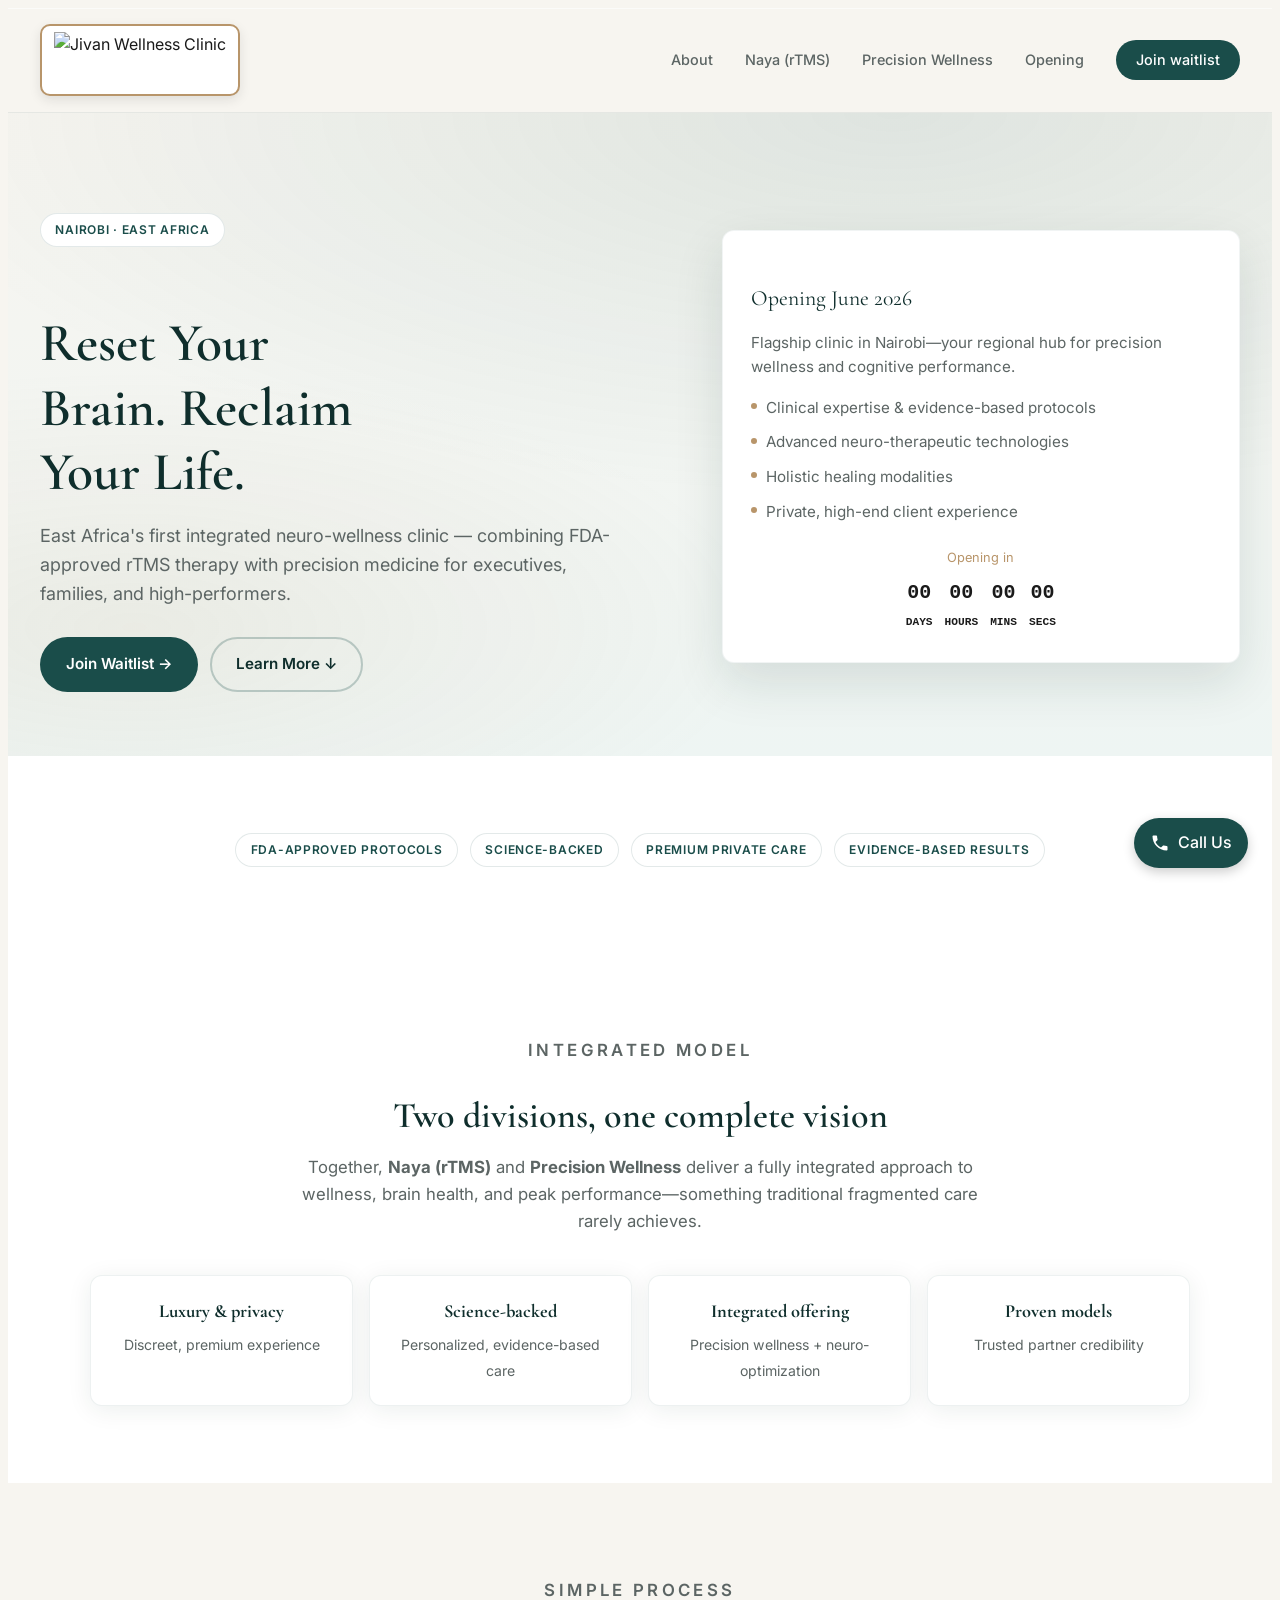
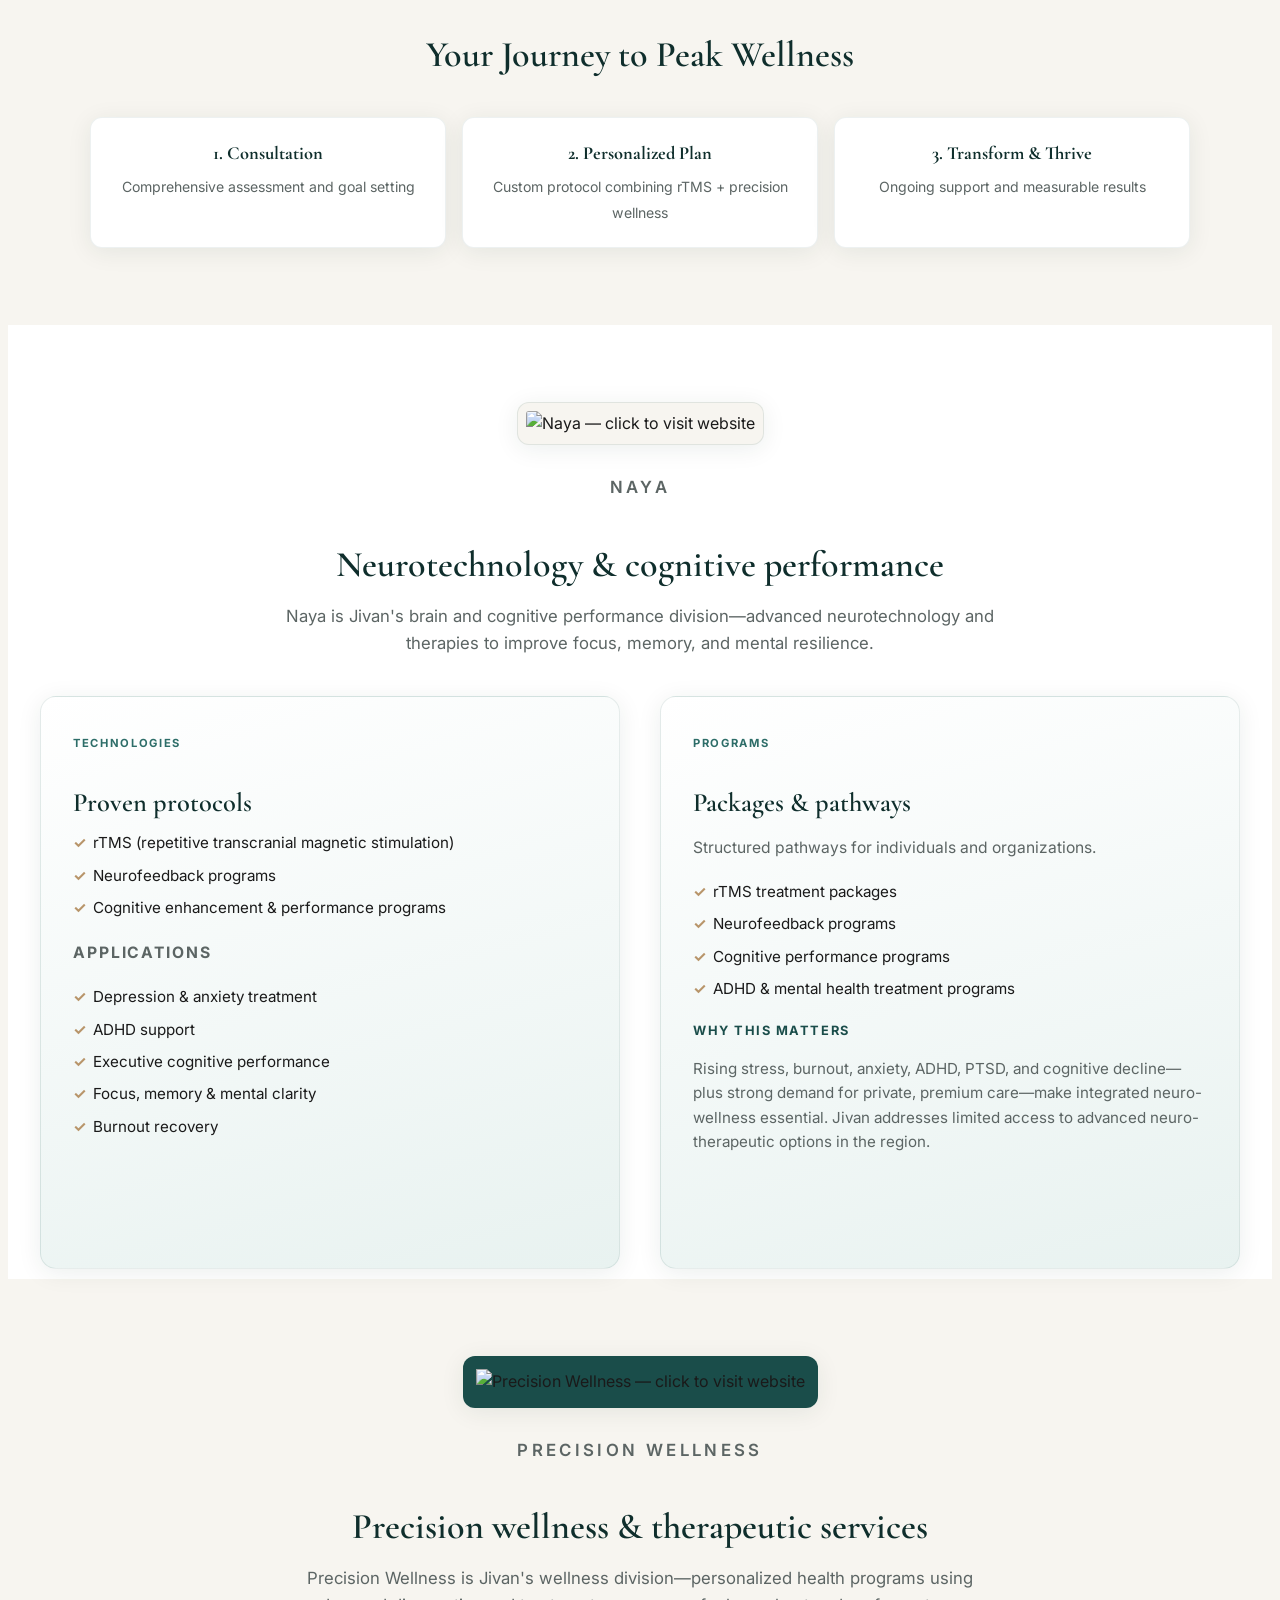
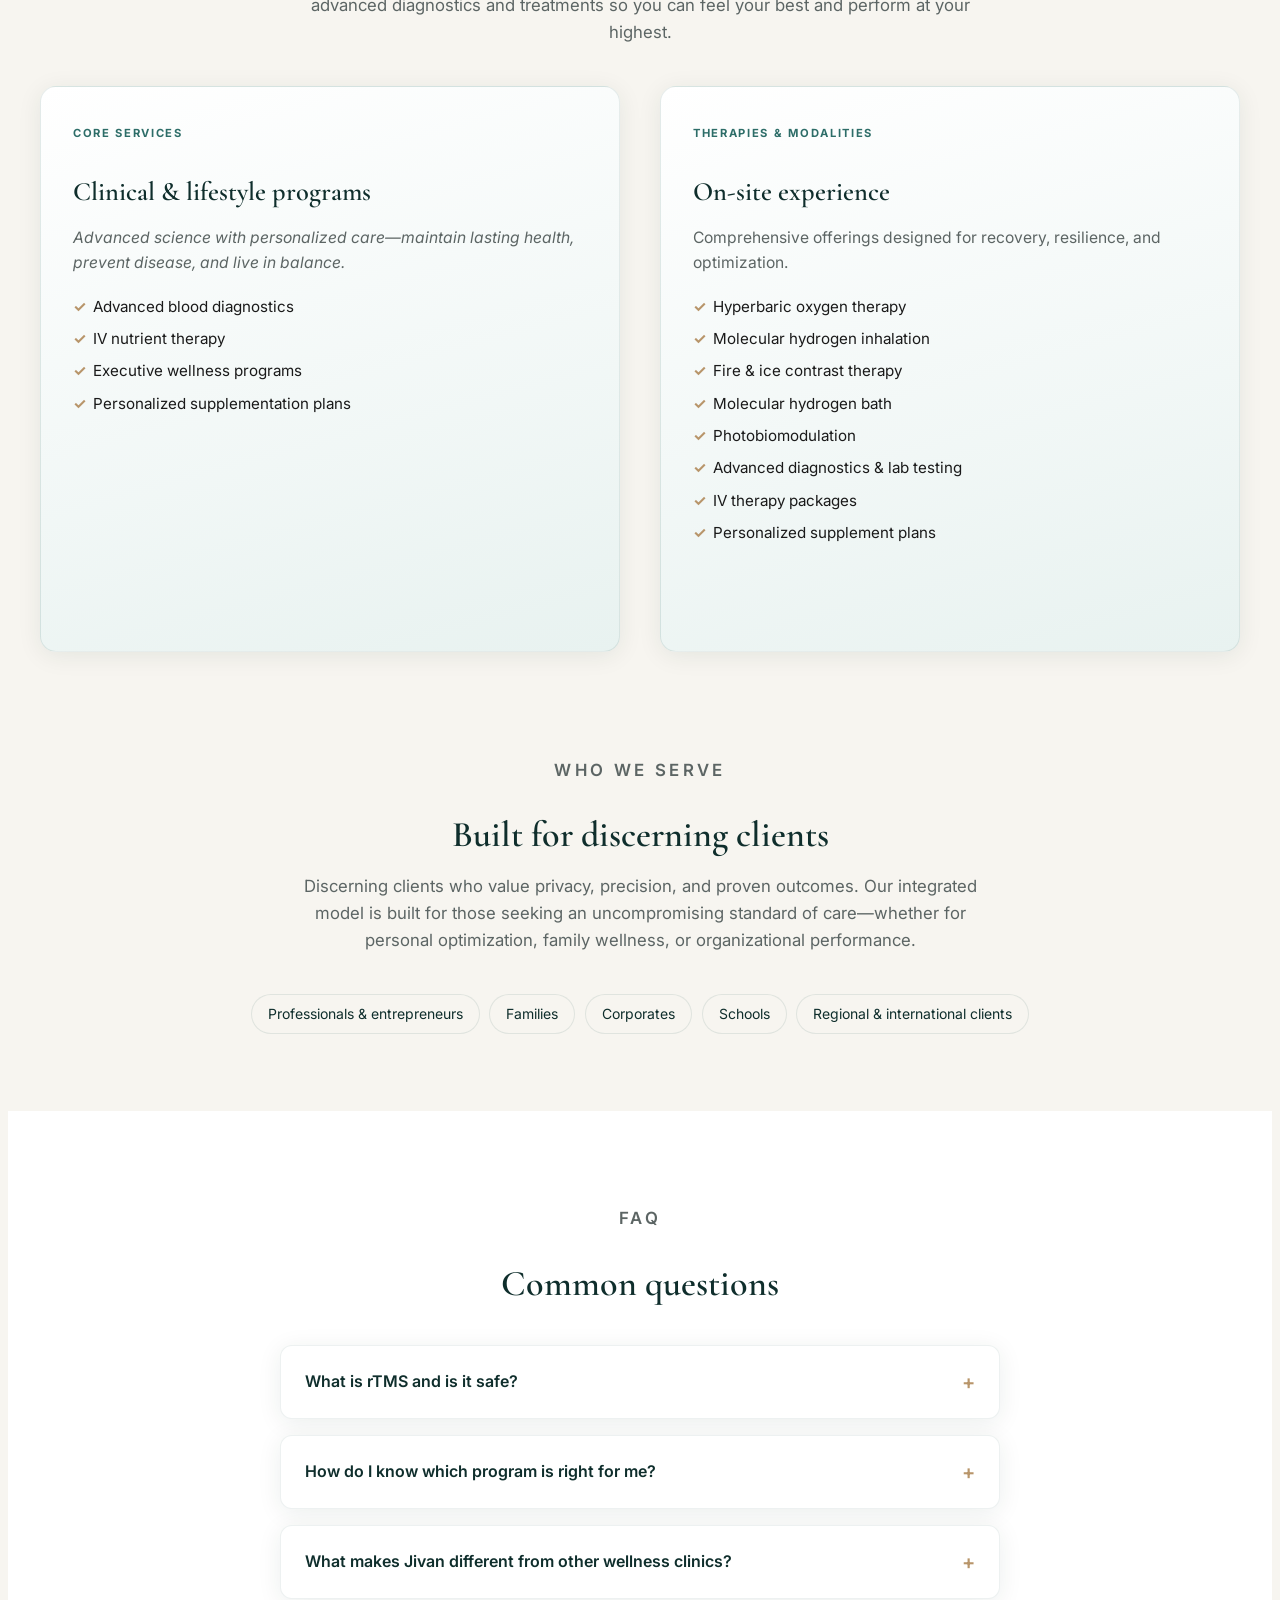
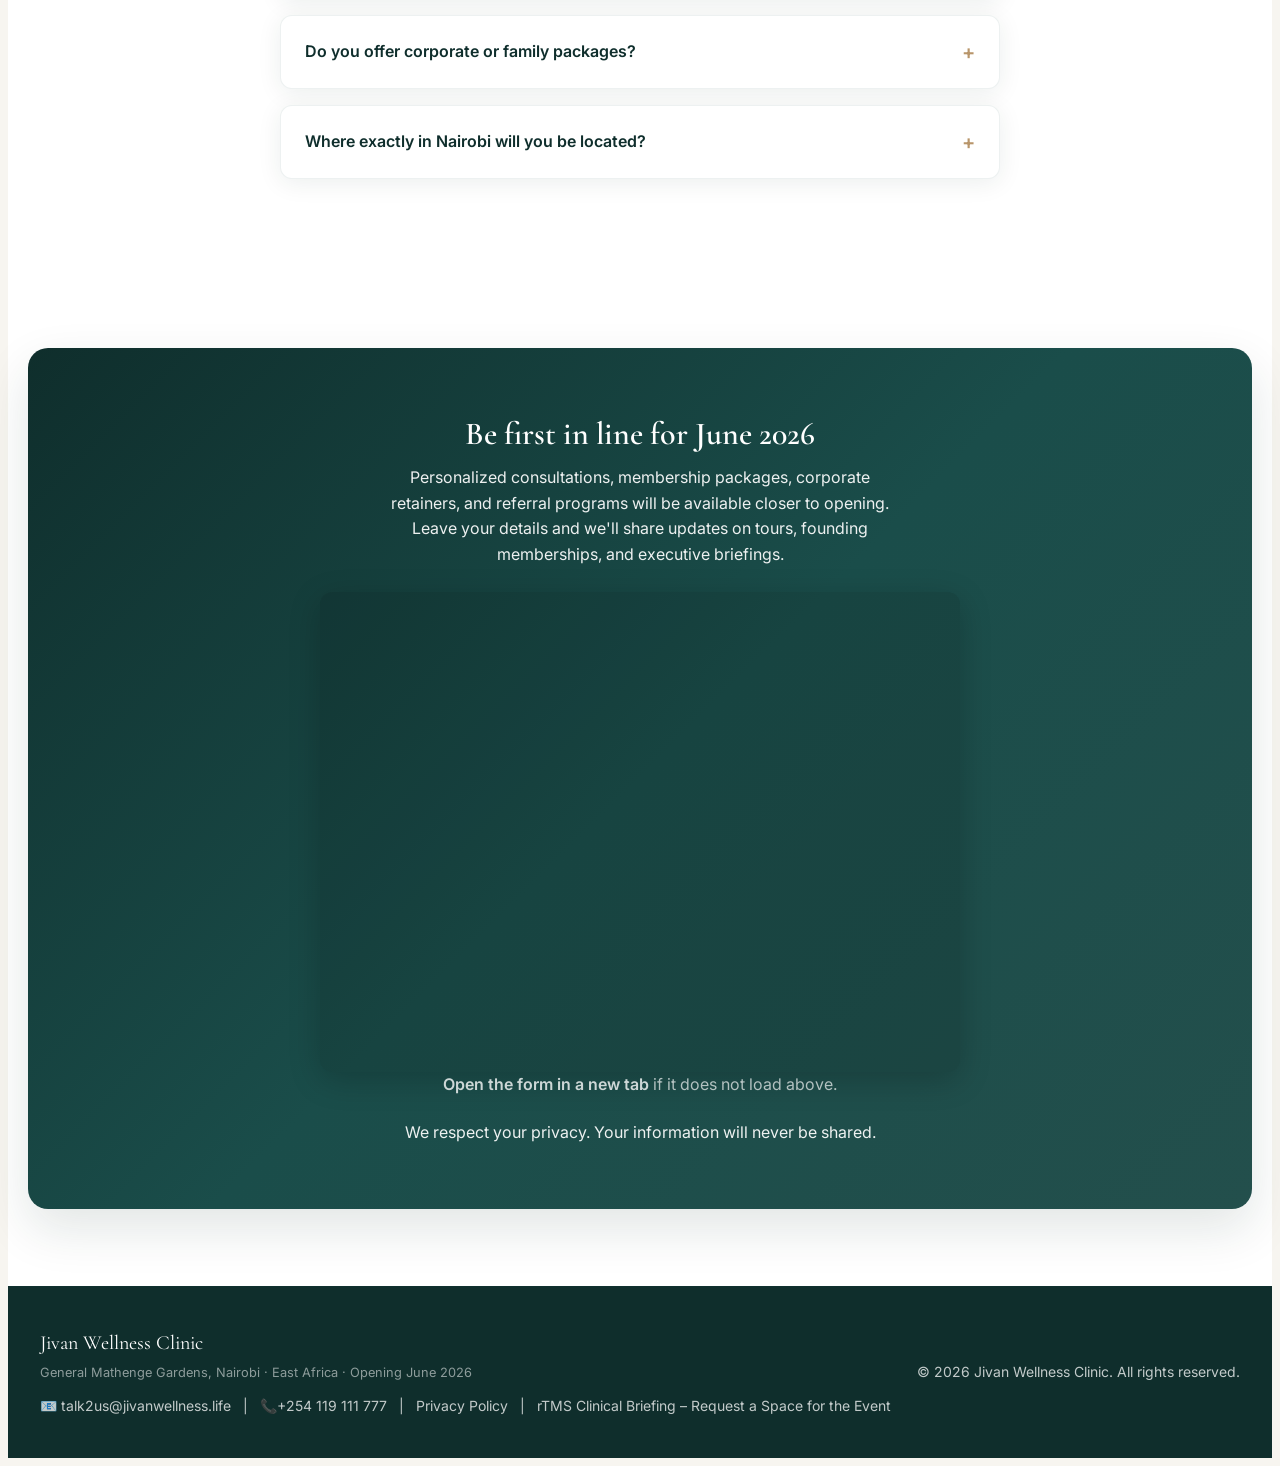
==== public/index.html @ 173c2b45 "Update index.html" ====
<!DOCTYPE html>
<html lang="en">
<head>
    <meta charset="UTF-8">
    <meta name="viewport" content="width=device-width, initial-scale=1.0">
    <meta name="description" content="Jivan Wellness Clinic — premium science-backed wellness and neuro-therapy in Nairobi. Opening June 2026.">
    <meta name="keywords" content="Jivan Wellness, Nairobi wellness clinic, Naya, Precision Wellness, rTMS, executive wellness, East Africa">

    <meta property="og:title" content="Jivan Wellness Clinic | Opening June 2026">
    <meta property="og:description" content="Science-backed wellness and neuro-therapy for high-performing individuals, families, and organizations. Nairobi — East Africa.">
    <meta property="og:type" content="website">
    <meta property="og:url" content="https://jivanwellness.life/">
    <meta property="og:site_name" content="Jivan Wellness Clinic">
    <meta property="og:locale" content="en_KE">
    <meta property="og:image" content="https://jivanwellness.life/assets/final%20logo%20jivan.jpg.jpeg">
    <meta property="og:image:alt" content="Jivan Wellness Clinic logo">

    <meta name="twitter:card" content="summary_large_image">
    <meta name="twitter:title" content="Jivan Wellness Clinic | Opening June 2026">
    <meta name="twitter:description" content="Science-backed wellness and neuro-therapy in Nairobi — East Africa.">
    <meta name="twitter:image" content="https://jivanwellness.life/assets/final%20logo%20jivan.jpg.jpeg">

    <title>Jivan Wellness Clinic | Opening June 2026 · Nairobi</title>
    <link rel="canonical" href="https://jivanwellness.life/">

    <link rel="icon" type="image/jpeg" href="assets/final%20logo%20jivan.jpg.jpeg">
    <link rel="shortcut icon" type="image/jpeg" href="assets/final%20logo%20jivan.jpg.jpeg">
    <link rel="apple-touch-icon" href="assets/final%20logo%20jivan.jpg.jpeg">
    <link rel="manifest" href="assets/site.webmanifest">

    <link rel="preconnect" href="https://fonts.googleapis.com">
    <link rel="preconnect" href="https://fonts.gstatic.com" crossorigin>
    <link rel="preload" href="https://fonts.googleapis.com/css2?family=Cormorant+Garamond:ital,wght@0,500;0,600;0,700;1,400&family=Inter:wght@400;500;600;700&display=swap" as="style">
    <link href="https://fonts.googleapis.com/css2?family=Cormorant+Garamond:ital,wght@0,500;0,600;0,700;1,400&family=Inter:wght@400;500;600;700&display=swap" rel="stylesheet">
    <link rel="stylesheet" href="assets/jivan-wellness.css">

    <script type="application/ld+json">
    {
        "@context": "https://schema.org",
        "@type": "MedicalClinic",
        "name": "Jivan Wellness Clinic",
        "url": "https://jivanwellness.life/",
        "image": "https://jivanwellness.life/assets/final%20logo%20jivan.jpg.jpeg",
        "description": "Premium wellness and neuro-therapy center in Nairobi,Kenya - East Africa.",
        "address": {
            "@type": "PostalAddress",
            "addressLocality": "Nairobi",
            "addressRegion": "Nairobi County",
            "addressCountry": "KE"
        },
        "areaServed": "East Africa"
    }
    </script>
</head>
<body class="jivan-page">
    <a class="jivan-skip" href="#main">Skip to main content</a>

    <!-- Floating Contact Button -->
    <a class="jivan-float-call" href="tel:01168333444">
        <svg width="20" height="20" viewBox="0 0 24 24" fill="white" stroke="none"><path d="M6.62 10.79c1.44 2.83 3.76 5.14 6.59 6.59l2.2-2.2c.28-.28.67-.36 1.02-.24 1.12.37 2.33.57 3.57.57.55 0 1 .45 1 1V20c0 .55-.45 1-1 1-9.39 0-17-7.61-17-17 0-.55.45-1 1-1h3.5c.55 0 1 .45 1 1 0 1.25.2 2.45.57 3.57.11.35.03.74-.25 1.02l-2.2 2.2z"/></svg>
        Call Us
    </a>

    <header class="jivan-header" role="banner">
        <div class="jivan-header__inner">
            <a href="#" class="jivan-logo" aria-label="Jivan Wellness Clinic — home">
                <img src="assets/final%20logo%20jivan.jpg.jpeg" alt="Jivan Wellness Clinic" class="jivan-logo__img">
            </a>
            <nav class="jivan-nav" aria-label="Primary">
                <a href="#about">About</a>
                <a href="#naya">Naya (rTMS)</a>
                <a href="#precision">Precision Wellness</a>
                <a href="#opening">Opening</a>
                <a class="jivan-nav__cta" href="#waitlist">Join waitlist</a>
            </nav>
            <button type="button" class="jivan-menu-btn" aria-label="Open menu" aria-expanded="false" id="jivanMenuBtn">
                <svg width="22" height="22" viewBox="0 0 24 24" fill="none" stroke="currentColor" stroke-width="2" aria-hidden="true" class="jivan-menu-icon">
                    <path d="M4 6h16M4 12h16M4 18h16"/>
                </svg>
                <svg width="22" height="22" viewBox="0 0 24 24" fill="none" stroke="currentColor" stroke-width="2" aria-hidden="true" class="jivan-close-icon" hidden>
                    <path d="M18 6L6 18M6 6l12 12"/>
                </svg>
            </button>
        </div>
        <div class="jivan-mobile-nav" id="jivanMobileNav" hidden>
            <a href="#about">About</a>
            <a href="#naya">Naya (rTMS)</a>
            <a href="#precision">Precision Wellness</a>
            <a href="#opening">Opening</a>
            <a href="#waitlist">Join waitlist</a>
        </div>
    </header>

    <main id="main">
        <section class="jivan-hero" aria-labelledby="hero-heading">
            <div class="jivan-hero__bg" aria-hidden="true"></div>
            <div class="jivan-hero__inner">
                <div>
                    <p class="jivan-badge">Nairobi · East Africa</p>
                    <h1 id="hero-heading">Reset Your Brain. Reclaim Your Life.</h1>
                    <p class="jivan-hero__lead">
                        East Africa's first integrated neuro-wellness clinic — combining FDA-approved rTMS therapy with precision medicine for executives, families, and high-performers.
                    </p>
                    <div class="jivan-hero__actions">
                        <a class="jivan-btn jivan-btn--primary" href="#waitlist">Join Waitlist →</a>
                        <a class="jivan-btn jivan-btn--ghost" href="#naya">Learn More ↓</a>
                    </div>
                </div>
                <aside class="jivan-hero-card" id="opening" aria-labelledby="opening-card-title">
                    <p id="opening-card-title" class="jivan-hero-card__title">Opening June 2026</p>
                    <p class="jivan-hero-card__desc">
                        Flagship clinic in Nairobi—your regional hub for precision wellness and cognitive performance.
                    </p>
                    <ul class="jivan-pill-list">
                        <li>Clinical expertise &amp; evidence-based protocols</li>
                        <li>Advanced neuro-therapeutic technologies</li>
                        <li>Holistic healing modalities</li>
                        <li>Private, high-end client experience</li>
                    </ul>
                    
                    <!-- Countdown Timer -->
                    <div class="jivan-countdown">
                        <p class="jivan-countdown__lead">Opening in</p>
                        <div class="jivan-countdown__row">
                            <div class="jivan-countdown__cell"><span class="jivan-countdown__value" id="days">00</span><br><small class="jivan-countdown__unit">DAYS</small></div>
                            <div class="jivan-countdown__cell"><span class="jivan-countdown__value" id="hours">00</span><br><small class="jivan-countdown__unit">HOURS</small></div>
                            <div class="jivan-countdown__cell"><span class="jivan-countdown__value" id="minutes">00</span><br><small class="jivan-countdown__unit">MINS</small></div>
                            <div class="jivan-countdown__cell"><span class="jivan-countdown__value" id="seconds">00</span><br><small class="jivan-countdown__unit">SECS</small></div>
                        </div>
                    </div>
                </aside>
            </div>
        </section>

        <!-- Trust Badges -->
        <section class="jivan-section jivan-section--alt">
            <div class="jivan-trust-badges">
                <span class="jivan-badge jivan-badge--fda">FDA-Approved Protocols</span>
                <span class="jivan-badge jivan-badge--science">Science-Backed</span>
                <span class="jivan-badge jivan-badge--premium">Premium Private Care</span>
                <span class="jivan-badge jivan-badge--evidence">Evidence-Based Results</span>
            </div>
        </section>

        <section id="about" class="jivan-section jivan-section--alt" aria-labelledby="about-heading">
            <div class="jivan-section__head">
                <p class="jivan-eyebrow">Integrated model</p>
                <h2 id="about-heading">Two divisions, one complete vision</h2>
                <p>
                    Together, <strong>Naya (rTMS)</strong> and <strong>Precision Wellness</strong> deliver a fully integrated approach to wellness, brain health, and peak performance—something traditional fragmented care rarely achieves.
                </p>
            </div>
            <div class="jivan-pillars">
                <div class="jivan-pillar">
                    <strong>Luxury &amp; privacy</strong>
                    <span>Discreet, premium experience</span>
                </div>
                <div class="jivan-pillar">
                    <strong>Science-backed</strong>
                    <span>Personalized, evidence-based care</span>
                </div>
                <div class="jivan-pillar">
                    <strong>Integrated offering</strong>
                    <span>Precision wellness + neuro-optimization</span>
                </div>
                <div class="jivan-pillar">
                    <strong>Proven models</strong>
                    <span>Trusted partner credibility</span>
                </div>
            </div>
        </section>

        <!-- How It Works Section -->
        <section class="jivan-section">
            <div class="jivan-section__head">
                <p class="jivan-eyebrow">Simple Process</p>
                <h2>Your Journey to Peak Wellness</h2>
            </div>
            <div class="jivan-pillars">
                <div class="jivan-pillar">
                    <strong>1. Consultation</strong>
                    <span>Comprehensive assessment and goal setting</span>
                </div>
                <div class="jivan-pillar">
                    <strong>2. Personalized Plan</strong>
                    <span>Custom protocol combining rTMS + precision wellness</span>
                </div>
                <div class="jivan-pillar">
                    <strong>3. Transform & Thrive</strong>
                    <span>Ongoing support and measurable results</span>
                </div>
            </div>
        </section>

        <!-- Naya Section - Now Neurotechnology & rTMS -->
        <section id="naya" class="jivan-section jivan-section--alt">
            <div class="jivan-section__head">
                <div class="jivan-division-header">
                    <a href="https://www.wearenaya.com" target="_blank" rel="noopener noreferrer" class="jivan-division-logo-link" aria-label="Visit Naya website (opens in new tab)">
                        <img src="assets/Naya_Logo.avif" alt="Naya — click to visit website" class="jivan-division-logo" loading="lazy">
                    </a>
                    <p class="jivan-eyebrow">Naya</p>
                </div>
                <h2>Neurotechnology &amp; cognitive performance</h2>
                <p>
                    Naya is Jivan's brain and cognitive performance division—advanced neurotechnology and therapies to improve focus, memory, and mental resilience.
                </p>
            </div>
            <div class="jivan-split">
                <div class="jivan-card">
                    <span class="jivan-card__label">Technologies</span>
                    <h3>Proven protocols</h3>
                    <ul class="jivan-list">
                        <li>rTMS (repetitive transcranial magnetic stimulation)</li>
                        <li>Neurofeedback programs</li>
                        <li>Cognitive enhancement &amp; performance programs</li>
                    </ul>
                    <p class="jivan-subhead">Applications</p>
                    <ul class="jivan-list">
                        <li>Depression &amp; anxiety treatment</li>
                        <li>ADHD support</li>
                        <li>Executive cognitive performance</li>
                        <li>Focus, memory &amp; mental clarity</li>
                        <li>Burnout recovery</li>
                    </ul>
                </div>
                <div class="jivan-card">
                    <span class="jivan-card__label">Programs</span>
                    <h3>Packages &amp; pathways</h3>
                    <p>Structured pathways for individuals and organizations.</p>
                    <ul class="jivan-list">
                        <li>rTMS treatment packages</li>
                        <li>Neurofeedback programs</li>
                        <li>Cognitive performance programs</li>
                        <li>ADHD &amp; mental health treatment programs</li>
                    </ul>
                    <p class="jivan-subhead">Why this matters</p>
                    <p class="jivan-card__desc">Rising stress, burnout, anxiety, ADHD, PTSD, and cognitive decline—plus strong demand for private, premium care—make integrated neuro-wellness essential. Jivan addresses limited access to advanced neuro-therapeutic options in the region.</p>
                </div>
            </div>
        </section>

        <!-- Precision Wellness Section - Now Wellness Services -->
        <section id="precision" class="jivan-section">
            <div class="jivan-section__head">
                <div class="jivan-division-header">
                    <a href="https://www.pwz.health" target="_blank" rel="noopener noreferrer" class="jivan-division-logo-link" aria-label="Visit Precision Wellness website (opens in new tab)">
                        <img src="assets/Precision-Wellness-Logo-B-2-768x541.png" alt="Precision Wellness — click to visit website" class="jivan-division-logo jivan-division-logo--precision" loading="lazy">
                    </a>
                    <p class="jivan-eyebrow">Precision Wellness</p>
                </div>
                <h2>Precision wellness &amp; therapeutic services</h2>
                <p>
                    Precision Wellness is Jivan's wellness division—personalized health programs using advanced diagnostics and treatments so you can feel your best and perform at your highest.
                </p>
            </div>
            <div class="jivan-split">
                <div class="jivan-card">
                    <span class="jivan-card__label">Core services</span>
                    <h3>Clinical &amp; lifestyle programs</h3>
                    <p class="jivan-note">Advanced science with personalized care—maintain lasting health, prevent disease, and live in balance.</p>
                    <ul class="jivan-list">
                        <li>Advanced blood diagnostics</li>
                        <li>IV nutrient therapy</li>
                        <li>Executive wellness programs</li>
                        <li>Personalized supplementation plans</li>
                    </ul>
                </div>
                <div class="jivan-card">
                    <span class="jivan-card__label">Therapies &amp; modalities</span>
                    <h3>On-site experience</h3>
                    <p>Comprehensive offerings designed for recovery, resilience, and optimization.</p>
                    <ul class="jivan-list">
                        <li>Hyperbaric oxygen therapy</li>
                        <li>Molecular hydrogen inhalation</li>
                        <li>Fire &amp; ice contrast therapy</li>
                        <li>Molecular hydrogen bath</li>
                        <li>Photobiomodulation</li>
                        <li>Advanced diagnostics &amp; lab testing</li>
                        <li>IV therapy packages</li>
                        <li>Personalized supplement plans</li>
                    </ul>
                </div>
            </div>
        </section>
        
<section class="jivan-section" aria-labelledby="audience-heading">
    <div class="jivan-section__head">
        <p class="jivan-eyebrow">Who we serve</p>
        <h2 id="audience-heading">Built for discerning clients</h2>
        <p>Discerning clients who value privacy, precision, and proven outcomes. Our integrated model is built for those seeking an uncompromising standard of care—whether for personal optimization, family wellness, or organizational performance.</p>
    </div>
    <div class="jivan-audience">
        <span class="jivan-chip">Professionals &amp; entrepreneurs</span>
        <span class="jivan-chip">Families</span>
        <span class="jivan-chip">Corporates</span>
        <span class="jivan-chip">Schools</span>
        <span class="jivan-chip">Regional &amp; international clients</span>
    </div>
</section>
        
        <section class="jivan-section jivan-section--alt" aria-labelledby="faq-heading">
            <div class="jivan-section__head">
                <p class="jivan-eyebrow">FAQ</p>
                <h2 id="faq-heading">Common questions</h2>
            </div>
            <div class="jivan-faq">
                <details class="jivan-faq__item">
                    <summary>What is rTMS and is it safe?</summary>
                    <p>rTMS (repetitive transcranial magnetic stimulation) is an FDA-approved, non-invasive treatment that uses magnetic pulses to stimulate specific areas of the brain. It has been extensively studied and proven safe with minimal side effects—most commonly mild scalp discomfort that resolves quickly.</p>
                </details>
                <details class="jivan-faq__item">
                    <summary>How do I know which program is right for me?</summary>
                    <p>Every client begins with a comprehensive assessment including health history, diagnostic testing, and personal goals. Our team then creates a personalized protocol combining the most appropriate therapies from both divisions.</p>
                </details>
                <details class="jivan-faq__item">
                    <summary>What makes Jivan different from other wellness clinics?</summary>
                    <p>Jivan is the only clinic in East Africa offering an integrated approach combining precision wellness with advanced neurotechnology. Our luxury environment, discreet service, and evidence-based protocols create outcomes that standalone treatments cannot achieve.</p>
                </details>
                <details class="jivan-faq__item">
                    <summary>Do you offer corporate or family packages?</summary>
                    <p>Yes. We design custom programs for executive teams, organizations, and families. Corporate retainers include priority booking, on-site assessments, and dedicated account management. Contact us for a confidential consultation.</p>
                </details>
                <details class="jivan-faq__item">
                    <summary>Where exactly in Nairobi will you be located?</summary>
                    <p>Our flagship clinic is located at General Mathenge Gardens, Nairobi, easily accessible from major business districts. Exact building details and virtual tour will be shared with waitlist members in early 2026.</p>
                </details>
            </div>
        </section>

        <section class="jivan-section jivan-section--alt">
            <div class="jivan-cta" id="waitlist">
                <h2>Be first in line for June 2026</h2>
                <p>Personalized consultations, membership packages, corporate retainers, and referral programs will be available closer to opening. Leave your details and we'll share updates on tours, founding memberships, and executive briefings.</p>
                <div class="jivan-embed">
                    <iframe
                        class="jivan-embed__frame"
                        id="waitlistFormEmbed"
                        title="Jivan waitlist — Microsoft form"
                        width="640"
                        height="480"
                        src="https://forms.cloud.microsoft/r/FdHanae69X?embed=true"
                        frameborder="0"
                        marginwidth="0"
                        marginheight="0"
                        allowfullscreen
                        webkitallowfullscreen
                        mozallowfullscreen
                        msallowfullscreen
                        loading="lazy"
                        referrerpolicy="strict-origin-when-cross-origin"></iframe>
                    <p class="jivan-embed__fallback">
                        <a class="jivan-embed__link" href="https://forms.cloud.microsoft/r/FdHanae69X" target="_blank" rel="noopener noreferrer">Open the form in a new tab</a>
                        <span class="jivan-embed__hint"> if it does not load above.</span>
                    </p>
                    <p class="jivan-form__note jivan-embed__privacy">We respect your privacy. Your information will never be shared.</p>
                </div>
            </div>
        </section>
    </main>

<footer class="jivan-footer" role="contentinfo">
    <div class="jivan-footer__inner">
        <div>
            <div class="jivan-footer__brand">Jivan Wellness Clinic</div>
            <small>General Mathenge Gardens, Nairobi · East Africa · Opening June 2026</small>
            <div class="jivan-footer__contact">
                <a href="mailto:talk2us@jivanwellness.life">📧 talk2us@jivanwellness.life</a>
                <span class="jivan-footer__contact-sep" aria-hidden="true">|</span>
                <a href="tel:01168333444">📞+254 119 111 777</a>
                <span class="jivan-footer__contact-sep" aria-hidden="true">|</span>
                <a href="/privacy">Privacy Policy</a>
                <span class="jivan-footer__contact-sep" aria-hidden="true">|</span>
                <a href="https://abrahotieno.github.io/jivan-doctors-breakfast/" target="_blank" rel="noopener">rTMS Clinical Briefing – Request a Space for the Event</a>
            </div>
        </div>
        <p>&copy; <span id="jivanYear"></span> Jivan Wellness Clinic. All rights reserved.</p>
    </div>
</footer>

    <script src="assets/jivan-wellness.js" defer></script>
    <script>
        document.getElementById('jivanYear').textContent = new Date().getFullYear();
        
        // Countdown Timer
        function updateCountdown() {
            const target = new Date("June 1, 2026 00:00:00").getTime();
            const now = new Date().getTime();
            const diff = target - now;
            if (diff > 0) {
                document.getElementById("days").innerText = Math.floor(diff / (1000 * 60 * 60 * 24));
                document.getElementById("hours").innerText = Math.floor((diff % (86400000)) / 3600000);
                document.getElementById("minutes").innerText = Math.floor((diff % 3600000) / 60000);
                document.getElementById("seconds").innerText = Math.floor((diff % 60000) / 1000);
            }
        }
        setInterval(updateCountdown, 1000);
        updateCountdown();
        
        // Mobile menu
        const btn = document.getElementById('jivanMenuBtn');
        const nav = document.getElementById('jivanMobileNav');
        if (btn && nav) {
            btn.addEventListener('click', () => {
                const open = btn.getAttribute('aria-expanded') === 'true';
                btn.setAttribute('aria-expanded', String(!open));
                nav.hidden = open;
                nav.classList.toggle('is-open', !open);
            });
            nav.querySelectorAll('a').forEach(link => {
                link.addEventListener('click', () => {
                    btn.setAttribute('aria-expanded', 'false');
                    nav.hidden = true;
                    nav.classList.remove('is-open');
                });
            });
        }
    </script>
</body>
</html>
---- public/assets/jivan-wellness.css ----
/* Jivan Wellness Clinic — landing page (pairs with jivan-wellness.html) */

.jivan-page {
  --jivan-deep: #0f2e2c;
  --jivan-primary: #1a4d4a;
  --jivan-mid: #2d6d68;
  --jivan-light: #e8f2f0;
  --jivan-cream: #f7f5f0;
  --jivan-gold: #b8956a;
  --jivan-gold-soft: #d4c4a8;
  --jivan-text: #1a1a1a;
  --jivan-muted: #5c6564;
  --jivan-white: #ffffff;
  --jivan-font-sans: "Inter", system-ui, sans-serif;
  --jivan-font-display: "Cormorant Garamond", Georgia, serif;
  --jivan-radius: 12px;
  --jivan-shadow: 0 4px 24px rgba(15, 46, 44, 0.08);
  --jivan-shadow-lg: 0 20px 50px rgba(15, 46, 44, 0.12);
}

/* Division logos */
.jivan-division-header {
  display: flex;
  flex-direction: column;
  align-items: center;
  gap: 0.75rem;
  margin-bottom: 0.5rem;
}

.jivan-division-logo {
  width: 80px;
  height: 80px;
  object-fit: contain;
  border-radius: 12px;
  background: var(--jivan-white);
  padding: 0.5rem;
  box-shadow: var(--jivan-shadow);
  border: 1px solid rgba(26, 77, 74, 0.1);
}

.jivan-section--alt .jivan-division-logo {
  background: var(--jivan-cream);
}

.jivan-division-logo--precision {
  background: var(--jivan-primary);
  padding: 0.75rem;
  border-radius: 12px;
}

/* Hero card description */
.jivan-hero-card__desc {
  color: var(--jivan-muted);
  font-size: 0.95rem;
  margin-bottom: 1rem;
}

/* Card description */
.jivan-card__desc {
  color: var(--jivan-muted);
  font-size: 0.95rem;
}

/* Note styling */
.jivan-note {
  font-size: 0.85rem;
  color: var(--jivan-gold);
  font-style: italic;
  margin-bottom: 1rem;
}

/* Menu button icons */
.jivan-menu-icon,
.jivan-close-icon {
  transition: opacity 0.2s;
}

.jivan-menu-btn[aria-expanded="true"] .jivan-menu-icon {
  display: none;
}

.jivan-menu-btn[aria-expanded="true"] .jivan-close-icon {
  display: block;
}

/* Team section */
.jivan-team {
  max-width: 900px;
  margin: 0 auto;
  display: grid;
  grid-template-columns: repeat(auto-fit, minmax(250px, 1fr));
  gap: 2rem;
}

.jivan-team-member {
  text-align: center;
  padding: 1.5rem;
  background: var(--jivan-white);
  border-radius: var(--jivan-radius);
  border: 1px solid rgba(26, 77, 74, 0.08);
  box-shadow: var(--jivan-shadow);
  transition: transform 0.2s, box-shadow 0.2s;
}

.jivan-team-member:hover {
  transform: translateY(-2px);
  box-shadow: var(--jivan-shadow-lg);
}

.jivan-team-member__avatar {
  width: 80px;
  height: 80px;
  margin: 0 auto 1rem;
  border-radius: 50%;
  background: linear-gradient(135deg, var(--jivan-light) 0%, var(--jivan-cream) 100%);
  display: flex;
  align-items: center;
  justify-content: center;
  color: var(--jivan-primary);
}

.jivan-team-member__avatar svg {
  width: 50px;
  height: 50px;
}

.jivan-team-member h3 {
  font-size: 1.25rem;
  margin-bottom: 0.5rem;
}

.jivan-team-member p {
  color: var(--jivan-muted);
  font-size: 0.9rem;
  line-height: 1.5;
}

/* FAQ section */
.jivan-faq {
  max-width: 720px;
  margin: 0 auto;
}

.jivan-faq__item {
  background: var(--jivan-white);
  border-radius: var(--jivan-radius);
  border: 1px solid rgba(26, 77, 74, 0.08);
  margin-bottom: 1rem;
  overflow: hidden;
  box-shadow: var(--jivan-shadow);
}

.jivan-faq__item summary {
  padding: 1.25rem 1.5rem;
  font-weight: 600;
  color: var(--jivan-deep);
  cursor: pointer;
  display: flex;
  align-items: center;
  justify-content: space-between;
  gap: 1rem;
  list-style: none;
}

.jivan-faq__item summary::-webkit-details-marker {
  display: none;
}

.jivan-faq__item summary::after {
  content: "+";
  font-size: 1.25rem;
  color: var(--jivan-gold);
  flex-shrink: 0;
  transition: transform 0.2s;
}

.jivan-faq__item[open] summary::after {
  transform: rotate(45deg);
}

.jivan-faq__item p {
  padding: 0 1.5rem 1.25rem;
  color: var(--jivan-muted);
  font-size: 0.95rem;
  line-height: 1.6;
}

.jivan-btn--large {
  width: 100%;
  padding: 1rem 1.5rem;
  font-size: 1rem;
}

.jivan-form__note {
  text-align: center;
  font-size: 0.8rem;
  opacity: 0.7;
  margin-top: 1rem;
  color: var(--jivan-white);
}

/* Microsoft Forms embed (waitlist) */
.jivan-embed {
  max-width: 640px;
  margin: 1.5rem auto 0;
  text-align: center;
}

.jivan-embed__frame {
  display: block;
  margin-left: auto;
  margin-right: auto;
  max-width: 100%;
  max-height: 100vh;
  border: none;
  border-radius: 12px;
  background: rgba(0, 0, 0, 0.12);
  box-shadow: 0 8px 32px rgba(0, 0, 0, 0.2);
}

.jivan-embed__fallback {
  margin: 0.85rem 0 0;
  font-size: 0.9rem;
  color: rgba(255, 255, 255, 0.85);
  line-height: 1.5;
}

.jivan-embed__link {
  color: var(--jivan-gold-soft);
  font-weight: 600;
  text-decoration: underline;
  text-underline-offset: 2px;
}

.jivan-embed__link:hover {
  color: var(--jivan-white);
}

.jivan-embed__hint {
  opacity: 0.85;
}

.jivan-embed__privacy {
  margin-top: 1.25rem;
}

/* Social links */
.jivan-social {
  display: flex;
  gap: 0.75rem;
  margin-top: 1rem;
}

.jivan-social a {
  display: flex;
  align-items: center;
  justify-content: center;
  width: 36px;
  height: 36px;
  border-radius: 8px;
  background: rgba(255, 255, 255, 0.1);
  color: var(--jivan-white);
  transition: background 0.2s, transform 0.2s;
}

.jivan-social a:hover {
  background: rgba(255, 255, 255, 0.2);
  transform: translateY(-2px);
}

.jivan-page {
  font-family: var(--jivan-font-sans);
  color: var(--jivan-text);
  background: var(--jivan-cream);
  line-height: 1.6;
}

.jivan-page h1,
.jivan-page h2,
.jivan-page h3,
.jivan-page .jivan-display {
  font-family: var(--jivan-font-display);
  font-weight: 600;
  color: var(--jivan-deep);
  line-height: 1.2;
}

.jivan-page a {
  color: inherit;
  text-decoration: none;
}

/* Anchor + .jivan-page a (0,1,1) beats .jivan-btn--primary alone — keep pill text readable */
.jivan-page a.jivan-btn--primary,
.jivan-page a.jivan-btn--primary:hover {
  color: var(--jivan-white);
}

.jivan-page a.jivan-btn--ghost {
  color: var(--jivan-deep);
}

.jivan-skip {
  position: absolute;
  left: -9999px;
  z-index: 100;
  padding: 0.75rem 1rem;
  background: var(--jivan-deep);
  color: var(--jivan-white);
  border-radius: 8px;
}
.jivan-skip:focus {
  left: 1rem;
  top: 1rem;
}

.jivan-page .jivan-float-call {
  position: fixed;
  bottom: 2rem;
  right: 2rem;
  z-index: 100;
  display: flex;
  align-items: center;
  gap: 0.5rem;
  padding: 0.75rem 1rem;
  background: var(--jivan-primary);
  color: var(--jivan-white);
  text-decoration: none;
  font-weight: 500;
  border-radius: 50px;
  box-shadow: 0 4px 12px rgba(0, 0, 0, 0.2);
}

.jivan-page .jivan-float-call:hover {
  color: var(--jivan-white);
}

.jivan-page .jivan-float-call:focus-visible {
  outline: 2px solid var(--jivan-gold);
  outline-offset: 3px;
}

/* Header */
.jivan-header {
  position: sticky;
  top: 0;
  z-index: 50;
  background: rgba(247, 245, 240, 0.92);
  -webkit-backdrop-filter: blur(12px);
  backdrop-filter: blur(12px);
  border-bottom: 1px solid rgba(26, 77, 74, 0.08);
  box-shadow: 0 1px 0 rgba(255, 255, 255, 0.6) inset;
}

.jivan-header__inner {
  max-width: 1200px;
  margin: 0 auto;
  padding: 1rem 1.25rem;
  display: flex;
  align-items: center;
  justify-content: space-between;
  gap: 1rem;
}

.jivan-logo {
  display: flex;
  align-items: center;
}

.jivan-logo__img {
  height: 56px;
  width: auto;
  object-fit: contain;
  background: #ffffff;
  padding: 6px 12px;
  border-radius: 10px;
  border: 2px solid var(--jivan-gold);
  box-shadow: 0 4px 12px rgba(0, 0, 0, 0.1);
}

.jivan-logo__name {
  font-family: var(--jivan-font-display);
  font-size: 1.5rem;
  font-weight: 600;
  letter-spacing: 0.04em;
  color: var(--jivan-deep);
}

.jivan-logo__tag {
  font-size: 0.65rem;
  text-transform: uppercase;
  letter-spacing: 0.18em;
  color: var(--jivan-muted);
}

.jivan-nav {
  display: none;
  align-items: center;
  gap: 2rem;
}

.jivan-nav a {
  font-size: 0.9rem;
  font-weight: 500;
  color: var(--jivan-muted);
  transition: color 0.2s;
}
.jivan-nav a:hover {
  color: var(--jivan-primary);
}

.jivan-nav__cta {
  display: inline-flex;
  align-items: center;
  padding: 0.55rem 1.25rem;
  background: var(--jivan-primary);
  color: var(--jivan-white) !important;
  border-radius: 999px;
  font-size: 0.875rem;
  font-weight: 500;
  transition: background 0.2s, transform 0.2s;
}
.jivan-nav__cta:hover {
  background: var(--jivan-mid);
  transform: translateY(-1px);
}

.jivan-menu-btn {
  display: flex;
  align-items: center;
  justify-content: center;
  width: 44px;
  height: 44px;
  border: none;
  background: var(--jivan-white);
  border-radius: 10px;
  cursor: pointer;
  color: var(--jivan-deep);
  box-shadow: var(--jivan-shadow);
}

@media (min-width: 900px) {
  .jivan-nav {
    display: flex;
  }
  .jivan-menu-btn {
    display: none;
  }
}

.jivan-mobile-nav {
  display: none;
  padding: 1rem 1.25rem 1.25rem;
  border-top: 1px solid rgba(26, 77, 74, 0.08);
  background: var(--jivan-cream);
}
.jivan-mobile-nav.is-open {
  display: block;
}
.jivan-mobile-nav a {
  display: block;
  padding: 0.65rem 0;
  font-weight: 500;
  color: var(--jivan-muted);
  border-bottom: 1px solid rgba(26, 77, 74, 0.06);
}
.jivan-mobile-nav a:last-child {
  border-bottom: none;
  margin-top: 0.5rem;
  padding: 0.75rem 1rem;
  text-align: center;
  background: var(--jivan-primary);
  color: var(--jivan-white);
  border-radius: 999px;
}

/* Hero */
.jivan-hero {
  position: relative;
  overflow: hidden;
  padding: clamp(3rem, 8vw, 5.5rem) 1.25rem 4rem;
}

.jivan-hero__bg {
  position: absolute;
  inset: 0;
  background:
    radial-gradient(ellipse 80% 60% at 70% 0%, rgba(45, 109, 104, 0.12), transparent),
    radial-gradient(ellipse 50% 40% at 10% 80%, rgba(184, 149, 106, 0.1), transparent),
    linear-gradient(180deg, var(--jivan-cream) 0%, #eef5f3 100%);
  z-index: 0;
}

.jivan-hero__inner {
  position: relative;
  z-index: 1;
  max-width: 1200px;
  margin: 0 auto;
  display: grid;
  gap: 2.5rem;
  align-items: center;
}

@media (min-width: 960px) {
  .jivan-hero__inner {
    grid-template-columns: 1.1fr 0.9fr;
    gap: 3rem;
  }
}

.jivan-badge {
  display: inline-flex;
  align-items: center;
  gap: 0.5rem;
  padding: 0.4rem 0.9rem;
  background: var(--jivan-white);
  border: 1px solid rgba(26, 77, 74, 0.12);
  border-radius: 999px;
  font-size: 0.75rem;
  font-weight: 600;
  letter-spacing: 0.06em;
  text-transform: uppercase;
  color: var(--jivan-primary);
  margin-bottom: 1.25rem;
}

.jivan-trust-badges {
  display: flex;
  flex-wrap: wrap;
  justify-content: center;
  align-items: center;
  gap: 0.75rem;
}

.jivan-trust-badges .jivan-badge {
  margin-bottom: 0;
}

.jivan-hero h1 {
  font-size: clamp(2.25rem, 5vw, 3.35rem);
  margin-bottom: 1rem;
  max-width: 14ch;
}

.jivan-hero__lead {
  font-size: 1.125rem;
  color: var(--jivan-muted);
  max-width: 36rem;
  margin-bottom: 1.75rem;
}

.jivan-hero__actions {
  display: flex;
  flex-wrap: wrap;
  gap: 0.75rem;
}

.jivan-btn {
  display: inline-flex;
  align-items: center;
  justify-content: center;
  padding: 0.85rem 1.5rem;
  border-radius: 999px;
  font-weight: 600;
  font-size: 0.95rem;
  transition: background 0.2s, color 0.2s, transform 0.2s;
  cursor: pointer;
  border: 2px solid transparent;
}

.jivan-btn--primary {
  background: var(--jivan-primary);
  color: var(--jivan-white);
}
.jivan-btn--primary:hover {
  background: var(--jivan-mid);
  transform: translateY(-1px);
}

.jivan-btn--ghost {
  background: transparent;
  color: var(--jivan-deep);
  border-color: rgba(26, 77, 74, 0.25);
}
.jivan-btn--ghost:hover {
  border-color: var(--jivan-primary);
  background: rgba(255, 255, 255, 0.7);
}

.jivan-hero-card {
  background: var(--jivan-white);
  border-radius: var(--jivan-radius);
  padding: 1.75rem;
  box-shadow: var(--jivan-shadow-lg);
  border: 1px solid rgba(26, 77, 74, 0.06);
}

.jivan-hero-card__title {
  font-family: var(--jivan-font-display);
  font-size: 1.35rem;
  margin-bottom: 1rem;
  color: var(--jivan-deep);
}

.jivan-pill-list {
  list-style: none;
  margin: 0;
  padding: 0;
  display: flex;
  flex-direction: column;
  gap: 0.65rem;
}

.jivan-pill-list li {
  display: flex;
  align-items: flex-start;
  gap: 0.6rem;
  font-size: 0.95rem;
  color: var(--jivan-muted);
}

.jivan-pill-list li::before {
  content: "";
  flex-shrink: 0;
  width: 6px;
  height: 6px;
  margin-top: 0.45rem;
  border-radius: 50%;
  background: var(--jivan-gold);
}

.jivan-countdown {
  margin-top: 1.5rem;
  text-align: center;
}

.jivan-countdown__lead {
  margin: 0 0 0.5rem;
  font-size: 0.8rem;
  color: var(--jivan-gold);
}

.jivan-countdown__row {
  display: flex;
  justify-content: center;
  gap: 0.75rem;
  font-family: ui-monospace, "Cascadia Code", "Source Code Pro", Menlo, Consolas, monospace;
  font-weight: bold;
}

.jivan-countdown__value {
  font-size: 1.25rem;
}

.jivan-countdown__unit {
  font-size: 0.7rem;
}

/* Sections */
.jivan-section {
  padding: clamp(3rem, 6vw, 5rem) 1.25rem;
}

.jivan-section--alt {
  background: var(--jivan-white);
}

.jivan-section__head {
  max-width: 720px;
  margin: 0 auto 2.5rem;
  text-align: center;
}

.jivan-eyebrow {
  font-size: 0.75rem;
  font-weight: 600;
  letter-spacing: 0.2em;
  text-transform: uppercase;
  color: var(--jivan-gold);
  margin-bottom: 0.75rem;
}

.jivan-section__head h2 {
  font-size: clamp(1.75rem, 3.5vw, 2.25rem);
  margin-bottom: 0.75rem;
}

.jivan-section__head p {
  color: var(--jivan-muted);
  font-size: 1.05rem;
}

/* Pillars */
.jivan-pillars {
  max-width: 1100px;
  margin: 0 auto;
  display: grid;
  grid-template-columns: repeat(auto-fit, minmax(220px, 1fr));
  gap: 1rem;
}

.jivan-pillar {
  background: var(--jivan-white);
  padding: 1.35rem 1.25rem;
  border-radius: var(--jivan-radius);
  border: 1px solid rgba(26, 77, 74, 0.08);
  box-shadow: var(--jivan-shadow);
  text-align: center;
}

.jivan-pillar strong {
  display: block;
  font-family: var(--jivan-font-display);
  font-size: 1.15rem;
  color: var(--jivan-deep);
  margin-bottom: 0.35rem;
}

.jivan-pillar span {
  font-size: 0.88rem;
  color: var(--jivan-muted);
}

/* Two columns */
.jivan-split {
  max-width: 1200px;
  margin: 0 auto;
  display: grid;
  gap: 2rem;
}

@media (min-width: 900px) {
  .jivan-split {
    grid-template-columns: 1fr 1fr;
    gap: 2.5rem;
  }
}

.jivan-card {
  background: linear-gradient(165deg, var(--jivan-white) 0%, var(--jivan-light) 100%);
  border-radius: 16px;
  padding: 2rem;
  border: 1px solid rgba(26, 77, 74, 0.1);
  box-shadow: var(--jivan-shadow);
  height: 100%;
}

.jivan-legal-card {
  max-width: 900px;
  margin: 0 auto;
}

.jivan-card__label {
  display: inline-block;
  font-size: 0.7rem;
  font-weight: 700;
  letter-spacing: 0.15em;
  text-transform: uppercase;
  color: var(--jivan-mid);
  margin-bottom: 0.5rem;
}

.jivan-card h3 {
  font-size: 1.65rem;
  margin-bottom: 0.75rem;
}

.jivan-card > p:first-of-type {
  color: var(--jivan-muted);
  margin-bottom: 1.25rem;
  font-size: 0.98rem;
}

.jivan-card .jivan-note {
  font-size: 0.85rem;
  color: var(--jivan-gold);
  font-style: italic;
  margin-bottom: 1rem;
}

.jivan-list {
  list-style: none;
  margin: 0;
  padding: 0;
}

.jivan-list li {
  position: relative;
  padding-left: 1.25rem;
  margin-bottom: 0.5rem;
  font-size: 0.95rem;
  color: var(--jivan-text);
}

.jivan-list li::before {
  content: "✓";
  position: absolute;
  left: 0;
  color: var(--jivan-gold);
  font-weight: 700;
}

.jivan-subhead {
  font-size: 0.8rem;
  font-weight: 700;
  text-transform: uppercase;
  letter-spacing: 0.12em;
  color: var(--jivan-primary);
  margin: 1.25rem 0 0.5rem;
}

/* Audience */
.jivan-audience {
  max-width: 900px;
  margin: 0 auto;
  display: flex;
  flex-wrap: wrap;
  justify-content: center;
  gap: 0.6rem;
}

.jivan-chip {
  padding: 0.5rem 1rem;
  background: var(--jivan-cream);
  border: 1px solid rgba(26, 77, 74, 0.1);
  border-radius: 999px;
  font-size: 0.875rem;
  color: var(--jivan-deep);
}

/* CTA band */
.jivan-cta {
  max-width: 1200px;
  margin: 0 auto;
  padding: 2.5rem 1.75rem;
  background: linear-gradient(135deg, var(--jivan-deep) 0%, var(--jivan-primary) 50%, #234f4c 100%);
  border-radius: 20px;
  text-align: center;
  color: var(--jivan-white);
  box-shadow: var(--jivan-shadow-lg);
}

.jivan-cta h2 {
  color: var(--jivan-white);
  font-size: clamp(1.5rem, 3vw, 2rem);
  margin-bottom: 0.75rem;
}

.jivan-cta p {
  opacity: 0.92;
  max-width: 520px;
  margin: 0 auto 1.5rem;
  font-size: 1rem;
}

.jivan-cta .jivan-btn--primary {
  background: var(--jivan-white);
  color: var(--jivan-deep);
}
.jivan-cta .jivan-btn--primary:hover {
  background: var(--jivan-cream);
}

/* Contact */
.jivan-contact {
  max-width: 720px;
  margin: 0 auto;
  text-align: center;
}

.jivan-contact__email {
  display: inline-flex;
  align-items: center;
  gap: 0.5rem;
  margin-top: 1rem;
  font-size: 1.05rem;
  font-weight: 600;
  color: var(--jivan-primary);
  text-decoration: underline;
  text-underline-offset: 3px;
}

/* Partners - Professional display (same style as division logos) */
.jivan-partners-clean {
  display: flex;
  justify-content: center;
  align-items: center;
  gap: 3rem;
  flex-wrap: wrap;
  padding: 1.5rem 0;
}

.jivan-partners-clean a {
  display: flex;
  align-items: center;
  justify-content: center;
  background: transparent;
  border: none;
  padding: 0;
  transition: transform 0.2s;
}

.jivan-partners-clean a:hover {
  transform: scale(1.05);
}

.jivan-partners-clean img {
  width: 100px;
  height: 100px;
  object-fit: contain;
  border-radius: 8px;
  background: #1a4d4a;
  padding: 0.75rem;
  border: 1px solid rgba(184, 149, 106, 0.3);
}

.jivan-partners-clean .jivan-logo-naya {
  width: 100px;
  height: 100px;
}

.jivan-partners-clean .jivan-logo-precision {
  width: 100px;
  height: 100px;
}

@media (max-width: 768px) {
  .jivan-partners-clean {
    gap: 2rem;
    padding: 1rem 0;
  }
  
  .jivan-partners-clean img {
    width: 80px;
    height: 80px;
    padding: 0.5rem;
  }
  
  .jivan-partners-clean .jivan-logo-naya {
    width: 80px;
    height: 80px;
  }
  
  .jivan-partners-clean .jivan-logo-precision {
    width: 80px;
    height: 80px;
  }
}
.jivan-partners {
  max-width: 1000px;
  margin: 0 auto;
  display: grid;
  grid-template-columns: repeat(auto-fit, minmax(280px, 1fr));
  gap: 2rem;
}

.jivan-partner {
  display: flex;
  align-items: center;
  gap: 1.5rem;
  padding: 2rem;
  background: var(--jivan-white);
  border-radius: var(--jivan-radius);
  border: 1px solid rgba(26, 77, 74, 0.08);
  box-shadow: var(--jivan-shadow);
  transition: transform 0.2s, box-shadow 0.2s, border-color 0.2s;
  text-decoration: none;
  color: inherit;
}

.jivan-partner:hover {
  transform: translateY(-2px);
  box-shadow: var(--jivan-shadow-lg);
  border-color: rgba(26, 77, 74, 0.15);
}

.jivan-partner__logo {
  width: 80px;
  height: 80px;
  object-fit: contain;
  border-radius: 8px;
  background: var(--jivan-cream);
  padding: 0.5rem;
  flex-shrink: 0;
  border: 1px solid rgba(26, 77, 74, 0.1);
}

.jivan-partner__info {
  flex: 1;
}

.jivan-partner__info h3 {
  font-family: var(--jivan-font-display);
  font-size: 1.35rem;
  font-weight: 600;
  color: var(--jivan-deep);
  margin-bottom: 0.25rem;
}

.jivan-partner__info p {
  color: var(--jivan-muted);
  font-size: 0.95rem;
  margin-bottom: 0.5rem;
}

.jivan-partner__link {
  font-size: 0.875rem;
  color: var(--jivan-primary);
  font-weight: 500;
  transition: color 0.2s;
}

.jivan-partner:hover .jivan-partner__link {
  color: var(--jivan-mid);
}

@media (max-width: 768px) {
  .jivan-partners {
    grid-template-columns: 1fr;
    gap: 1.5rem;
  }
  
  .jivan-partner {
    padding: 1.5rem;
    gap: 1rem;
  }
  
  .jivan-partner__logo {
    width: 60px;
    height: 60px;
  }
}

/* Footer */
.jivan-footer {
  padding: 2.5rem 1.25rem;
  border-top: 1px solid rgba(26, 77, 74, 0.1);
  background: var(--jivan-deep);
  color: rgba(255, 255, 255, 0.75);
  font-size: 0.875rem;
}

.jivan-footer__inner {
  max-width: 1200px;
  margin: 0 auto;
  display: flex;
  flex-direction: column;
  gap: 1rem;
  align-items: center;
  text-align: center;
}

@media (min-width: 640px) {
  .jivan-footer__inner {
    flex-direction: row;
    justify-content: space-between;
    text-align: left;
  }
}

.jivan-footer__brand {
  font-family: var(--jivan-font-display);
  font-size: 1.25rem;
  color: var(--jivan-white);
}

.jivan-footer small {
  display: block;
  margin-top: 0.25rem;
  opacity: 0.7;
  font-size: 0.8rem;
}

.jivan-footer__contact {
  margin-top: 0.75rem;
}

.jivan-footer__contact a {
  color: rgba(255, 255, 255, 0.75);
  text-decoration: none;
}

.jivan-footer__contact a:hover {
  color: var(--jivan-white);
  text-decoration: underline;
}

.jivan-footer__contact-sep {
  margin: 0 0.5rem;
  -webkit-user-select: none;
  user-select: none;
}
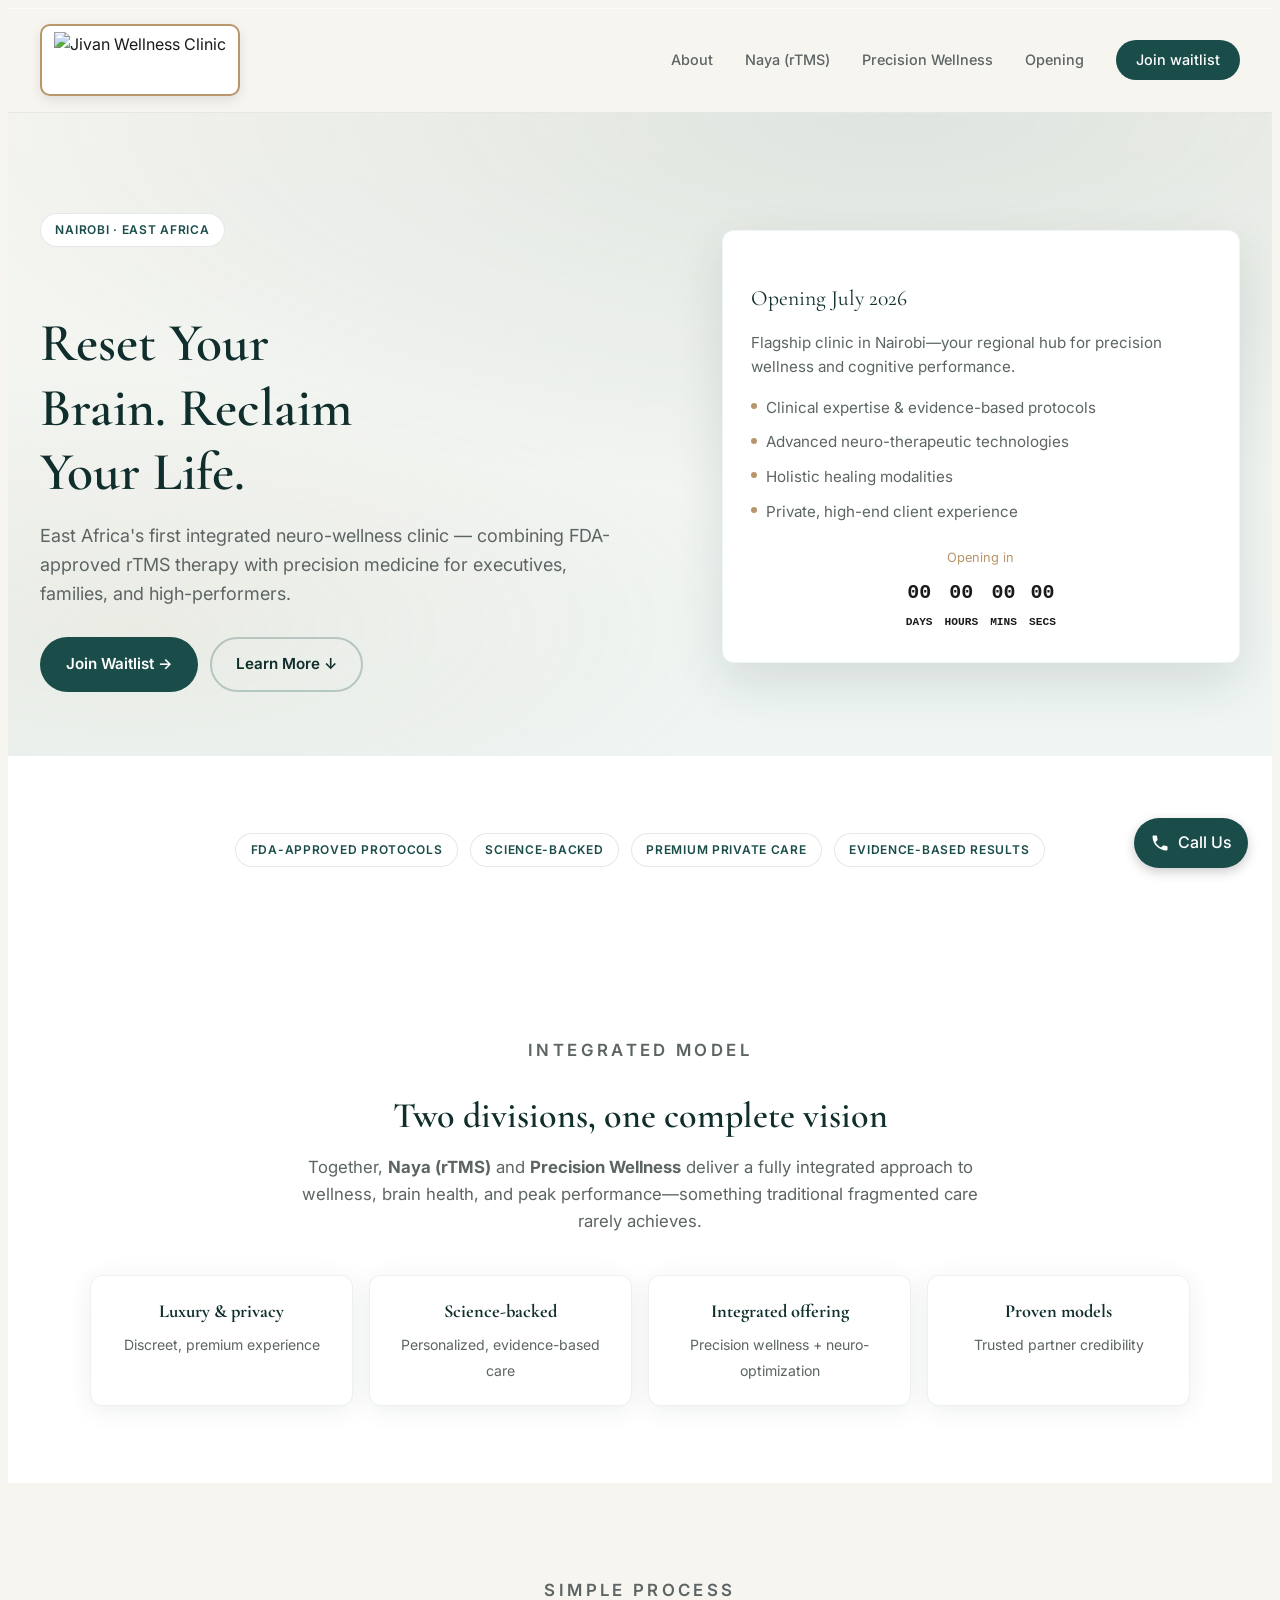
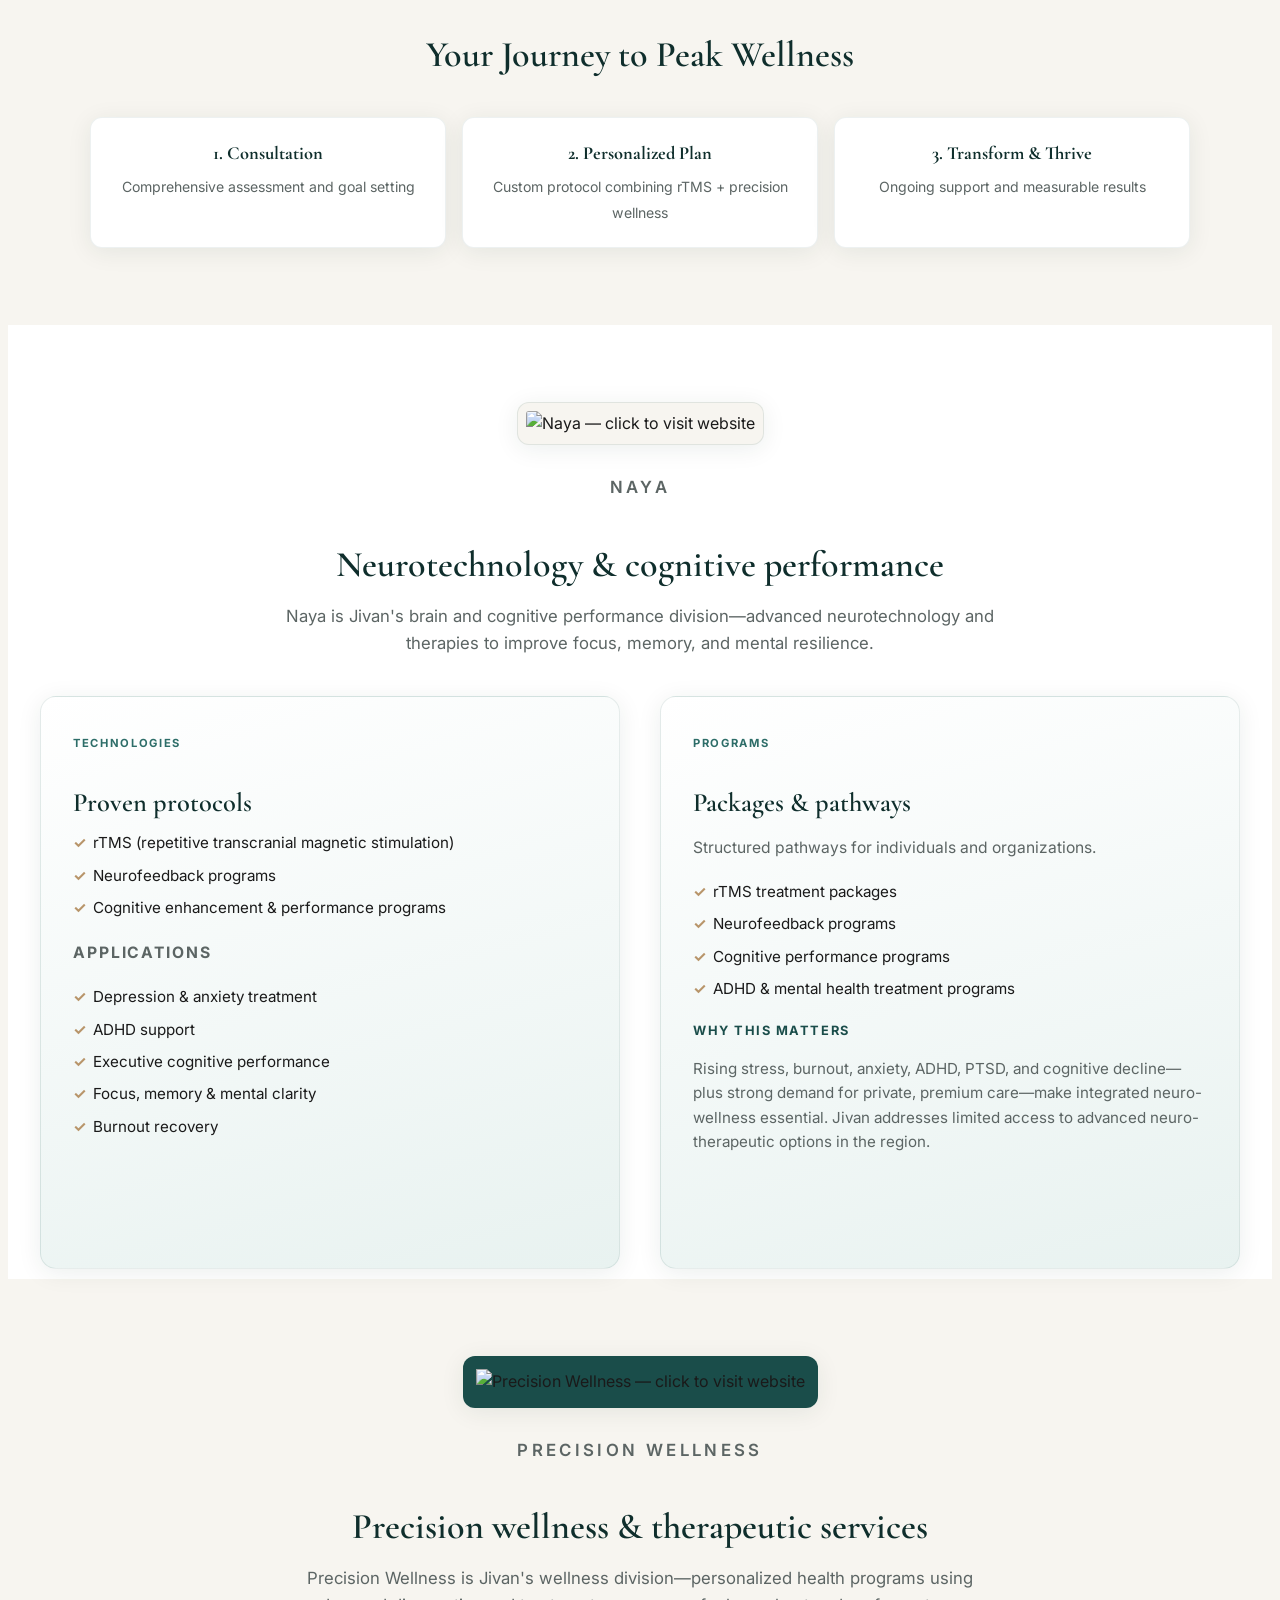
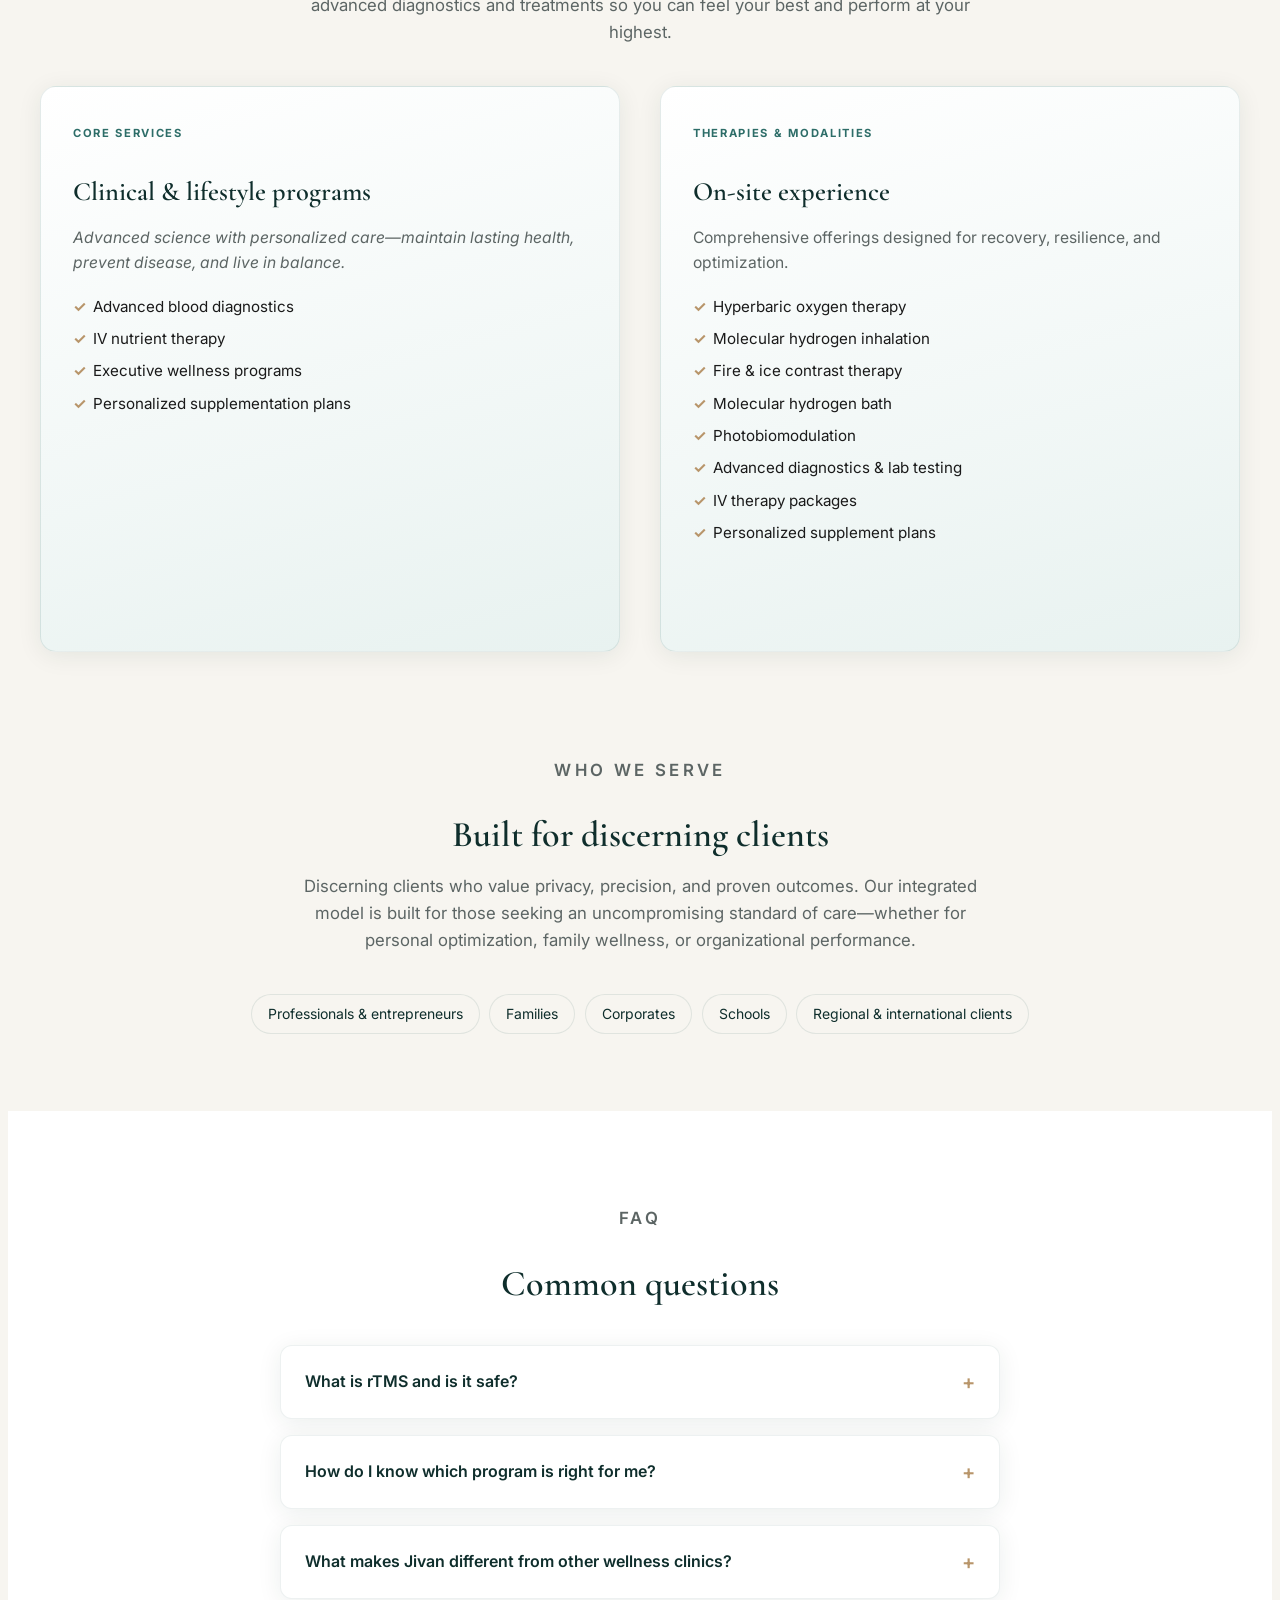
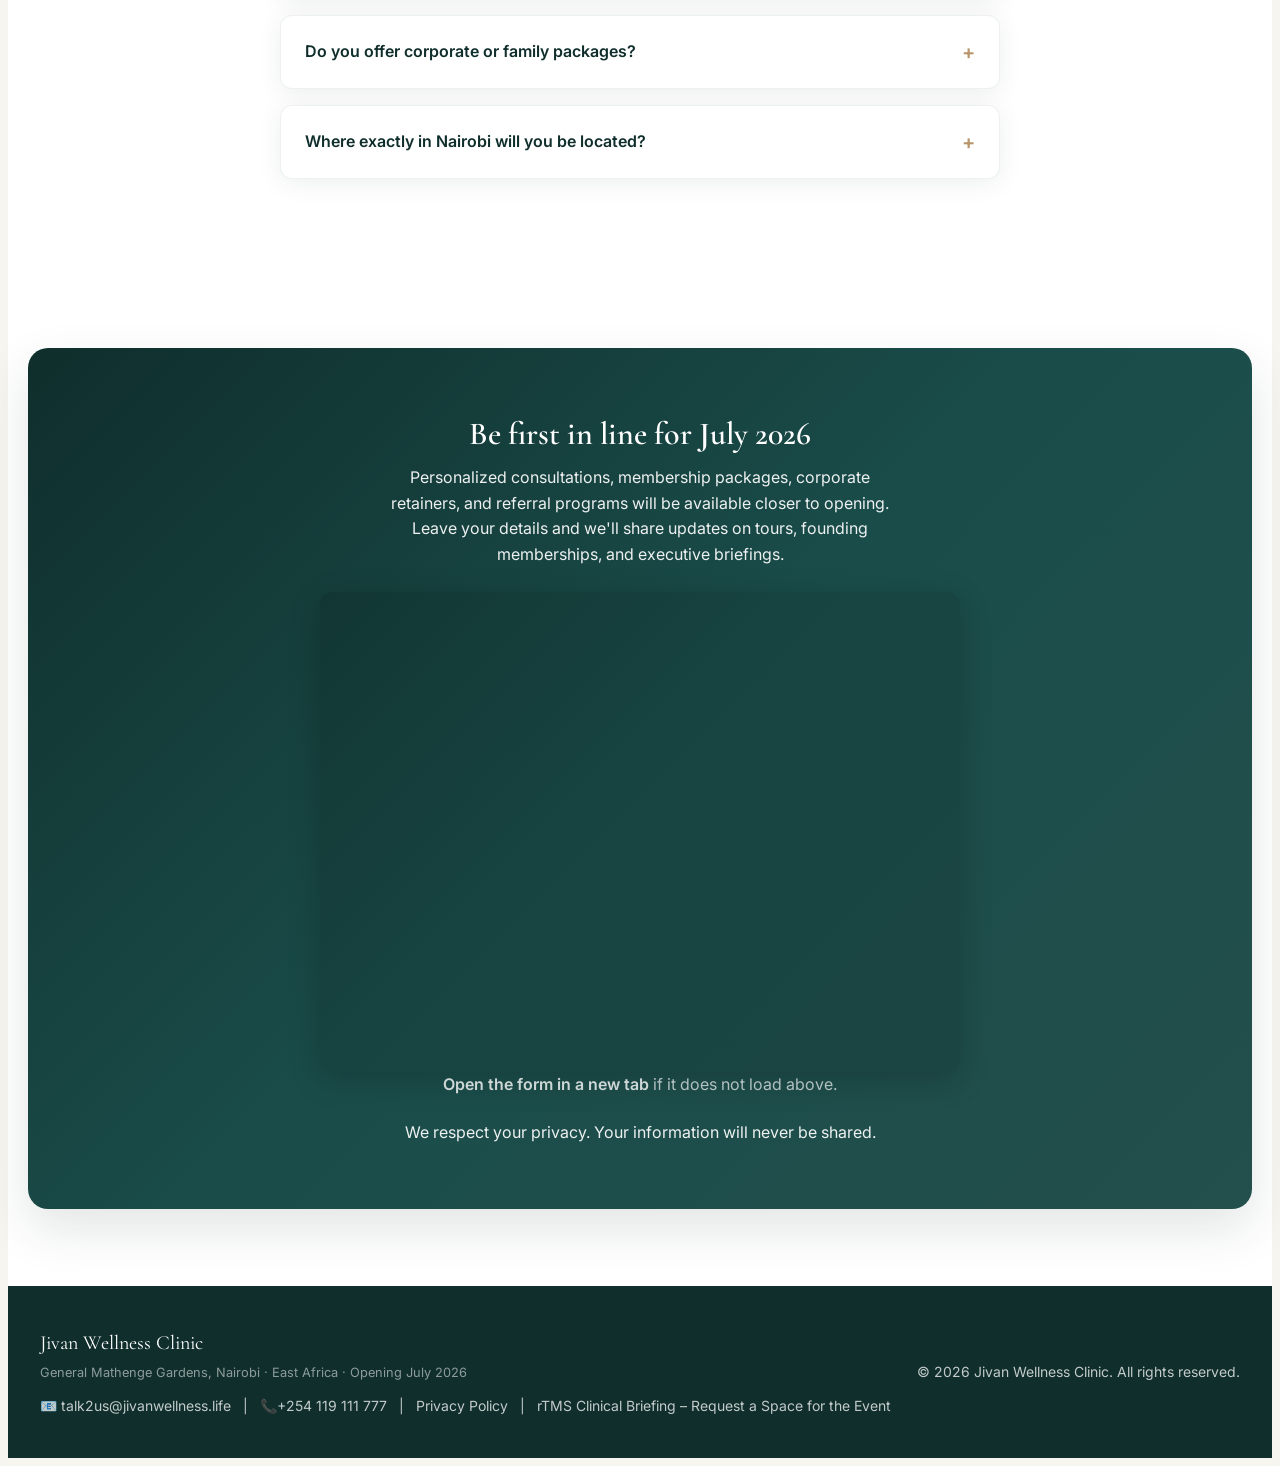
==== commit fdd108cc: "Update index.html" ====
--- a/public/index.html
+++ b/public/index.html
@@ -3,10 +3,10 @@
 <head>
     <meta charset="UTF-8">
     <meta name="viewport" content="width=device-width, initial-scale=1.0">
-    <meta name="description" content="Jivan Wellness Clinic — premium science-backed wellness and neuro-therapy in Nairobi. Opening June 2026.">
+    <meta name="description" content="Jivan Wellness Clinic — premium science-backed wellness and neuro-therapy in Nairobi. Opening July 2026.">
     <meta name="keywords" content="Jivan Wellness, Nairobi wellness clinic, Naya, Precision Wellness, rTMS, executive wellness, East Africa">
 
-    <meta property="og:title" content="Jivan Wellness Clinic | Opening June 2026">
+    <meta property="og:title" content="Jivan Wellness Clinic | Opening July 2026">
     <meta property="og:description" content="Science-backed wellness and neuro-therapy for high-performing individuals, families, and organizations. Nairobi — East Africa.">
     <meta property="og:type" content="website">
     <meta property="og:url" content="https://jivanwellness.life/">
@@ -16,11 +16,11 @@
     <meta property="og:image:alt" content="Jivan Wellness Clinic logo">
 
     <meta name="twitter:card" content="summary_large_image">
-    <meta name="twitter:title" content="Jivan Wellness Clinic | Opening June 2026">
+    <meta name="twitter:title" content="Jivan Wellness Clinic | Opening July 2026">
     <meta name="twitter:description" content="Science-backed wellness and neuro-therapy in Nairobi — East Africa.">
     <meta name="twitter:image" content="https://jivanwellness.life/assets/final%20logo%20jivan.jpg.jpeg">
 
-    <title>Jivan Wellness Clinic | Opening June 2026 · Nairobi</title>
+    <title>Jivan Wellness Clinic | Opening July 2026 · Nairobi</title>
     <link rel="canonical" href="https://jivanwellness.life/">
 
     <link rel="icon" type="image/jpeg" href="assets/final%20logo%20jivan.jpg.jpeg">
@@ -107,7 +107,7 @@
                     </div>
                 </div>
                 <aside class="jivan-hero-card" id="opening" aria-labelledby="opening-card-title">
-                    <p id="opening-card-title" class="jivan-hero-card__title">Opening June 2026</p>
+                    <p id="opening-card-title" class="jivan-hero-card__title">Opening July 2026</p>
                     <p class="jivan-hero-card__desc">
                         Flagship clinic in Nairobi—your regional hub for precision wellness and cognitive performance.
                     </p>
@@ -330,7 +330,7 @@
 
         <section class="jivan-section jivan-section--alt">
             <div class="jivan-cta" id="waitlist">
-                <h2>Be first in line for June 2026</h2>
+                <h2>Be first in line for July 2026</h2>
                 <p>Personalized consultations, membership packages, corporate retainers, and referral programs will be available closer to opening. Leave your details and we'll share updates on tours, founding memberships, and executive briefings.</p>
                 <div class="jivan-embed">
                     <iframe
@@ -363,7 +363,7 @@
     <div class="jivan-footer__inner">
         <div>
             <div class="jivan-footer__brand">Jivan Wellness Clinic</div>
-            <small>General Mathenge Gardens, Nairobi · East Africa · Opening June 2026</small>
+            <small>General Mathenge Gardens, Nairobi · East Africa · Opening July 2026</small>
             <div class="jivan-footer__contact">
                 <a href="mailto:talk2us@jivanwellness.life">📧 talk2us@jivanwellness.life</a>
                 <span class="jivan-footer__contact-sep" aria-hidden="true">|</span>
@@ -384,7 +384,7 @@
         
         // Countdown Timer
         function updateCountdown() {
-            const target = new Date("June 1, 2026 00:00:00").getTime();
+            const target = new Date("July 31, 2026 00:00:00").getTime();
             const now = new Date().getTime();
             const diff = target - now;
             if (diff > 0) {
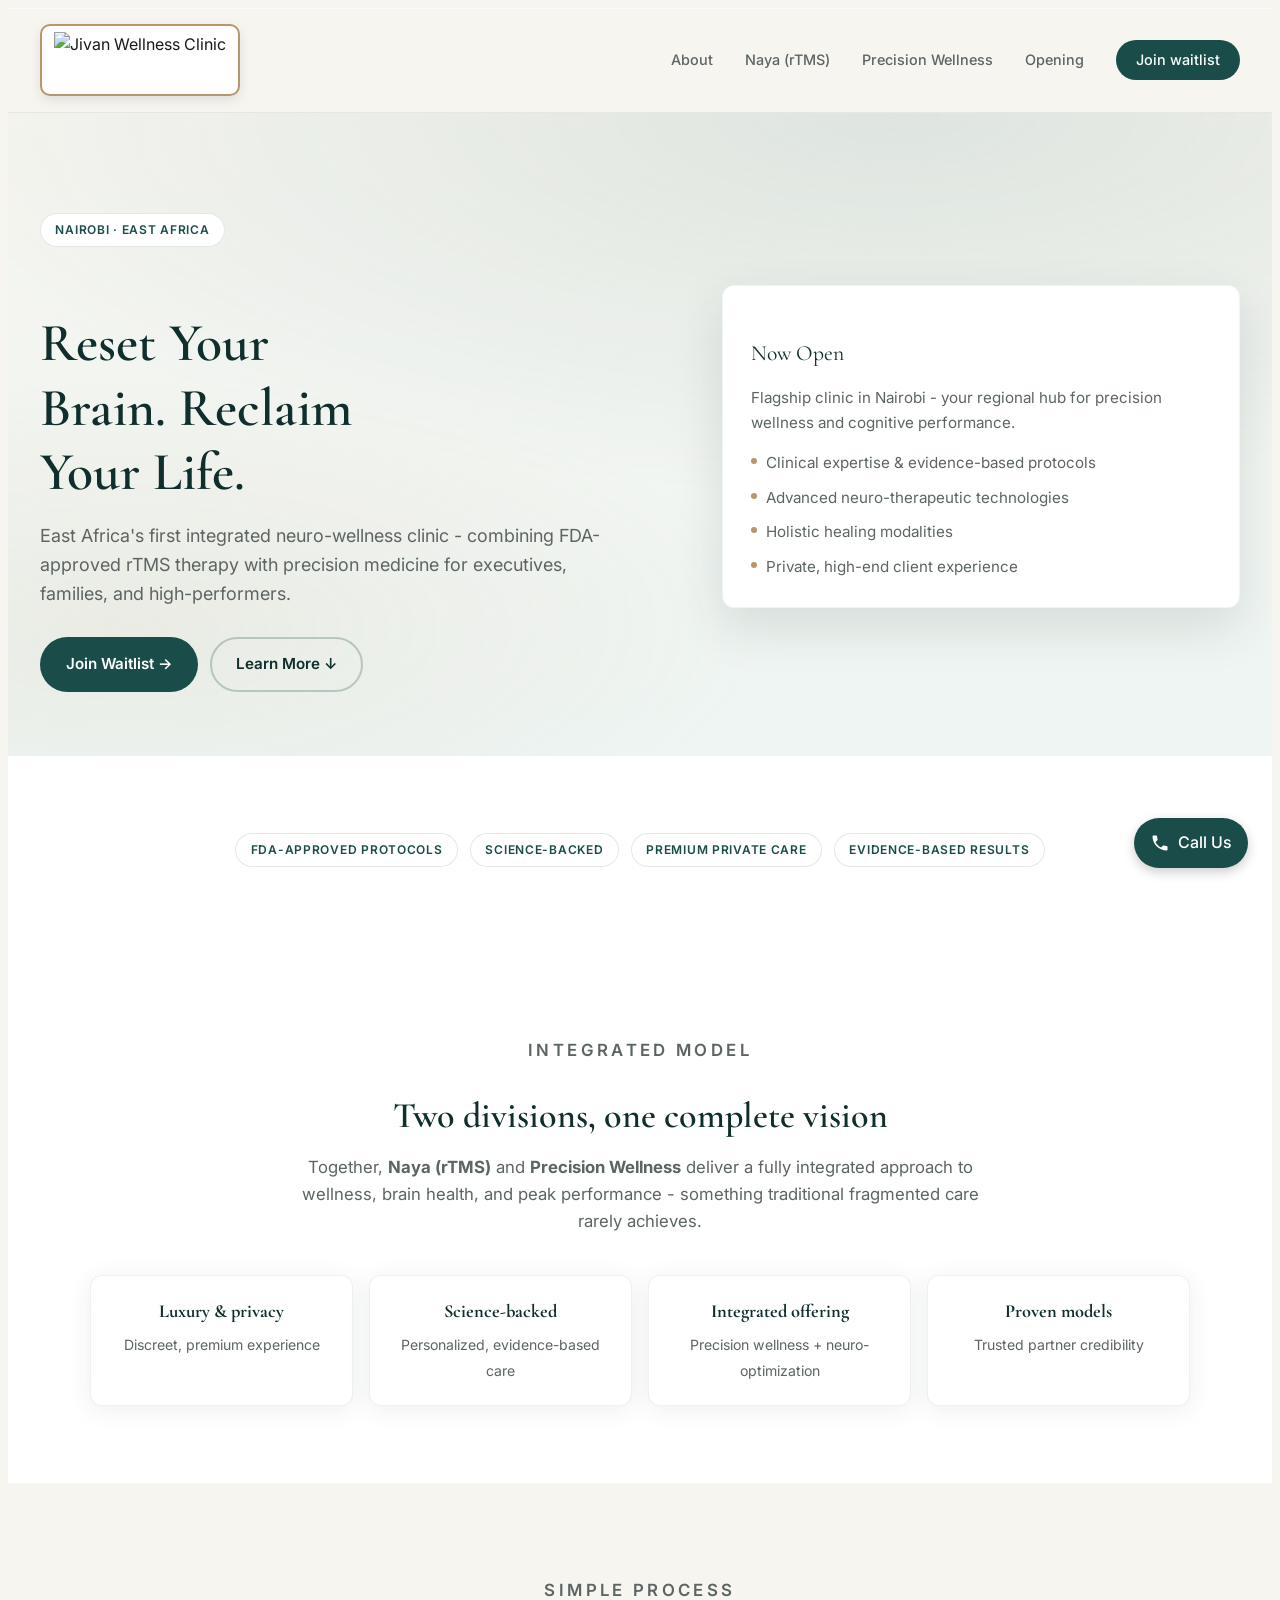
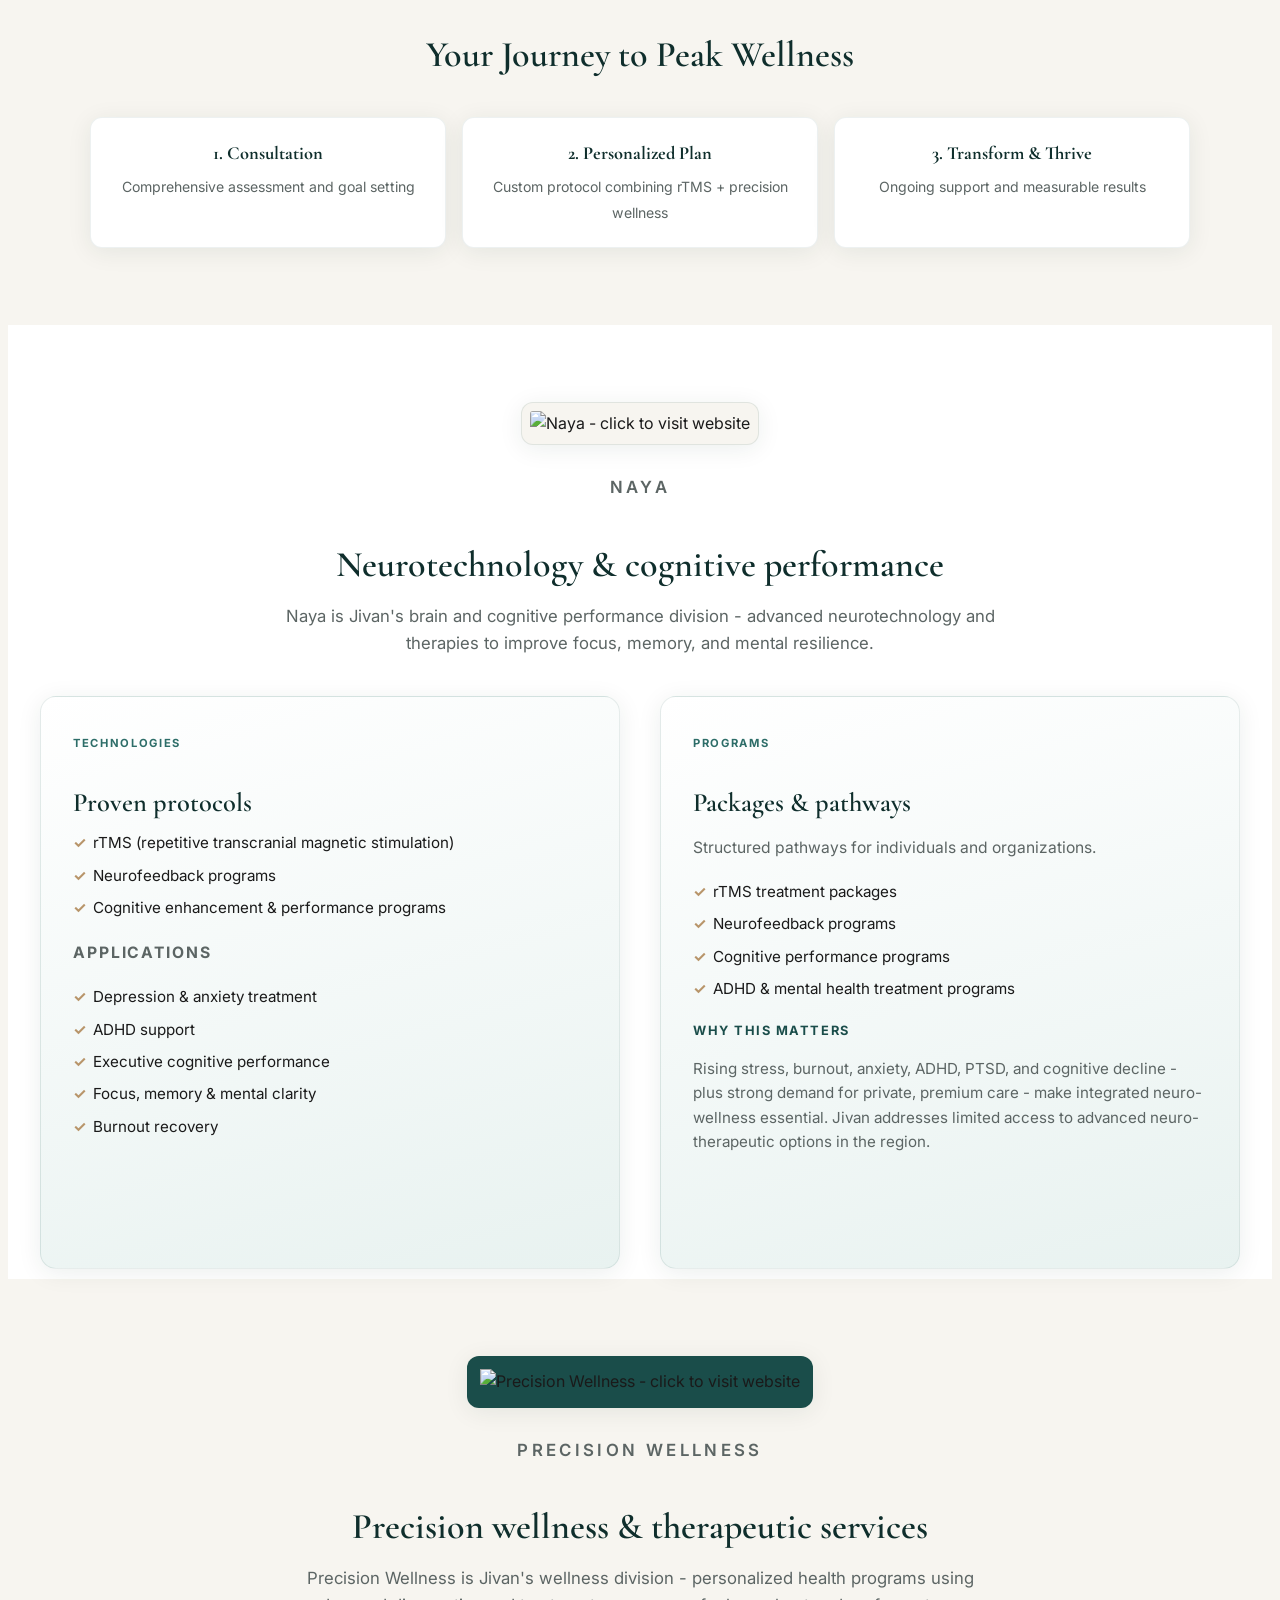
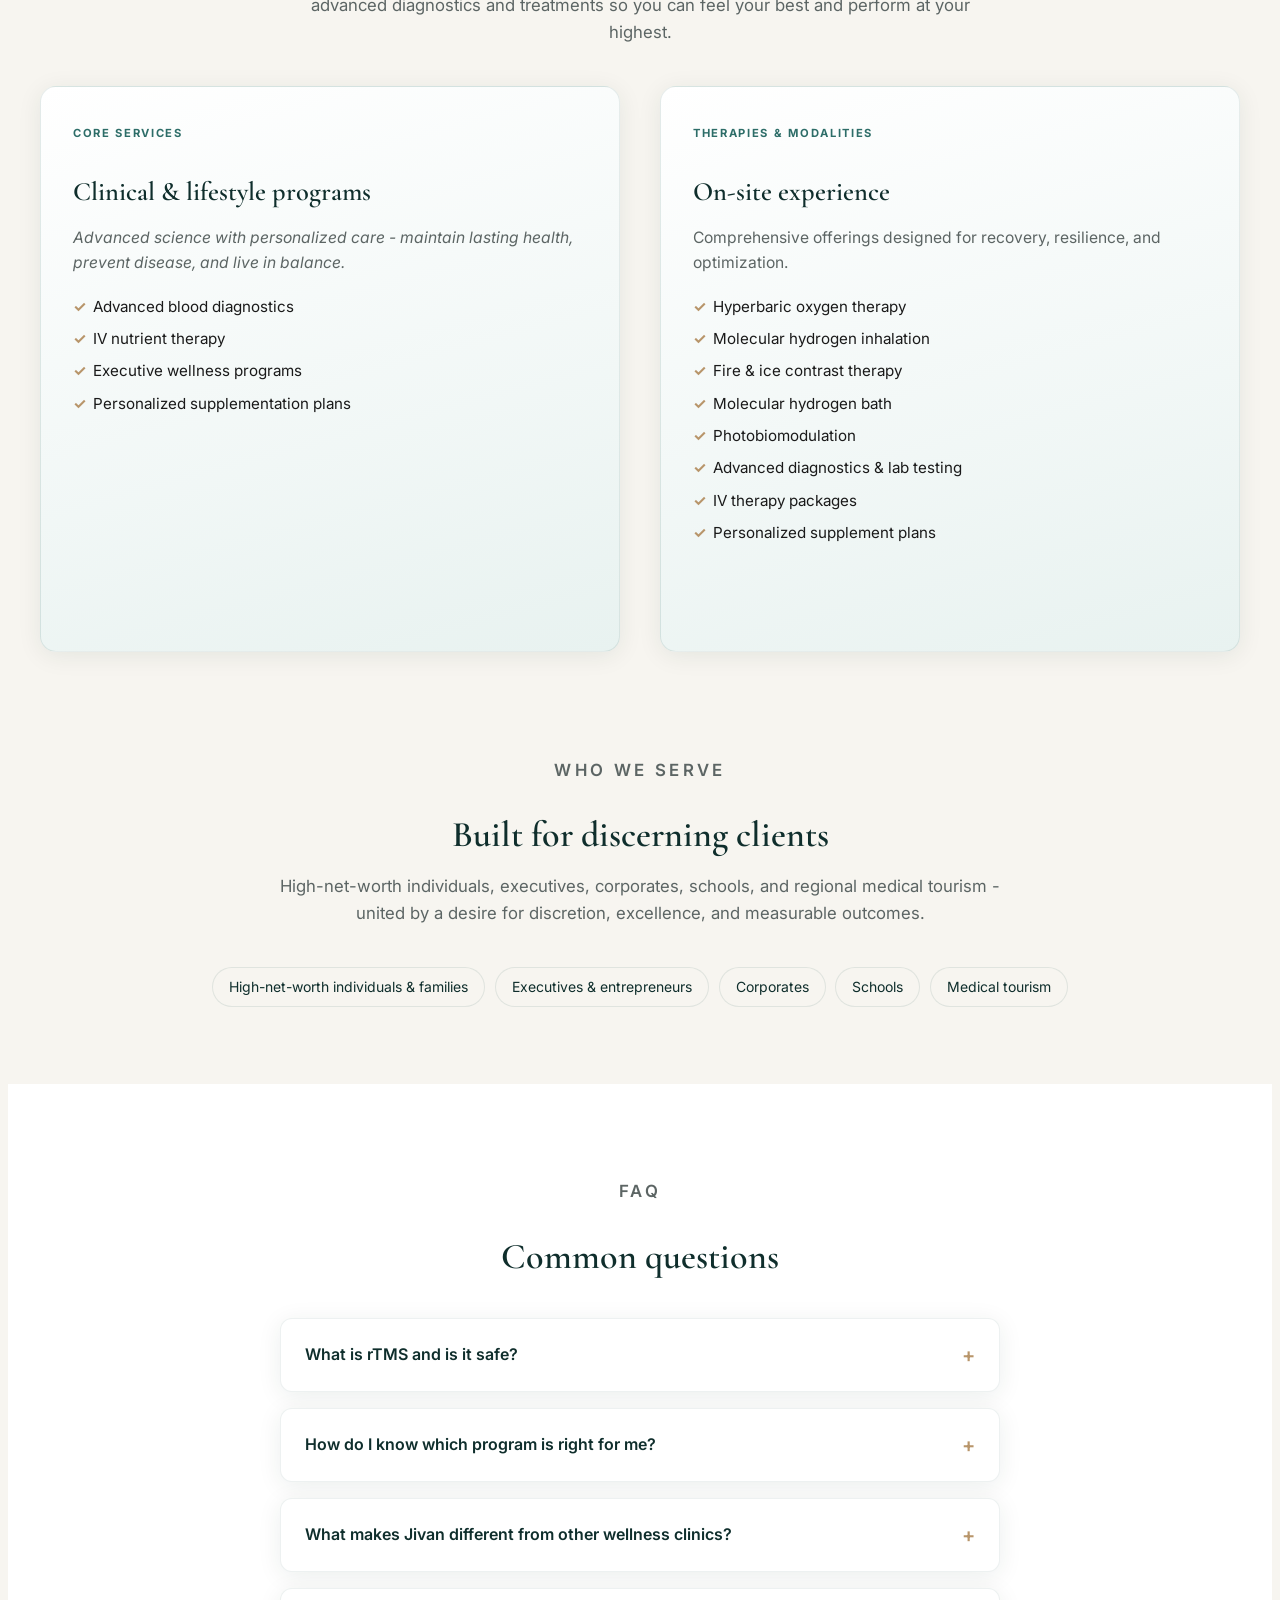
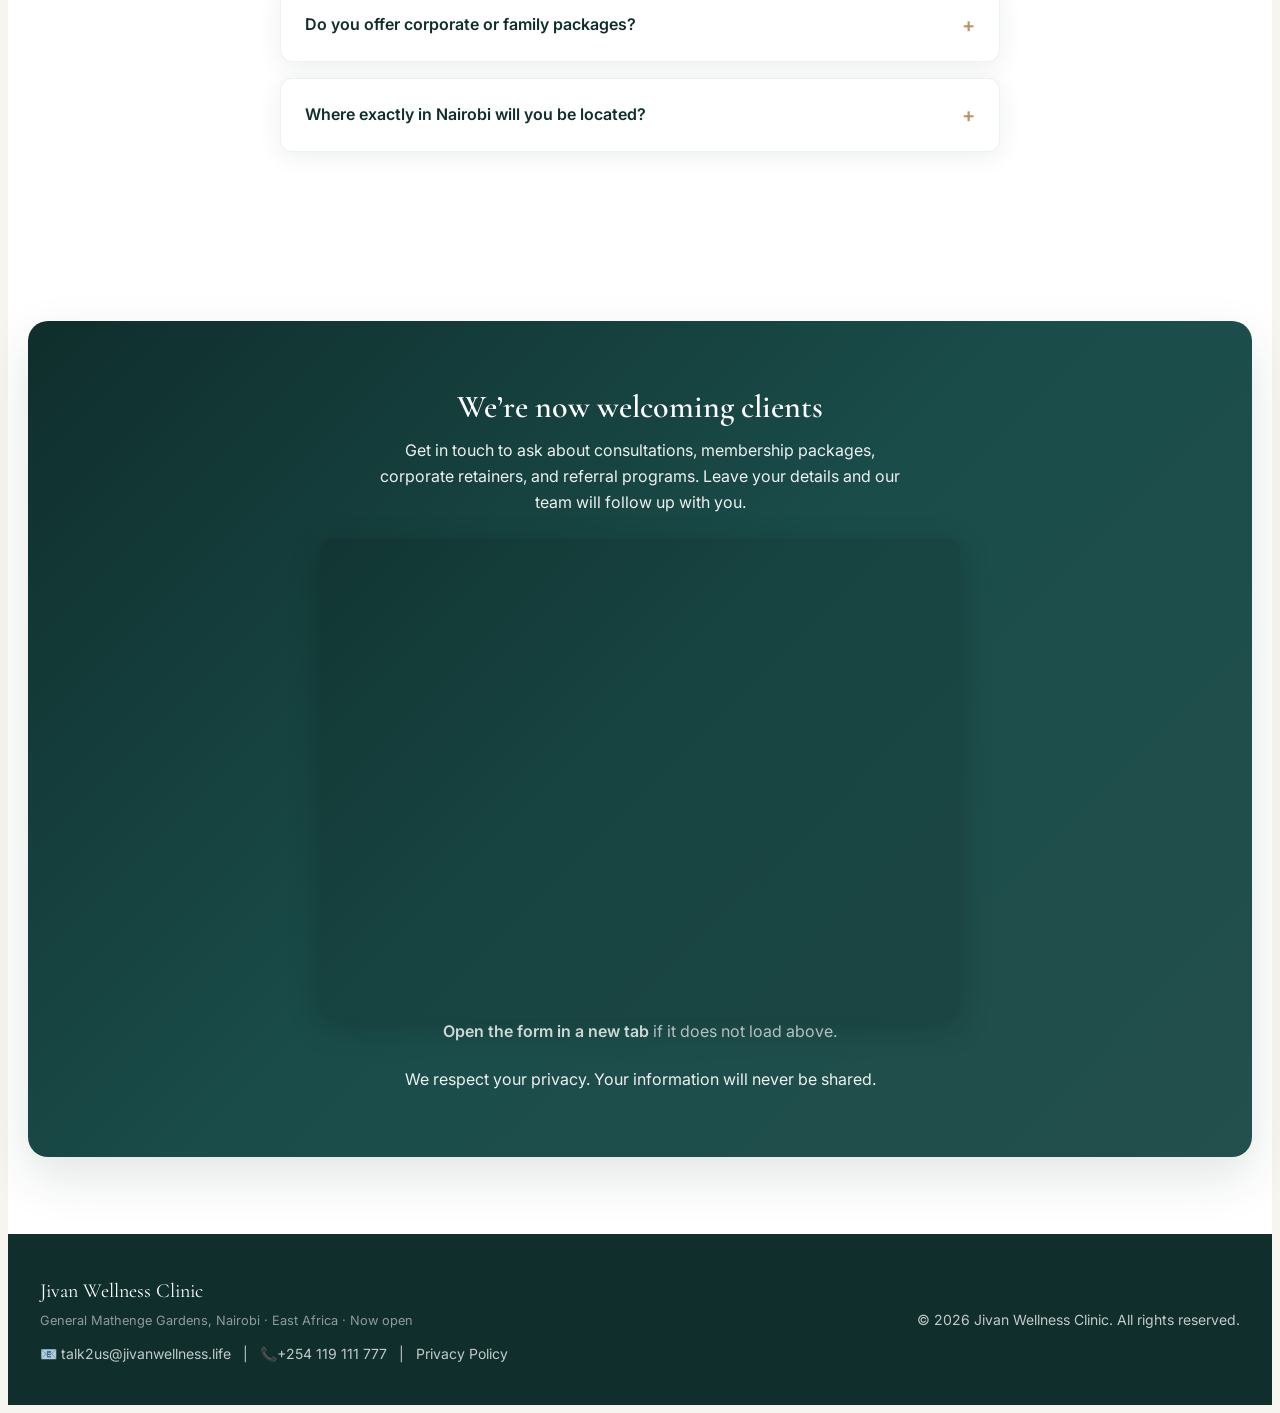
==== commit 725331b9: "Update content and styling for clarity and accuracy across multiple files" ====
--- a/public/index.html
+++ b/public/index.html
@@ -3,11 +3,11 @@
 <head>
     <meta charset="UTF-8">
     <meta name="viewport" content="width=device-width, initial-scale=1.0">
-    <meta name="description" content="Jivan Wellness Clinic — premium science-backed wellness and neuro-therapy in Nairobi. Opening July 2026.">
+    <meta name="description" content="Jivan Wellness Clinic is now open in Nairobi, offering premium science-backed wellness and neuro-therapy.">
     <meta name="keywords" content="Jivan Wellness, Nairobi wellness clinic, Naya, Precision Wellness, rTMS, executive wellness, East Africa">
 
-    <meta property="og:title" content="Jivan Wellness Clinic | Opening July 2026">
-    <meta property="og:description" content="Science-backed wellness and neuro-therapy for high-performing individuals, families, and organizations. Nairobi — East Africa.">
+    <meta property="og:title" content="Jivan Wellness Clinic | Now Open in Nairobi">
+    <meta property="og:description" content="Science-backed wellness and neuro-therapy for high-performing individuals, families, and organizations. Nairobi - East Africa.">
     <meta property="og:type" content="website">
     <meta property="og:url" content="https://jivanwellness.life/">
     <meta property="og:site_name" content="Jivan Wellness Clinic">
@@ -16,11 +16,11 @@
     <meta property="og:image:alt" content="Jivan Wellness Clinic logo">
 
     <meta name="twitter:card" content="summary_large_image">
-    <meta name="twitter:title" content="Jivan Wellness Clinic | Opening July 2026">
-    <meta name="twitter:description" content="Science-backed wellness and neuro-therapy in Nairobi — East Africa.">
+    <meta name="twitter:title" content="Jivan Wellness Clinic | Now Open in Nairobi">
+    <meta name="twitter:description" content="Science-backed wellness and neuro-therapy in Nairobi - East Africa.">
     <meta name="twitter:image" content="https://jivanwellness.life/assets/final%20logo%20jivan.jpg.jpeg">
 
-    <title>Jivan Wellness Clinic | Opening July 2026 · Nairobi</title>
+    <title>Jivan Wellness Clinic | Now Open · Nairobi</title>
     <link rel="canonical" href="https://jivanwellness.life/">
 
     <link rel="icon" type="image/jpeg" href="assets/final%20logo%20jivan.jpg.jpeg">
@@ -63,7 +63,7 @@
 
     <header class="jivan-header" role="banner">
         <div class="jivan-header__inner">
-            <a href="#" class="jivan-logo" aria-label="Jivan Wellness Clinic — home">
+            <a href="#" class="jivan-logo" aria-label="Jivan Wellness Clinic - home">
                 <img src="assets/final%20logo%20jivan.jpg.jpeg" alt="Jivan Wellness Clinic" class="jivan-logo__img">
             </a>
             <nav class="jivan-nav" aria-label="Primary">
@@ -99,7 +99,7 @@
                     <p class="jivan-badge">Nairobi · East Africa</p>
                     <h1 id="hero-heading">Reset Your Brain. Reclaim Your Life.</h1>
                     <p class="jivan-hero__lead">
-                        East Africa's first integrated neuro-wellness clinic — combining FDA-approved rTMS therapy with precision medicine for executives, families, and high-performers.
+                        East Africa's first integrated neuro-wellness clinic - combining FDA-approved rTMS therapy with precision medicine for executives, families, and high-performers.
                     </p>
                     <div class="jivan-hero__actions">
                         <a class="jivan-btn jivan-btn--primary" href="#waitlist">Join Waitlist →</a>
@@ -107,9 +107,9 @@
                     </div>
                 </div>
                 <aside class="jivan-hero-card" id="opening" aria-labelledby="opening-card-title">
-                    <p id="opening-card-title" class="jivan-hero-card__title">Opening July 2026</p>
+                    <p id="opening-card-title" class="jivan-hero-card__title">Now Open</p>
                     <p class="jivan-hero-card__desc">
-                        Flagship clinic in Nairobi—your regional hub for precision wellness and cognitive performance.
+                        Flagship clinic in Nairobi - your regional hub for precision wellness and cognitive performance.
                     </p>
                     <ul class="jivan-pill-list">
                         <li>Clinical expertise &amp; evidence-based protocols</li>
@@ -118,16 +118,6 @@
                         <li>Private, high-end client experience</li>
                     </ul>
                     
-                    <!-- Countdown Timer -->
-                    <div class="jivan-countdown">
-                        <p class="jivan-countdown__lead">Opening in</p>
-                        <div class="jivan-countdown__row">
-                            <div class="jivan-countdown__cell"><span class="jivan-countdown__value" id="days">00</span><br><small class="jivan-countdown__unit">DAYS</small></div>
-                            <div class="jivan-countdown__cell"><span class="jivan-countdown__value" id="hours">00</span><br><small class="jivan-countdown__unit">HOURS</small></div>
-                            <div class="jivan-countdown__cell"><span class="jivan-countdown__value" id="minutes">00</span><br><small class="jivan-countdown__unit">MINS</small></div>
-                            <div class="jivan-countdown__cell"><span class="jivan-countdown__value" id="seconds">00</span><br><small class="jivan-countdown__unit">SECS</small></div>
-                        </div>
-                    </div>
                 </aside>
             </div>
         </section>
@@ -147,7 +137,7 @@
                 <p class="jivan-eyebrow">Integrated model</p>
                 <h2 id="about-heading">Two divisions, one complete vision</h2>
                 <p>
-                    Together, <strong>Naya (rTMS)</strong> and <strong>Precision Wellness</strong> deliver a fully integrated approach to wellness, brain health, and peak performance—something traditional fragmented care rarely achieves.
+                    Together, <strong>Naya (rTMS)</strong> and <strong>Precision Wellness</strong> deliver a fully integrated approach to wellness, brain health, and peak performance - something traditional fragmented care rarely achieves.
                 </p>
             </div>
             <div class="jivan-pillars">
@@ -197,13 +187,13 @@
             <div class="jivan-section__head">
                 <div class="jivan-division-header">
                     <a href="https://www.wearenaya.com" target="_blank" rel="noopener noreferrer" class="jivan-division-logo-link" aria-label="Visit Naya website (opens in new tab)">
-                        <img src="assets/Naya_Logo.avif" alt="Naya — click to visit website" class="jivan-division-logo" loading="lazy">
+                        <img src="assets/Naya_Logo.avif" alt="Naya - click to visit website" class="jivan-division-logo" loading="lazy">
                     </a>
                     <p class="jivan-eyebrow">Naya</p>
                 </div>
                 <h2>Neurotechnology &amp; cognitive performance</h2>
                 <p>
-                    Naya is Jivan's brain and cognitive performance division—advanced neurotechnology and therapies to improve focus, memory, and mental resilience.
+                    Naya is Jivan's brain and cognitive performance division - advanced neurotechnology and therapies to improve focus, memory, and mental resilience.
                 </p>
             </div>
             <div class="jivan-split">
@@ -235,7 +225,7 @@
                         <li>ADHD &amp; mental health treatment programs</li>
                     </ul>
                     <p class="jivan-subhead">Why this matters</p>
-                    <p class="jivan-card__desc">Rising stress, burnout, anxiety, ADHD, PTSD, and cognitive decline—plus strong demand for private, premium care—make integrated neuro-wellness essential. Jivan addresses limited access to advanced neuro-therapeutic options in the region.</p>
+                    <p class="jivan-card__desc">Rising stress, burnout, anxiety, ADHD, PTSD, and cognitive decline - plus strong demand for private, premium care - make integrated neuro-wellness essential. Jivan addresses limited access to advanced neuro-therapeutic options in the region.</p>
                 </div>
             </div>
         </section>
@@ -245,20 +235,20 @@
             <div class="jivan-section__head">
                 <div class="jivan-division-header">
                     <a href="https://www.pwz.health" target="_blank" rel="noopener noreferrer" class="jivan-division-logo-link" aria-label="Visit Precision Wellness website (opens in new tab)">
-                        <img src="assets/Precision-Wellness-Logo-B-2-768x541.png" alt="Precision Wellness — click to visit website" class="jivan-division-logo jivan-division-logo--precision" loading="lazy">
+                        <img src="assets/Precision-Wellness-Logo-B-2-768x541.png" alt="Precision Wellness - click to visit website" class="jivan-division-logo jivan-division-logo--precision" loading="lazy">
                     </a>
                     <p class="jivan-eyebrow">Precision Wellness</p>
                 </div>
                 <h2>Precision wellness &amp; therapeutic services</h2>
                 <p>
-                    Precision Wellness is Jivan's wellness division—personalized health programs using advanced diagnostics and treatments so you can feel your best and perform at your highest.
+                    Precision Wellness is Jivan's wellness division - personalized health programs using advanced diagnostics and treatments so you can feel your best and perform at your highest.
                 </p>
             </div>
             <div class="jivan-split">
                 <div class="jivan-card">
                     <span class="jivan-card__label">Core services</span>
                     <h3>Clinical &amp; lifestyle programs</h3>
-                    <p class="jivan-note">Advanced science with personalized care—maintain lasting health, prevent disease, and live in balance.</p>
+                    <p class="jivan-note">Advanced science with personalized care - maintain lasting health, prevent disease, and live in balance.</p>
                     <ul class="jivan-list">
                         <li>Advanced blood diagnostics</li>
                         <li>IV nutrient therapy</li>
@@ -283,22 +273,22 @@
                 </div>
             </div>
         </section>
-        
-<section class="jivan-section" aria-labelledby="audience-heading">
-    <div class="jivan-section__head">
-        <p class="jivan-eyebrow">Who we serve</p>
-        <h2 id="audience-heading">Built for discerning clients</h2>
-        <p>Discerning clients who value privacy, precision, and proven outcomes. Our integrated model is built for those seeking an uncompromising standard of care—whether for personal optimization, family wellness, or organizational performance.</p>
-    </div>
-    <div class="jivan-audience">
-        <span class="jivan-chip">Professionals &amp; entrepreneurs</span>
-        <span class="jivan-chip">Families</span>
-        <span class="jivan-chip">Corporates</span>
-        <span class="jivan-chip">Schools</span>
-        <span class="jivan-chip">Regional &amp; international clients</span>
-    </div>
-</section>
-        
+
+        <section class="jivan-section" aria-labelledby="audience-heading">
+            <div class="jivan-section__head">
+                <p class="jivan-eyebrow">Who we serve</p>
+                <h2 id="audience-heading">Built for discerning clients</h2>
+                <p>High-net-worth individuals, executives, corporates, schools, and regional medical tourism - united by a desire for discretion, excellence, and measurable outcomes.</p>
+            </div>
+            <div class="jivan-audience">
+                <span class="jivan-chip">High-net-worth individuals &amp; families</span>
+                <span class="jivan-chip">Executives &amp; entrepreneurs</span>
+                <span class="jivan-chip">Corporates</span>
+                <span class="jivan-chip">Schools</span>
+                <span class="jivan-chip">Medical tourism</span>
+            </div>
+        </section>
+
         <section class="jivan-section jivan-section--alt" aria-labelledby="faq-heading">
             <div class="jivan-section__head">
                 <p class="jivan-eyebrow">FAQ</p>
@@ -307,7 +297,7 @@
             <div class="jivan-faq">
                 <details class="jivan-faq__item">
                     <summary>What is rTMS and is it safe?</summary>
-                    <p>rTMS (repetitive transcranial magnetic stimulation) is an FDA-approved, non-invasive treatment that uses magnetic pulses to stimulate specific areas of the brain. It has been extensively studied and proven safe with minimal side effects—most commonly mild scalp discomfort that resolves quickly.</p>
+                    <p>rTMS (repetitive transcranial magnetic stimulation) is an FDA-approved, non-invasive treatment that uses magnetic pulses to stimulate specific areas of the brain. It has been extensively studied and proven safe with minimal side effects - most commonly mild scalp discomfort that resolves quickly.</p>
                 </details>
                 <details class="jivan-faq__item">
                     <summary>How do I know which program is right for me?</summary>
@@ -323,20 +313,20 @@
                 </details>
                 <details class="jivan-faq__item">
                     <summary>Where exactly in Nairobi will you be located?</summary>
-                    <p>Our flagship clinic is located at General Mathenge Gardens, Nairobi, easily accessible from major business districts. Exact building details and virtual tour will be shared with waitlist members in early 2026.</p>
+                    <p>Our flagship clinic is located at General Mathenge Gardens, Nairobi, easily accessible from major business districts. Contact us for location details and to arrange your visit.</p>
                 </details>
             </div>
         </section>
 
         <section class="jivan-section jivan-section--alt">
             <div class="jivan-cta" id="waitlist">
-                <h2>Be first in line for July 2026</h2>
-                <p>Personalized consultations, membership packages, corporate retainers, and referral programs will be available closer to opening. Leave your details and we'll share updates on tours, founding memberships, and executive briefings.</p>
+                <h2>We’re now welcoming clients</h2>
+                <p>Get in touch to ask about consultations, membership packages, corporate retainers, and referral programs. Leave your details and our team will follow up with you.</p>
                 <div class="jivan-embed">
                     <iframe
                         class="jivan-embed__frame"
                         id="waitlistFormEmbed"
-                        title="Jivan waitlist — Microsoft form"
+                        title="Jivan waitlist - Microsoft form"
                         width="640"
                         height="480"
                         src="https://forms.cloud.microsoft/r/FdHanae69X?embed=true"
@@ -359,43 +349,26 @@
         </section>
     </main>
 
-<footer class="jivan-footer" role="contentinfo">
-    <div class="jivan-footer__inner">
-        <div>
-            <div class="jivan-footer__brand">Jivan Wellness Clinic</div>
-            <small>General Mathenge Gardens, Nairobi · East Africa · Opening July 2026</small>
-            <div class="jivan-footer__contact">
-                <a href="mailto:talk2us@jivanwellness.life">📧 talk2us@jivanwellness.life</a>
-                <span class="jivan-footer__contact-sep" aria-hidden="true">|</span>
-                <a href="tel:01168333444">📞+254 119 111 777</a>
-                <span class="jivan-footer__contact-sep" aria-hidden="true">|</span>
-                <a href="/privacy">Privacy Policy</a>
-                <span class="jivan-footer__contact-sep" aria-hidden="true">|</span>
-                <a href="https://abrahotieno.github.io/jivan-doctors-breakfast/" target="_blank" rel="noopener">rTMS Clinical Briefing – Request a Space for the Event</a>
-            </div>
+    <footer class="jivan-footer" role="contentinfo">
+        <div class="jivan-footer__inner">
+            <div>
+                <div class="jivan-footer__brand">Jivan Wellness Clinic</div>
+                <small>General Mathenge Gardens, Nairobi · East Africa · Now open</small>
+                <div class="jivan-footer__contact">
+                    <a href="mailto:talk2us@jivanwellness.life">📧 talk2us@jivanwellness.life</a>
+                    <span class="jivan-footer__contact-sep" aria-hidden="true">|</span>
+                    <a href="tel:01168333444">📞+254 119 111 777 </a>
+                    <span class="jivan-footer__contact-sep" aria-hidden="true">|</span>
+                    <a href="/privacy">Privacy Policy</a>
+                </div>
+            </div>
+            <p>&copy; <span id="jivanYear"></span> Jivan Wellness Clinic. All rights reserved.</p>
         </div>
-        <p>&copy; <span id="jivanYear"></span> Jivan Wellness Clinic. All rights reserved.</p>
-    </div>
-</footer>
+    </footer>
 
     <script src="assets/jivan-wellness.js" defer></script>
     <script>
         document.getElementById('jivanYear').textContent = new Date().getFullYear();
-        
-        // Countdown Timer
-        function updateCountdown() {
-            const target = new Date("July 31, 2026 00:00:00").getTime();
-            const now = new Date().getTime();
-            const diff = target - now;
-            if (diff > 0) {
-                document.getElementById("days").innerText = Math.floor(diff / (1000 * 60 * 60 * 24));
-                document.getElementById("hours").innerText = Math.floor((diff % (86400000)) / 3600000);
-                document.getElementById("minutes").innerText = Math.floor((diff % 3600000) / 60000);
-                document.getElementById("seconds").innerText = Math.floor((diff % 60000) / 1000);
-            }
-        }
-        setInterval(updateCountdown, 1000);
-        updateCountdown();
         
         // Mobile menu
         const btn = document.getElementById('jivanMenuBtn');
--- a/public/assets/jivan-wellness.css
+++ b/public/assets/jivan-wellness.css
@@ -1,4 +1,4 @@
-/* Jivan Wellness Clinic — landing page (pairs with jivan-wellness.html) */
+/* Jivan Wellness Clinic - landing page (pairs with jivan-wellness.html) */
 
 .jivan-page {
   --jivan-deep: #0f2e2c;
@@ -290,7 +290,7 @@
   text-decoration: none;
 }
 
-/* Anchor + .jivan-page a (0,1,1) beats .jivan-btn--primary alone — keep pill text readable */
+/* Anchor + .jivan-page a (0,1,1) beats .jivan-btn--primary alone - keep pill text readable */
 .jivan-page a.jivan-btn--primary,
 .jivan-page a.jivan-btn--primary:hover {
   color: var(--jivan-white);
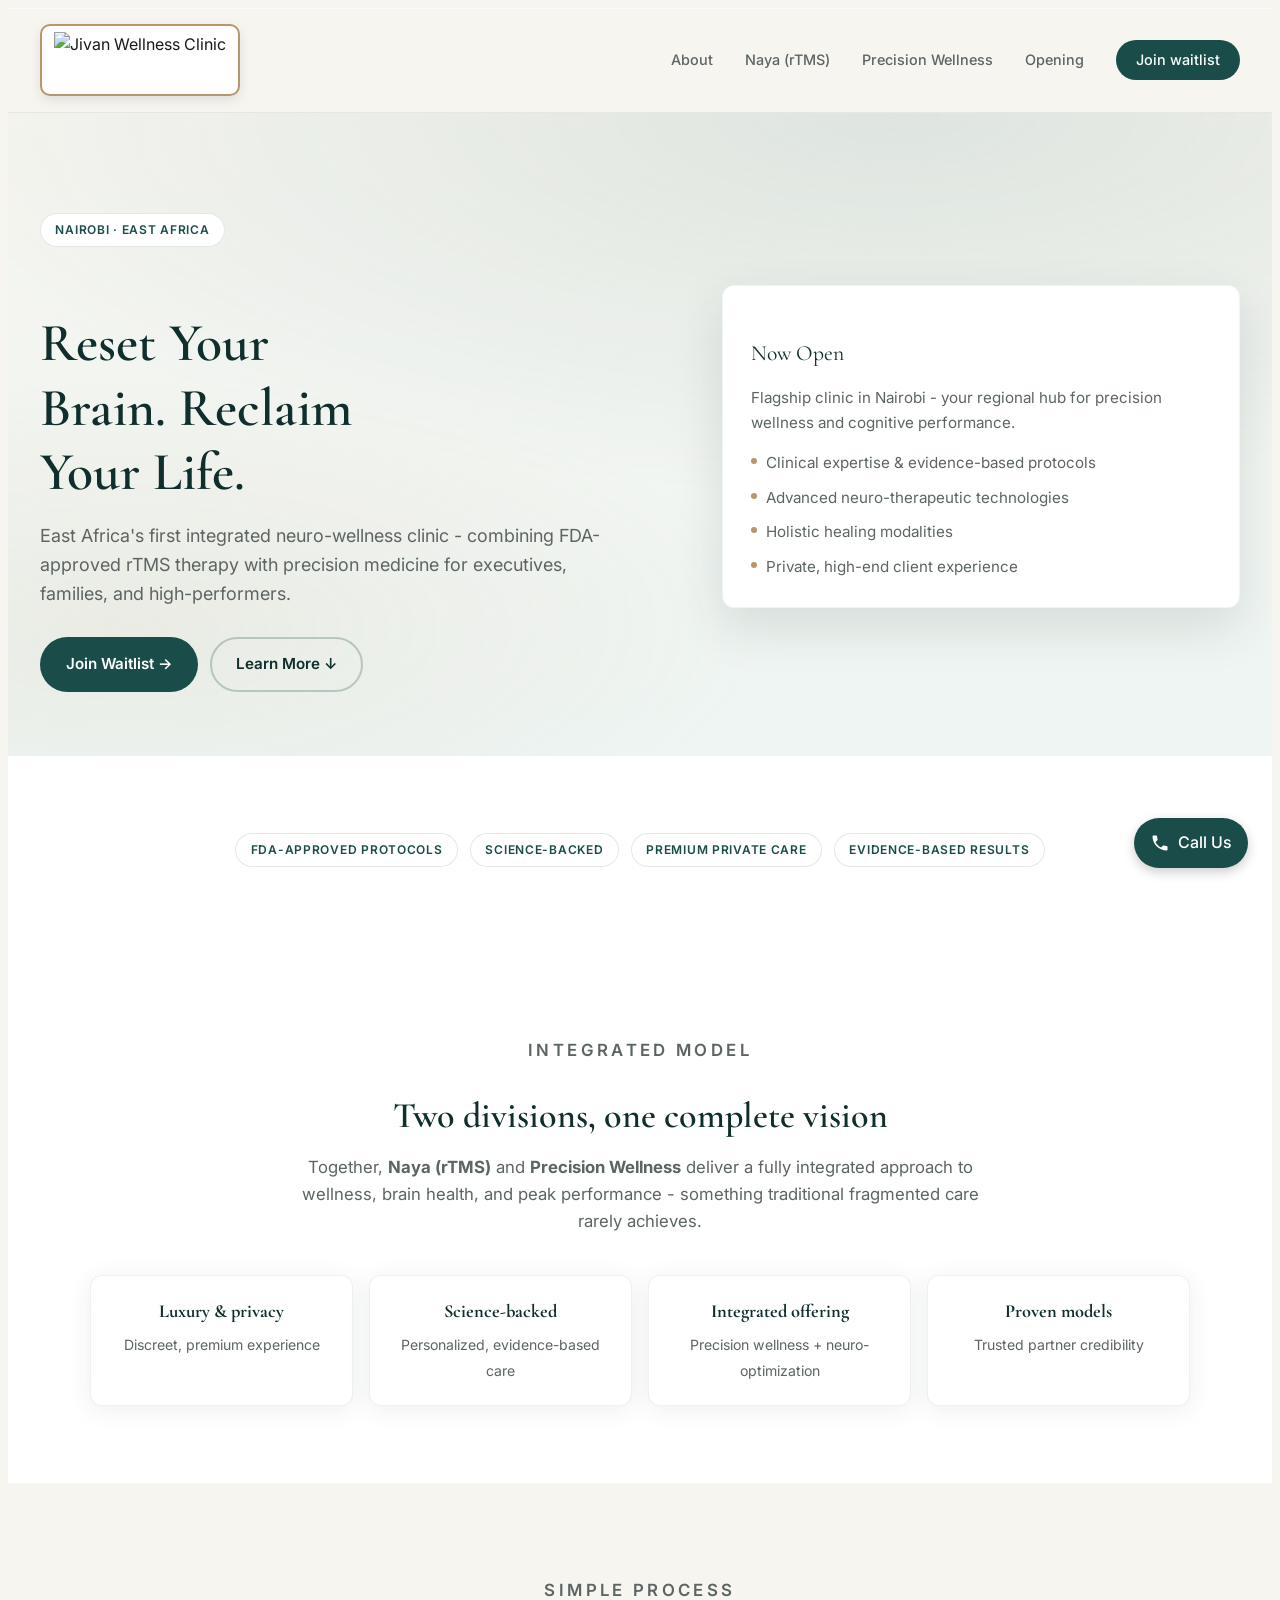
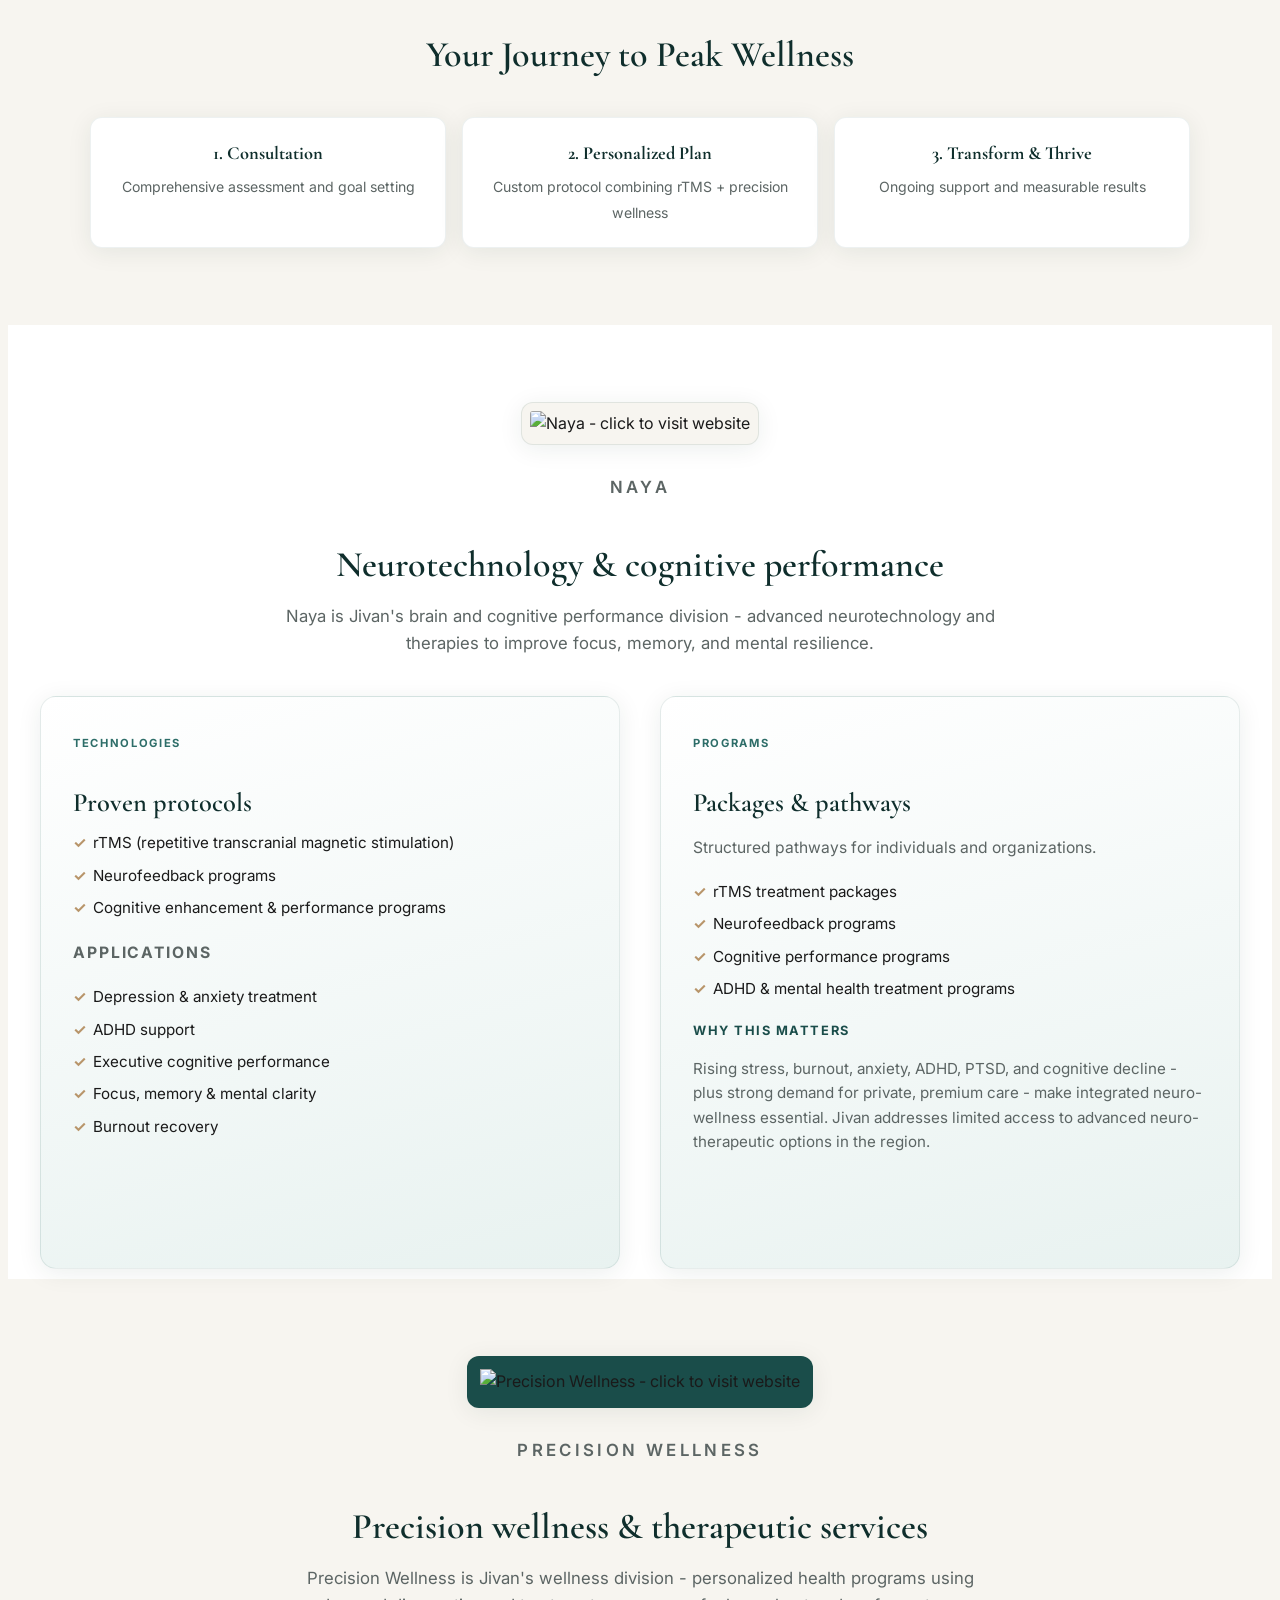
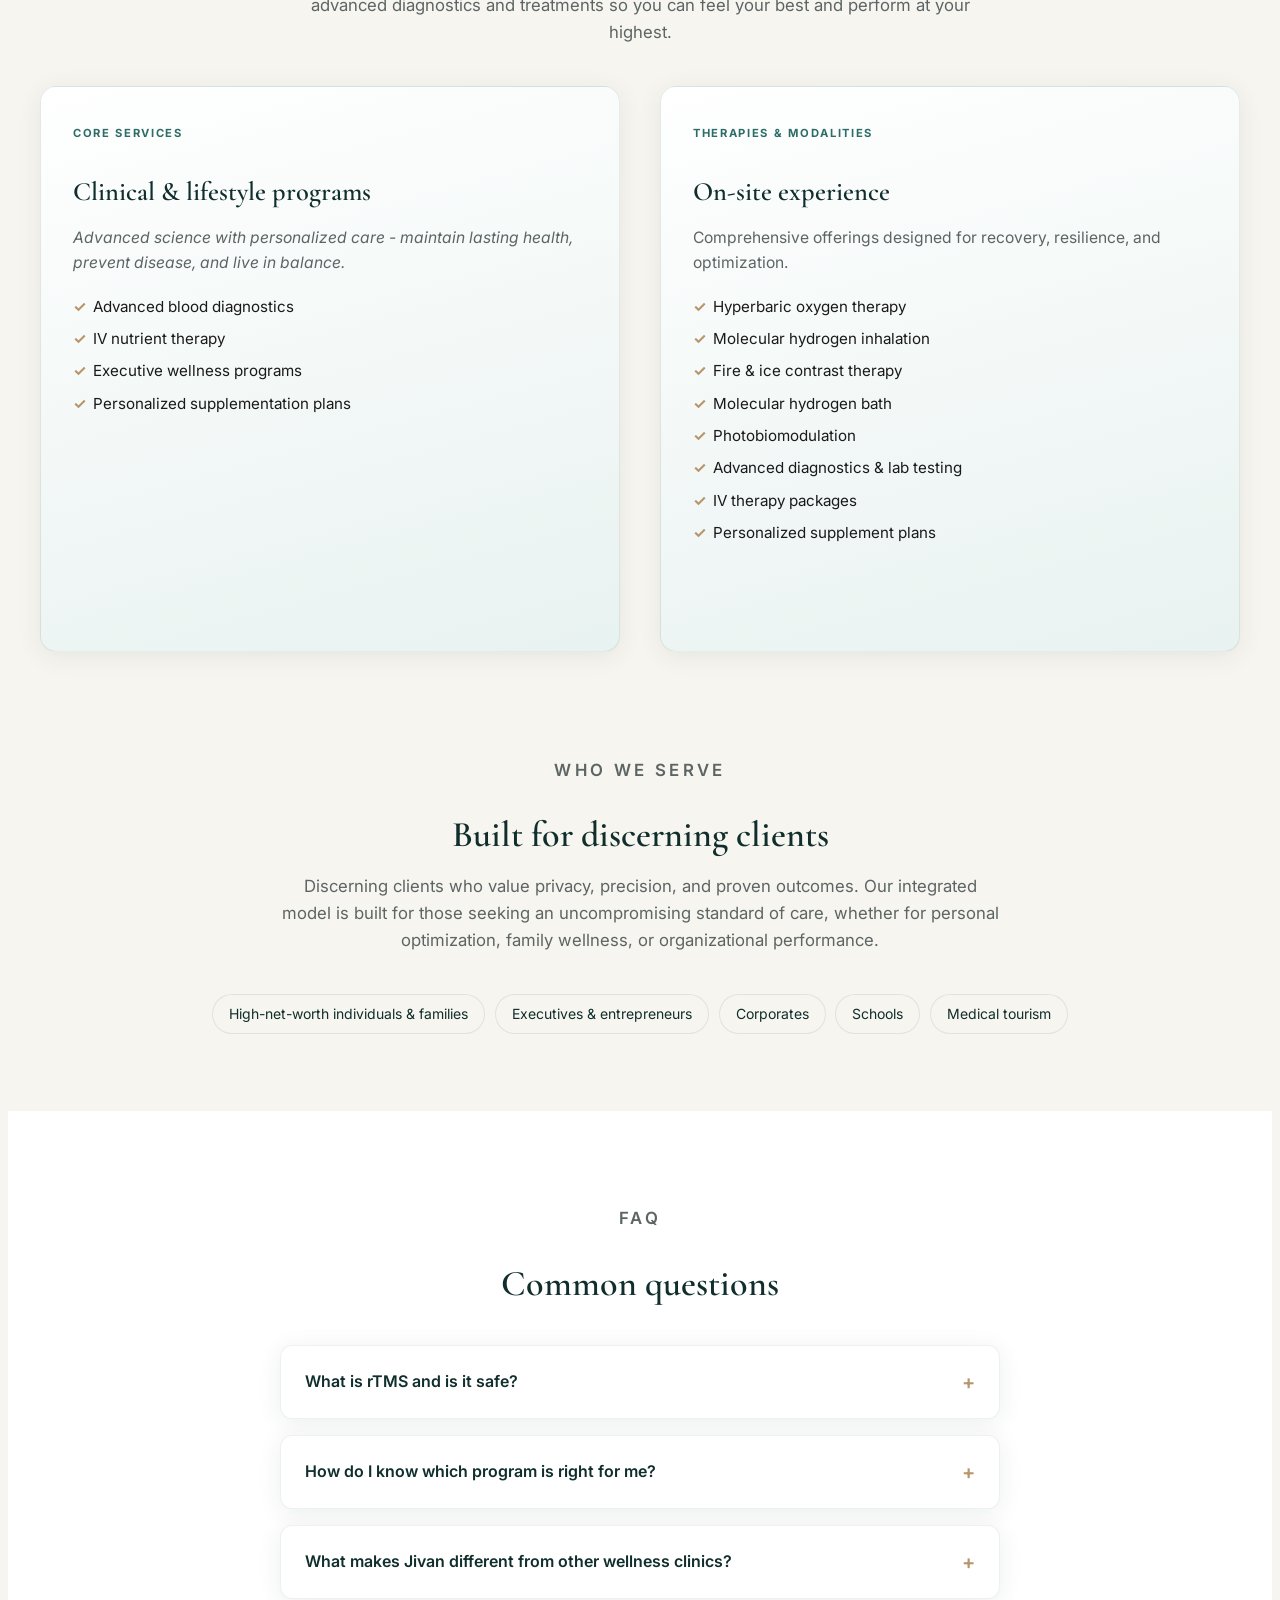
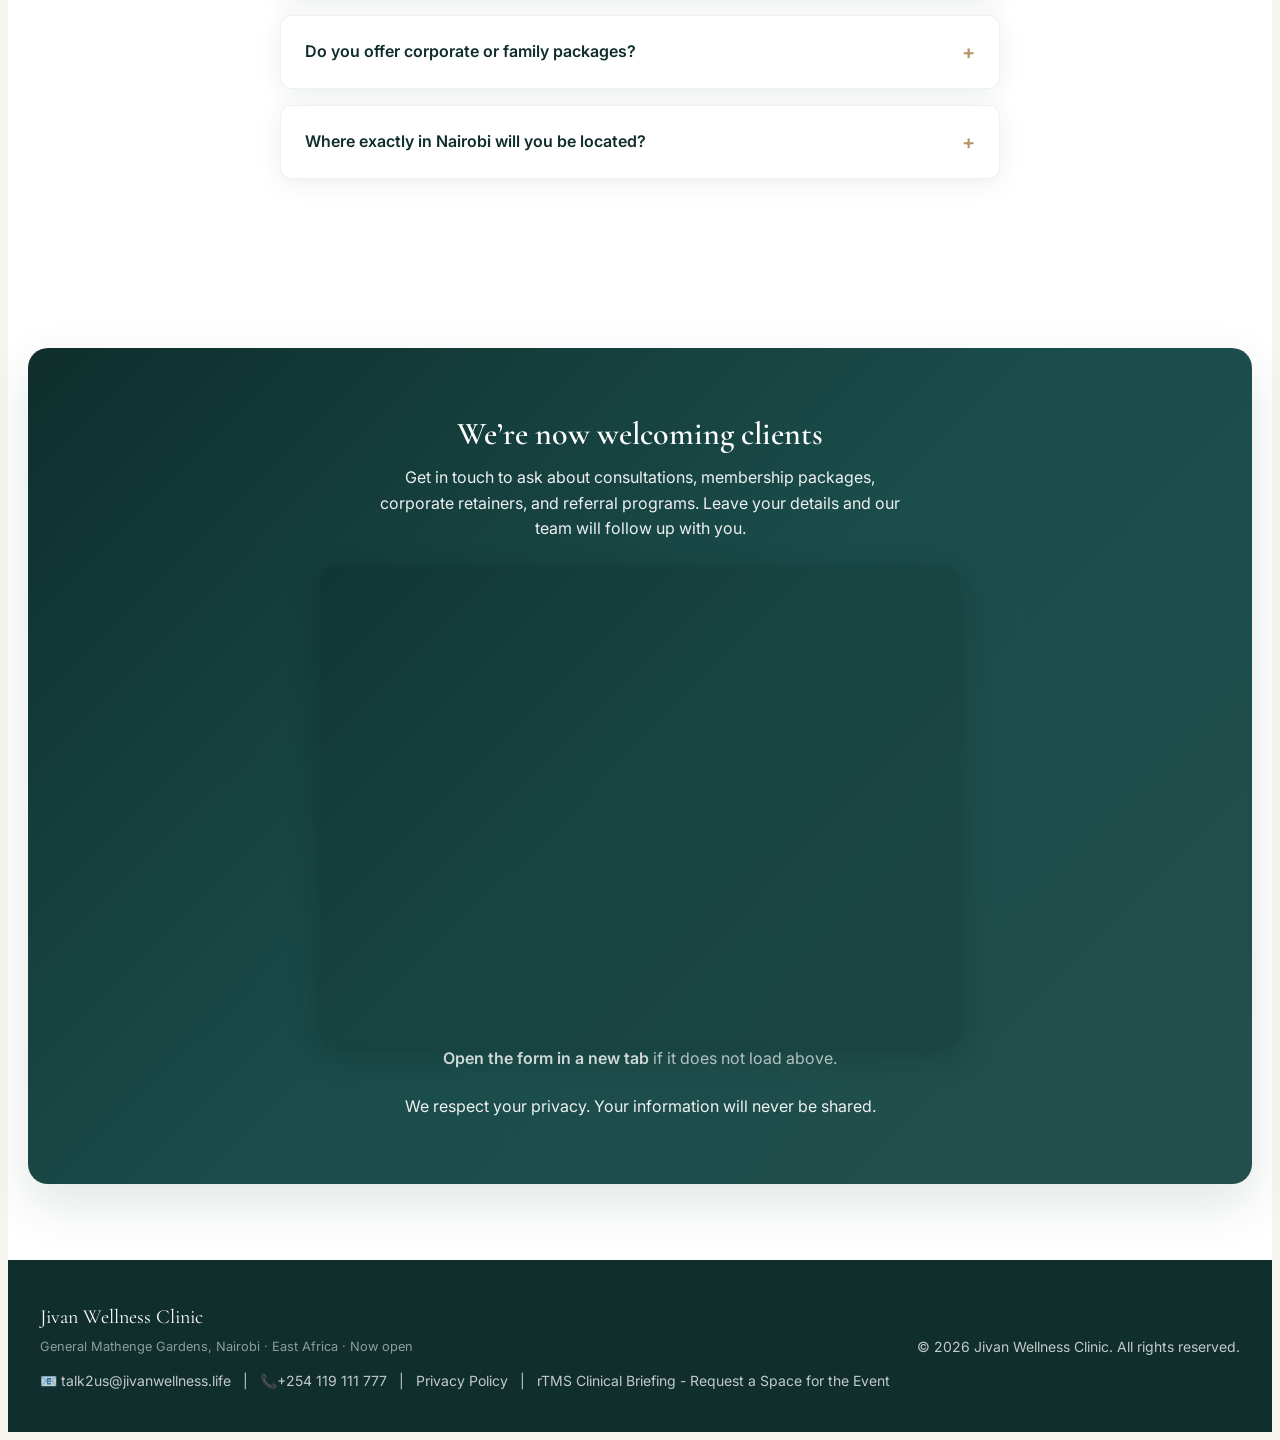
==== commit a693a9c9: "Update audience description for clarity and add rTMS Clinical Briefing link in footer" ====
--- a/public/index.html
+++ b/public/index.html
@@ -278,7 +278,7 @@
             <div class="jivan-section__head">
                 <p class="jivan-eyebrow">Who we serve</p>
                 <h2 id="audience-heading">Built for discerning clients</h2>
-                <p>High-net-worth individuals, executives, corporates, schools, and regional medical tourism - united by a desire for discretion, excellence, and measurable outcomes.</p>
+                <p>Discerning clients who value privacy, precision, and proven outcomes. Our integrated model is built for those seeking an uncompromising standard of care, whether for personal optimization, family wellness, or organizational performance.</p>
             </div>
             <div class="jivan-audience">
                 <span class="jivan-chip">High-net-worth individuals &amp; families</span>
@@ -360,6 +360,8 @@
                     <a href="tel:01168333444">📞+254 119 111 777 </a>
                     <span class="jivan-footer__contact-sep" aria-hidden="true">|</span>
                     <a href="/privacy">Privacy Policy</a>
+                    <span class="jivan-footer__contact-sep" aria-hidden="true">|</span>
+                    <a href="https://abrahotieno.github.io/jivan-doctors-breakfast/" target="_blank" rel="noopener">rTMS Clinical Briefing - Request a Space for the Event</a>
                 </div>
             </div>
             <p>&copy; <span id="jivanYear"></span> Jivan Wellness Clinic. All rights reserved.</p>
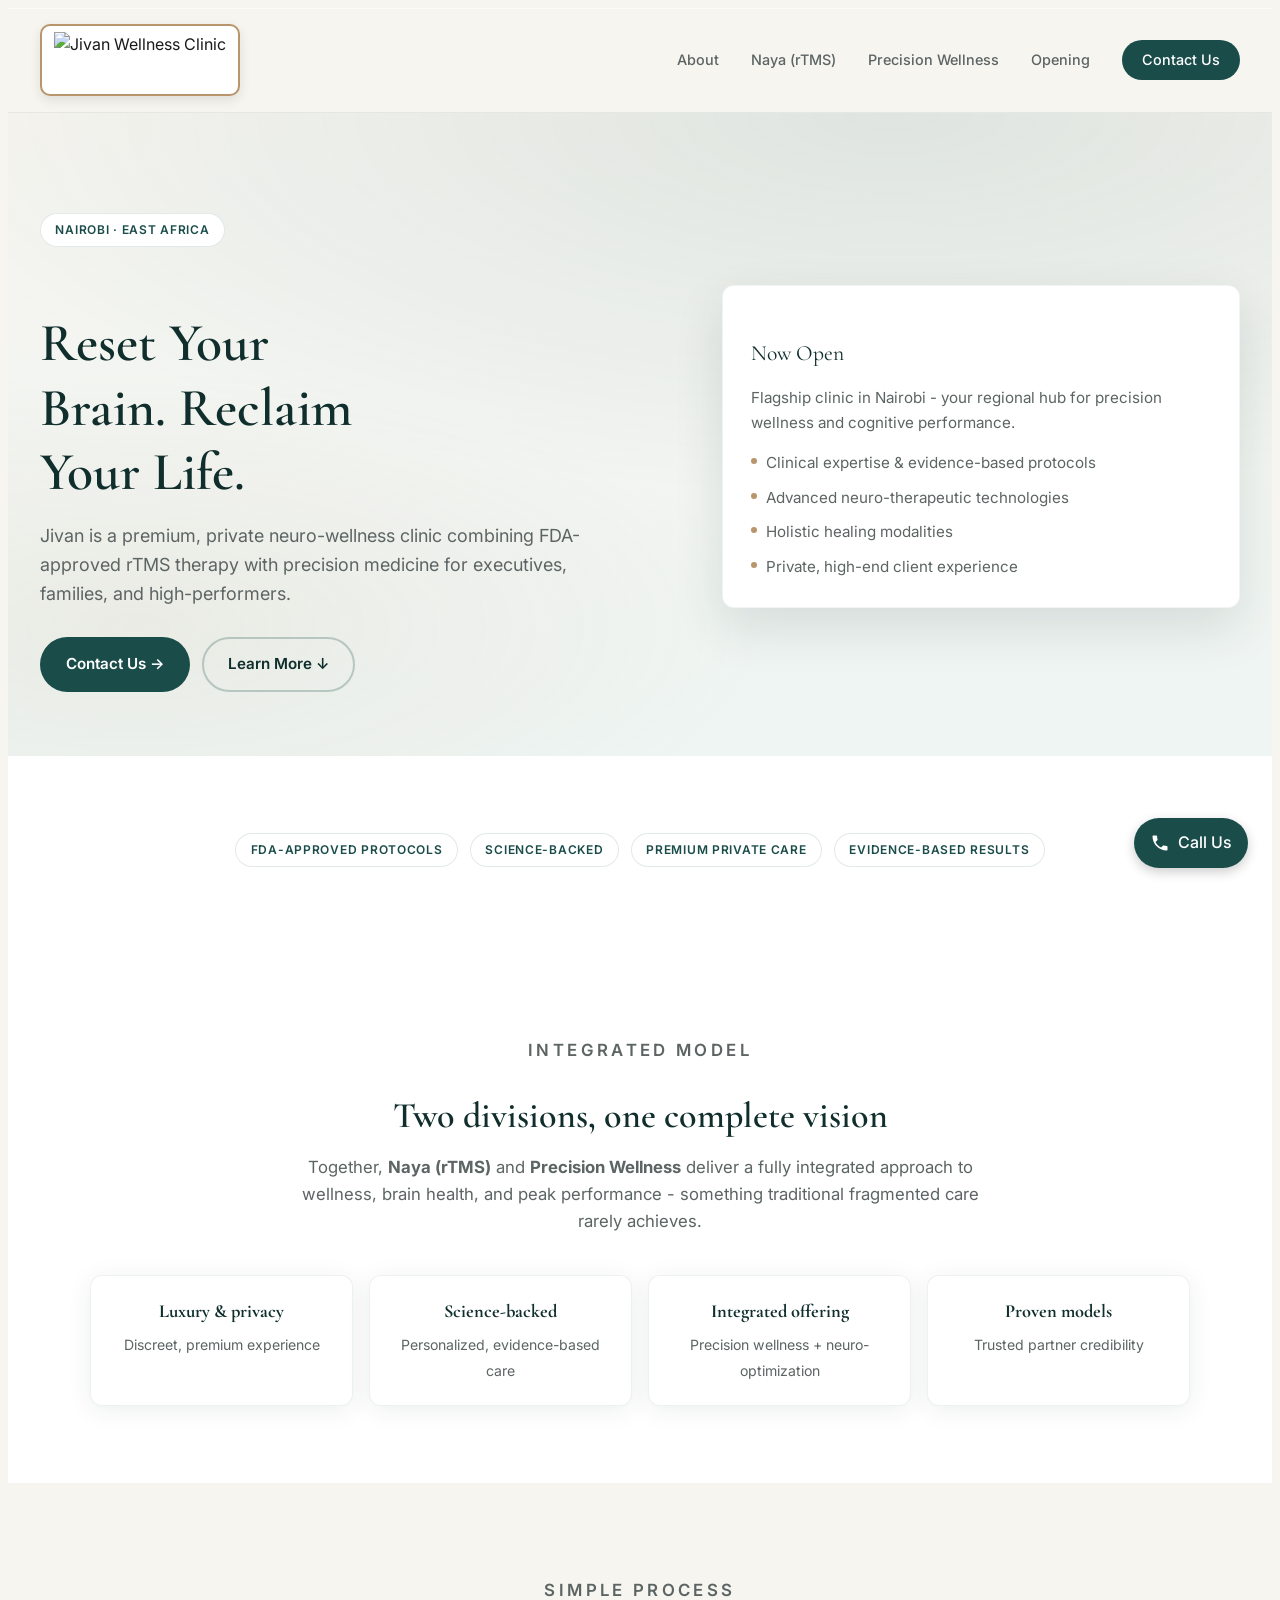
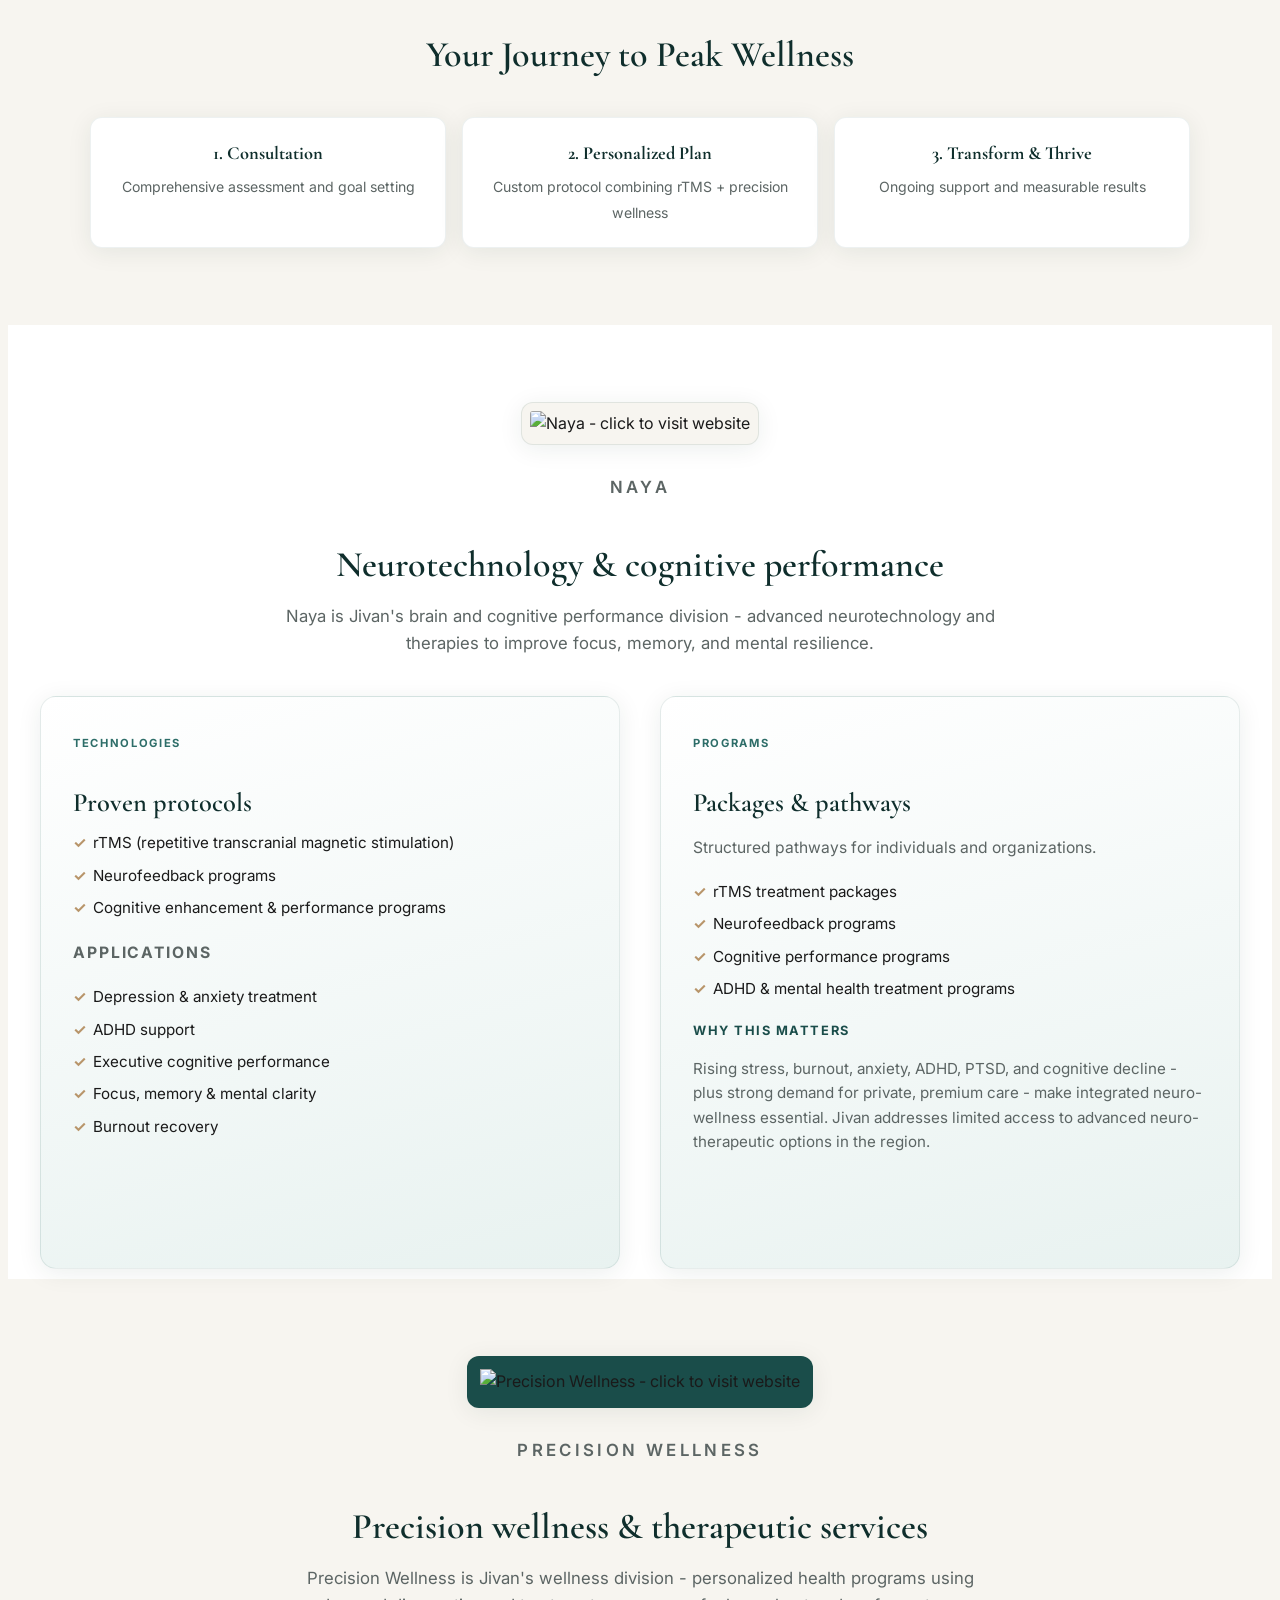
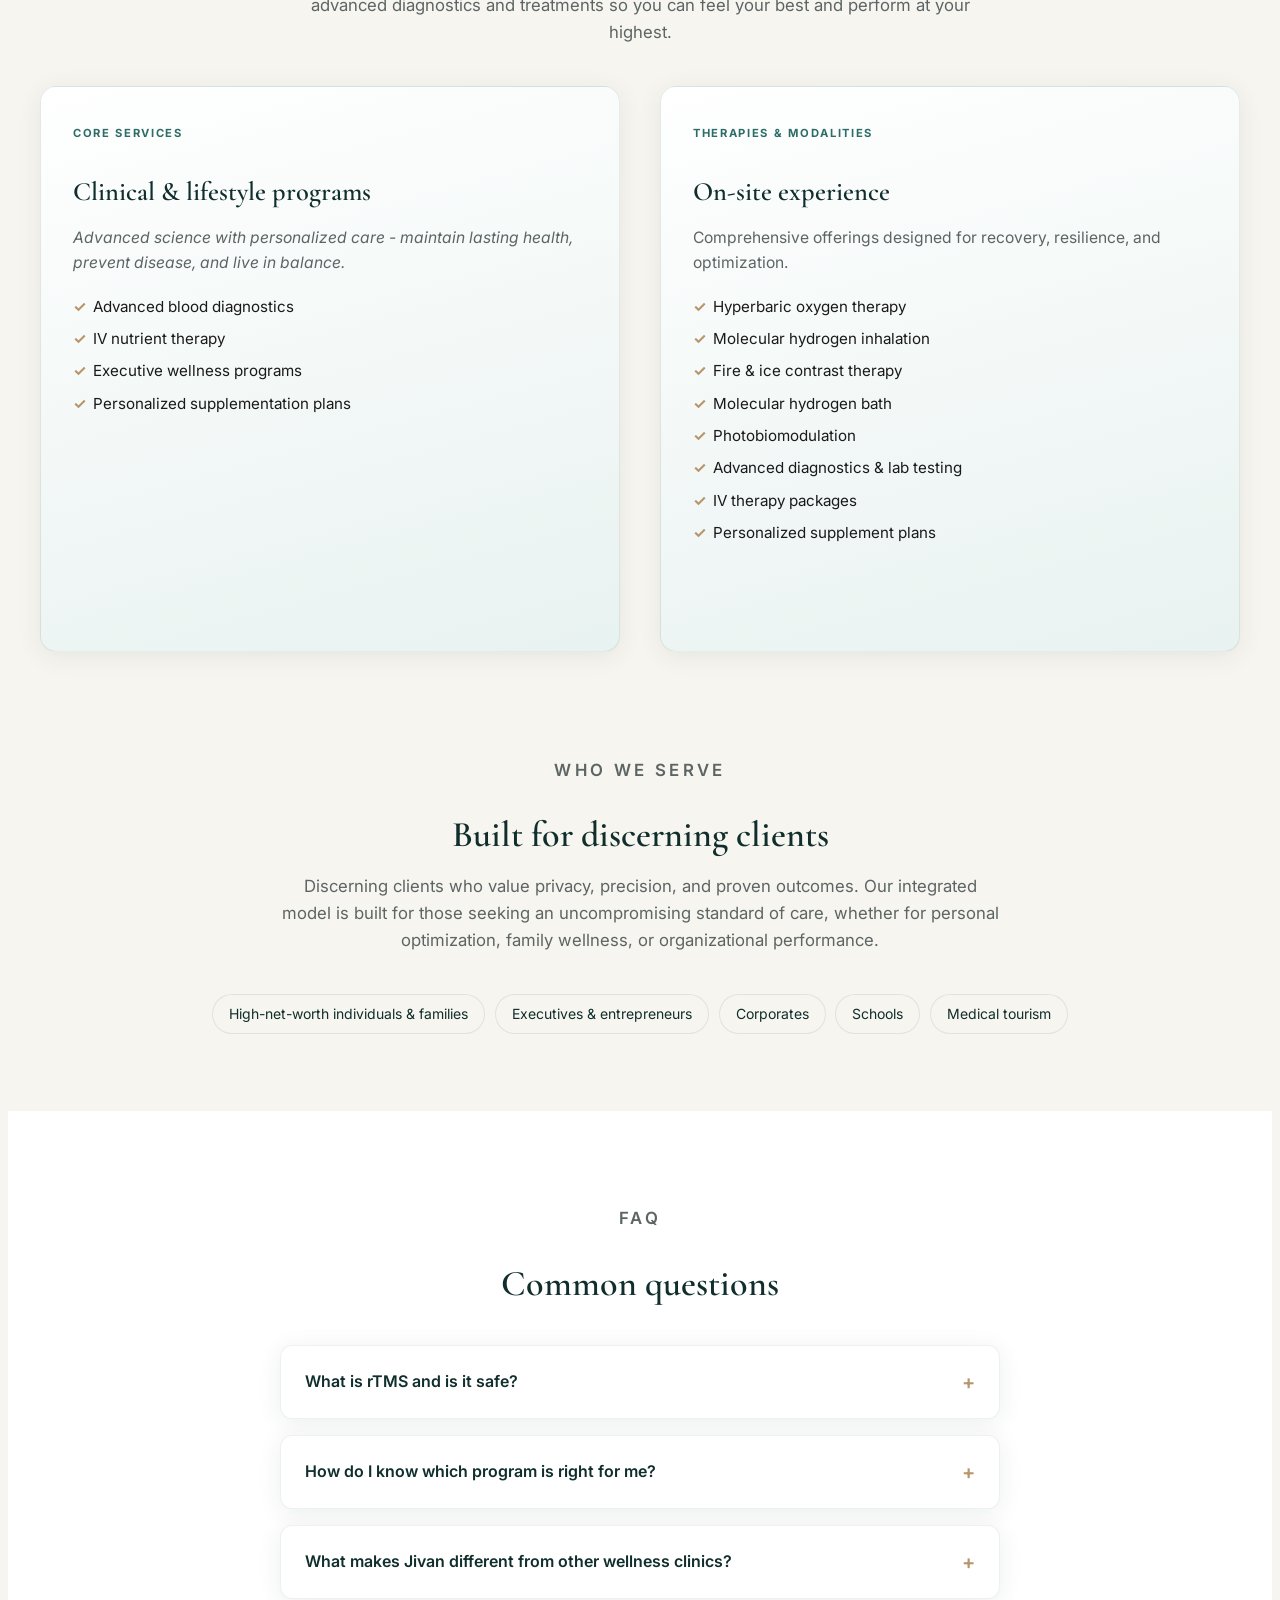
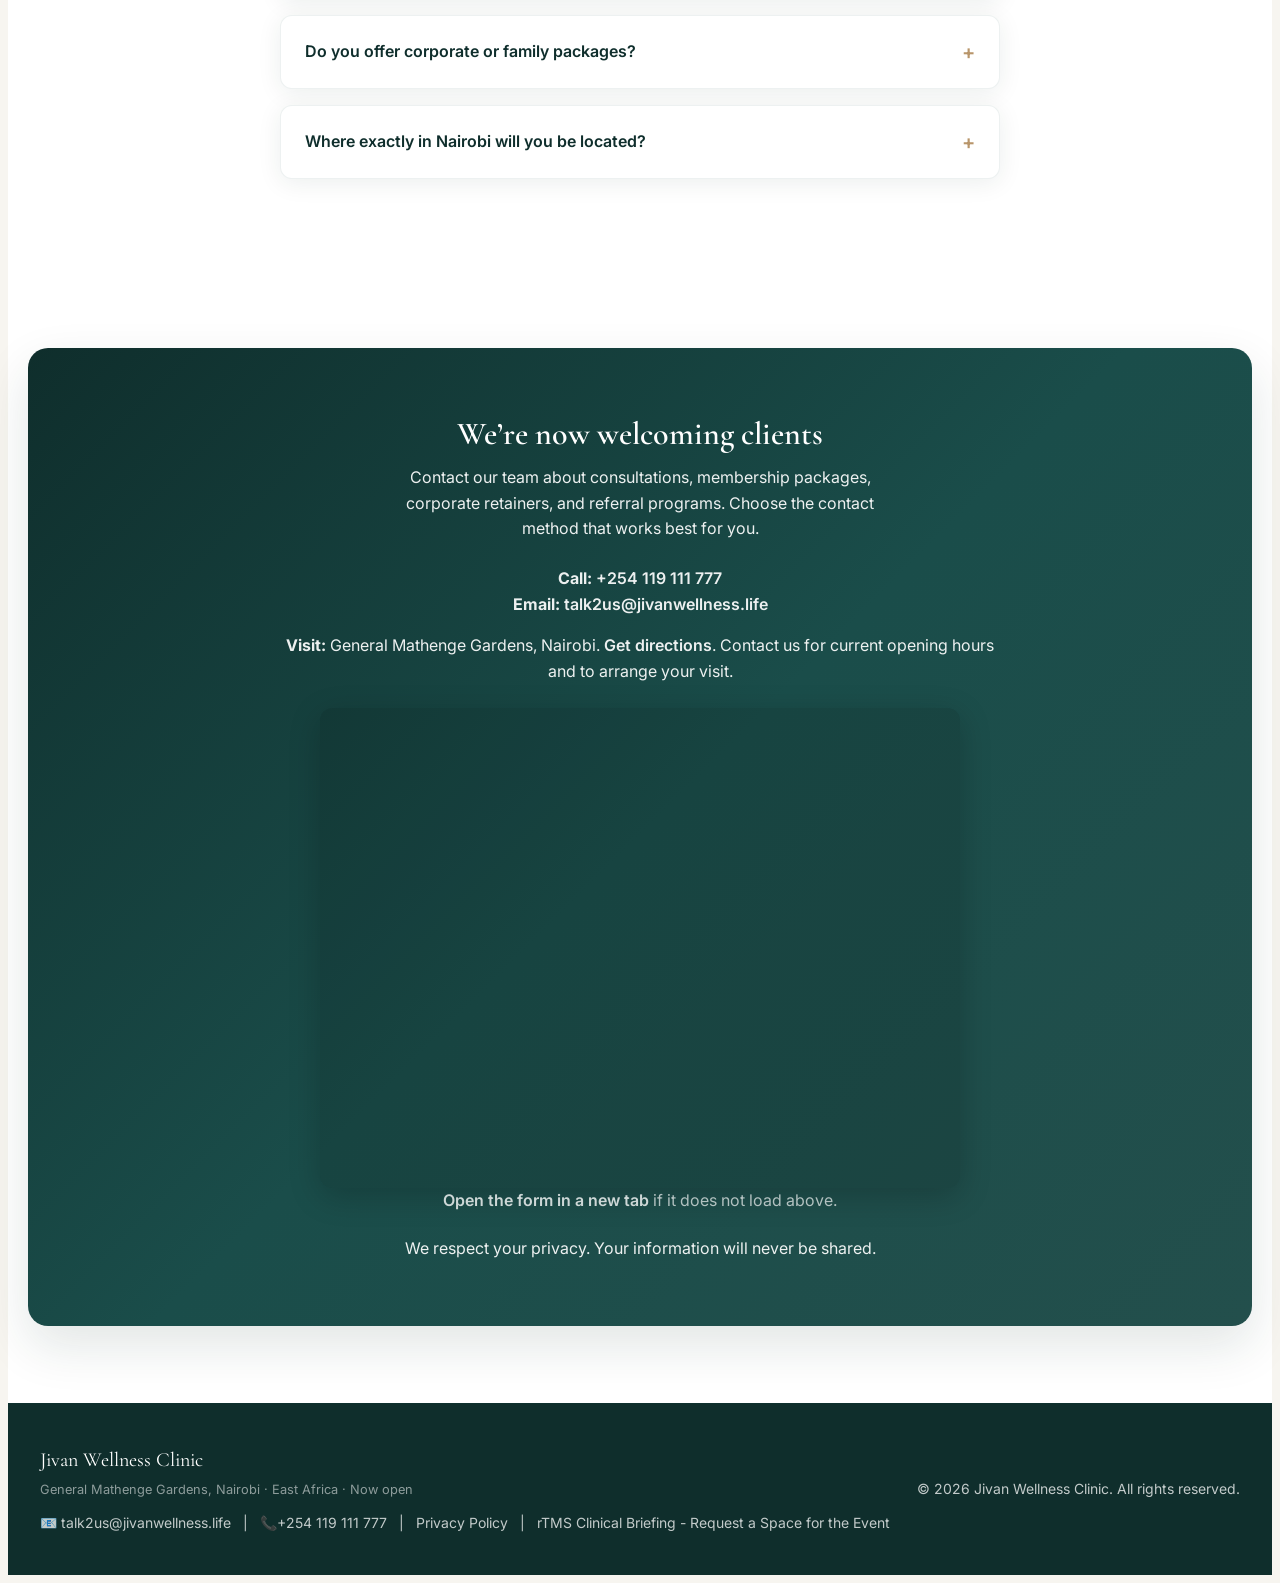
==== commit a4cb955c: "Update contact information and enhance call-to-action sections for clarity" ====
--- a/public/index.html
+++ b/public/index.html
@@ -56,7 +56,7 @@
     <a class="jivan-skip" href="#main">Skip to main content</a>
 
     <!-- Floating Contact Button -->
-    <a class="jivan-float-call" href="tel:01168333444">
+    <a class="jivan-float-call" href="tel:+254119111777">
         <svg width="20" height="20" viewBox="0 0 24 24" fill="white" stroke="none"><path d="M6.62 10.79c1.44 2.83 3.76 5.14 6.59 6.59l2.2-2.2c.28-.28.67-.36 1.02-.24 1.12.37 2.33.57 3.57.57.55 0 1 .45 1 1V20c0 .55-.45 1-1 1-9.39 0-17-7.61-17-17 0-.55.45-1 1-1h3.5c.55 0 1 .45 1 1 0 1.25.2 2.45.57 3.57.11.35.03.74-.25 1.02l-2.2 2.2z"/></svg>
         Call Us
     </a>
@@ -71,7 +71,7 @@
                 <a href="#naya">Naya (rTMS)</a>
                 <a href="#precision">Precision Wellness</a>
                 <a href="#opening">Opening</a>
-                <a class="jivan-nav__cta" href="#waitlist">Join waitlist</a>
+                <a class="jivan-nav__cta" href="#waitlist">Contact Us</a>
             </nav>
             <button type="button" class="jivan-menu-btn" aria-label="Open menu" aria-expanded="false" id="jivanMenuBtn">
                 <svg width="22" height="22" viewBox="0 0 24 24" fill="none" stroke="currentColor" stroke-width="2" aria-hidden="true" class="jivan-menu-icon">
@@ -87,7 +87,7 @@
             <a href="#naya">Naya (rTMS)</a>
             <a href="#precision">Precision Wellness</a>
             <a href="#opening">Opening</a>
-            <a href="#waitlist">Join waitlist</a>
+            <a href="#waitlist">Contact Us</a>
         </div>
     </header>
 
@@ -99,10 +99,10 @@
                     <p class="jivan-badge">Nairobi · East Africa</p>
                     <h1 id="hero-heading">Reset Your Brain. Reclaim Your Life.</h1>
                     <p class="jivan-hero__lead">
-                        East Africa's first integrated neuro-wellness clinic - combining FDA-approved rTMS therapy with precision medicine for executives, families, and high-performers.
+                        Jivan is a premium, private neuro-wellness clinic combining FDA-approved rTMS therapy with precision medicine for executives, families, and high-performers.
                     </p>
                     <div class="jivan-hero__actions">
-                        <a class="jivan-btn jivan-btn--primary" href="#waitlist">Join Waitlist →</a>
+                        <a class="jivan-btn jivan-btn--primary" href="#waitlist">Contact Us →</a>
                         <a class="jivan-btn jivan-btn--ghost" href="#naya">Learn More ↓</a>
                     </div>
                 </div>
@@ -321,12 +321,17 @@
         <section class="jivan-section jivan-section--alt">
             <div class="jivan-cta" id="waitlist">
                 <h2>We’re now welcoming clients</h2>
-                <p>Get in touch to ask about consultations, membership packages, corporate retainers, and referral programs. Leave your details and our team will follow up with you.</p>
+                <p>Contact our team about consultations, membership packages, corporate retainers, and referral programs. Choose the contact method that works best for you.</p>
+                <div class="jivan-contact" aria-label="Clinic contact and visit details">
+                    <p><strong>Call:</strong> <a href="tel:+254119111777">+254 119 111 777</a><br>
+                    <strong>Email:</strong> <a href="mailto:talk2us@jivanwellness.life">talk2us@jivanwellness.life</a></p>
+                    <p><strong>Visit:</strong> General Mathenge Gardens, Nairobi. <a href="https://www.google.com/maps/search/?api=1&amp;query=General+Mathenge+Gardens%2C+Nairobi" target="_blank" rel="noopener noreferrer">Get directions</a>. Contact us for current opening hours and to arrange your visit.</p>
+                </div>
                 <div class="jivan-embed">
                     <iframe
                         class="jivan-embed__frame"
                         id="waitlistFormEmbed"
-                        title="Jivan waitlist - Microsoft form"
+                        title="Contact Jivan Wellness Clinic"
                         width="640"
                         height="480"
                         src="https://forms.cloud.microsoft/r/FdHanae69X?embed=true"
@@ -357,7 +362,7 @@
                 <div class="jivan-footer__contact">
                     <a href="mailto:talk2us@jivanwellness.life">📧 talk2us@jivanwellness.life</a>
                     <span class="jivan-footer__contact-sep" aria-hidden="true">|</span>
-                    <a href="tel:01168333444">📞+254 119 111 777 </a>
+                    <a href="tel:+254119111777">📞+254 119 111 777</a>
                     <span class="jivan-footer__contact-sep" aria-hidden="true">|</span>
                     <a href="/privacy">Privacy Policy</a>
                     <span class="jivan-footer__contact-sep" aria-hidden="true">|</span>
--- a/public/assets/jivan-wellness.css
+++ b/public/assets/jivan-wellness.css
@@ -851,6 +851,22 @@
   max-width: 520px;
   margin: 0 auto 1.5rem;
   font-size: 1rem;
+}
+
+.jivan-cta .jivan-contact {
+  max-width: 720px;
+  margin: 0 auto 1.5rem;
+}
+
+.jivan-cta .jivan-contact p {
+  max-width: none;
+  margin-bottom: 1rem;
+}
+
+.jivan-cta .jivan-contact a {
+  color: var(--jivan-white);
+  font-weight: 600;
+  text-underline-offset: 3px;
 }
 
 .jivan-cta .jivan-btn--primary {
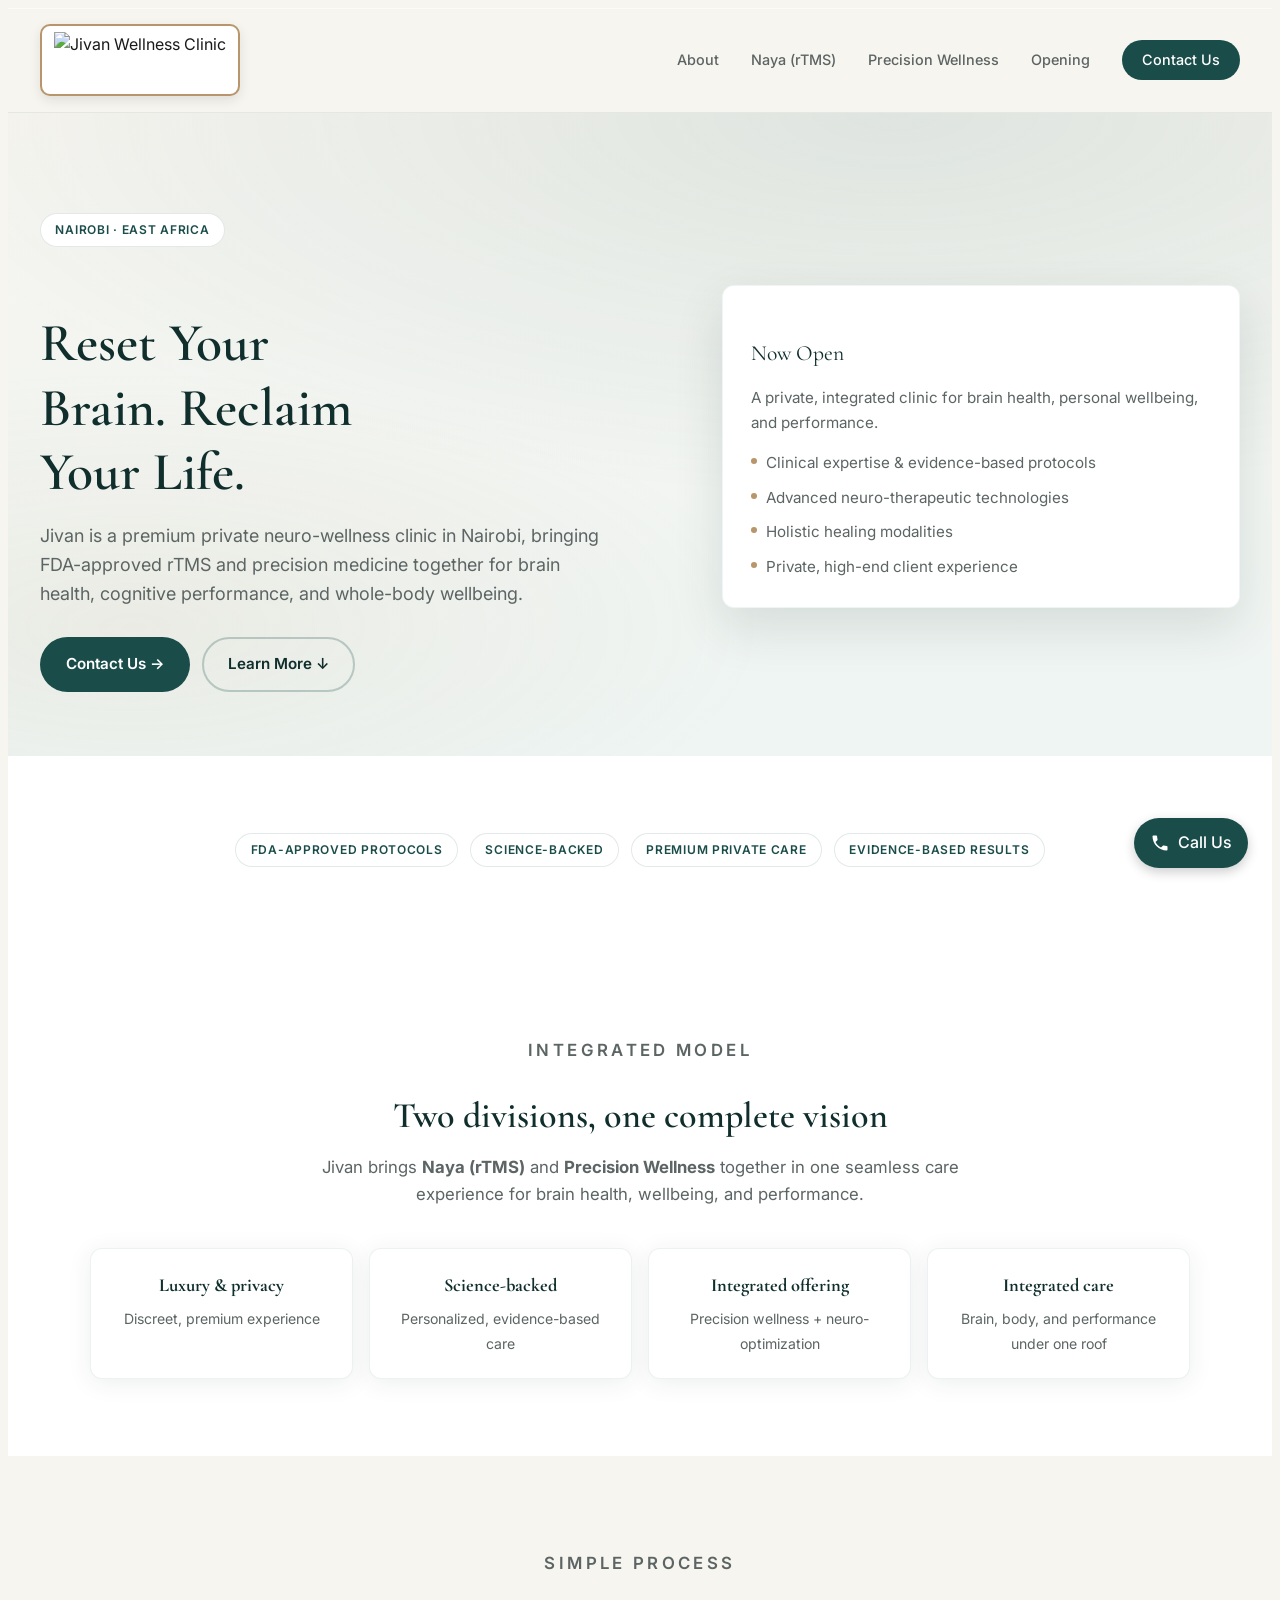
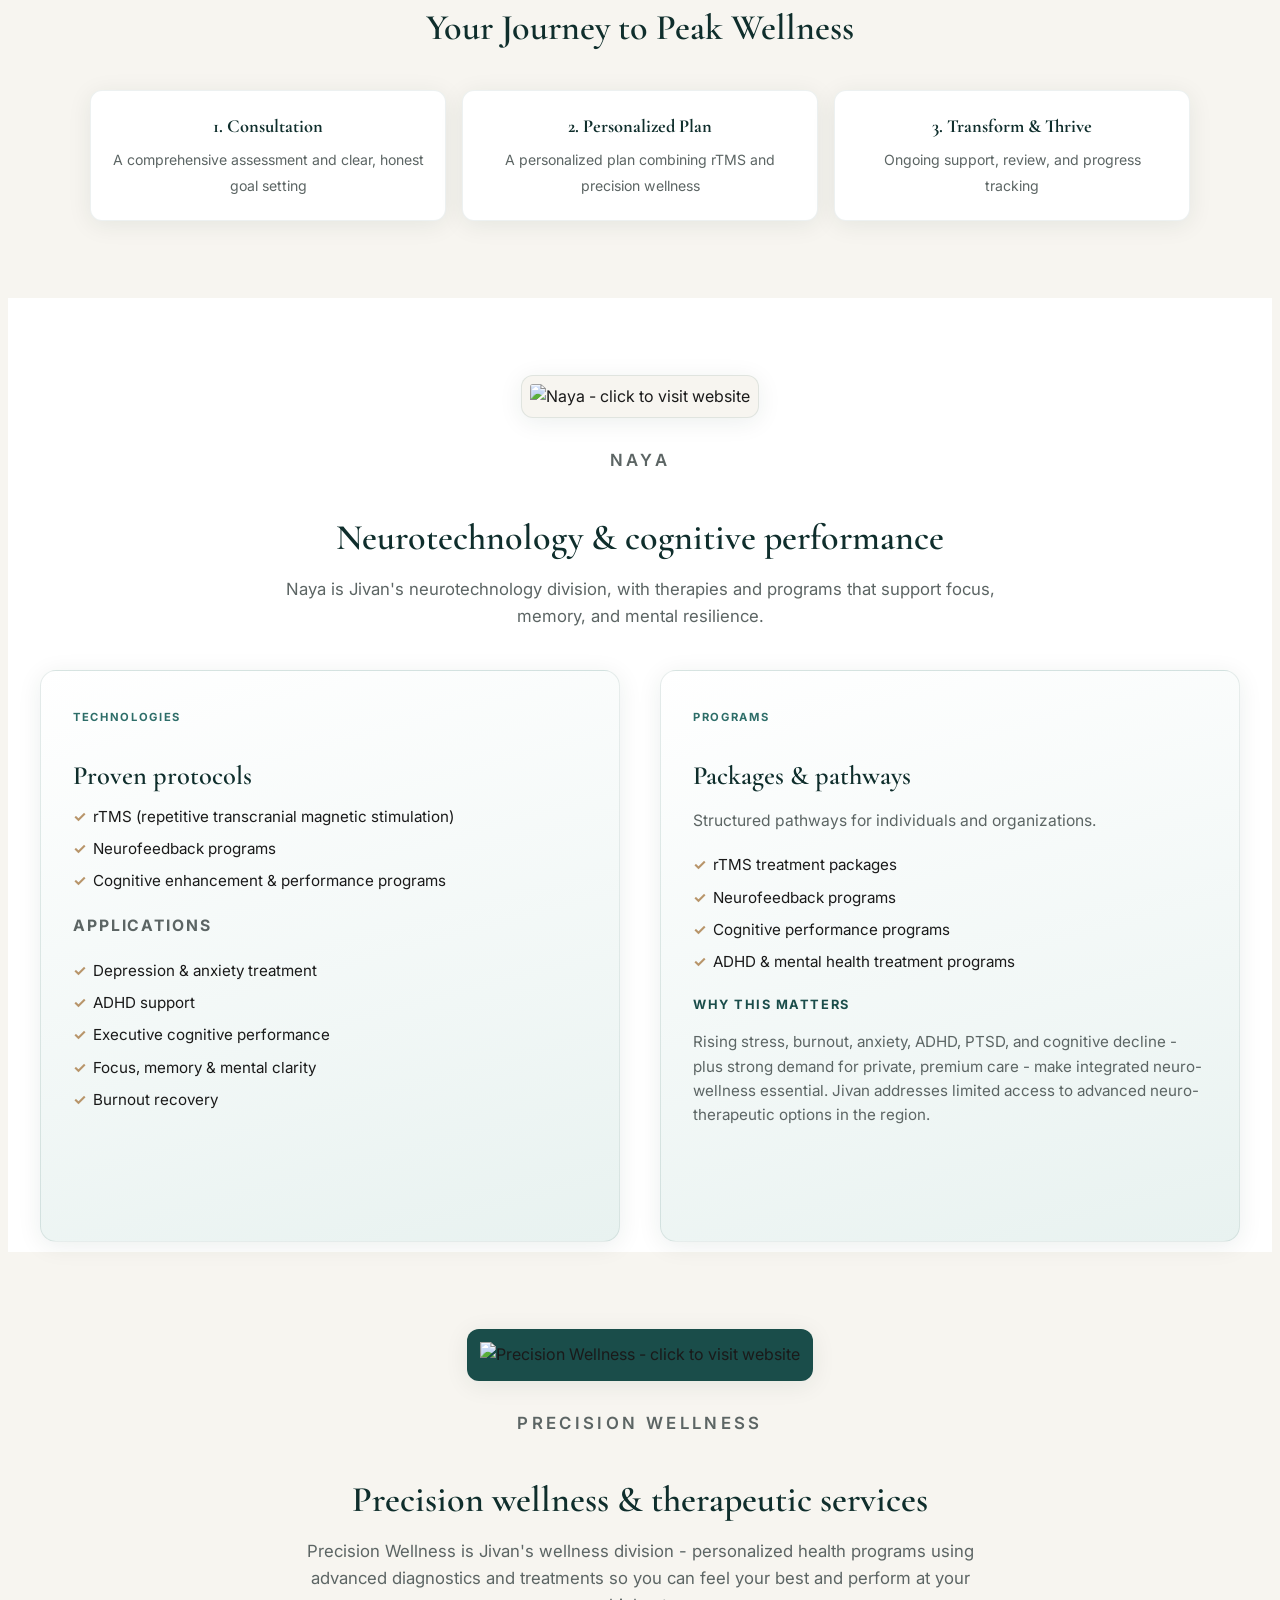
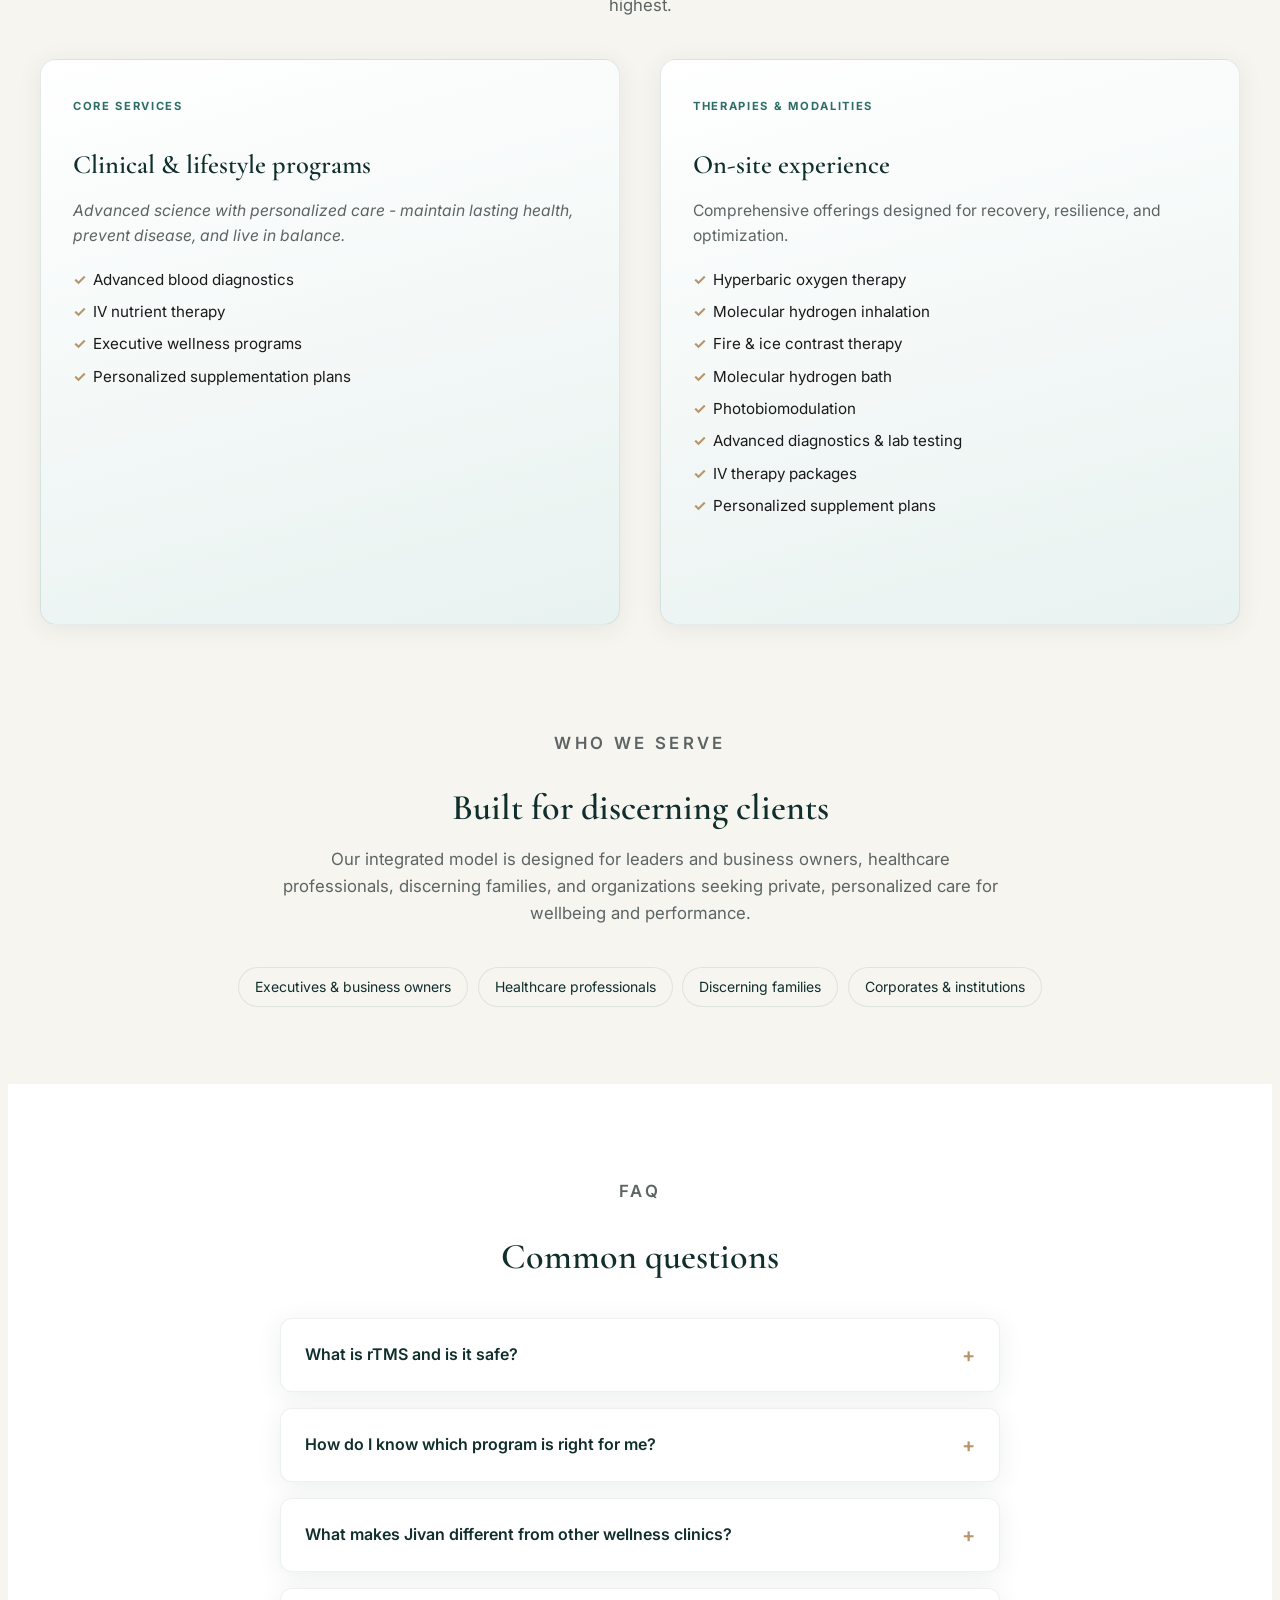
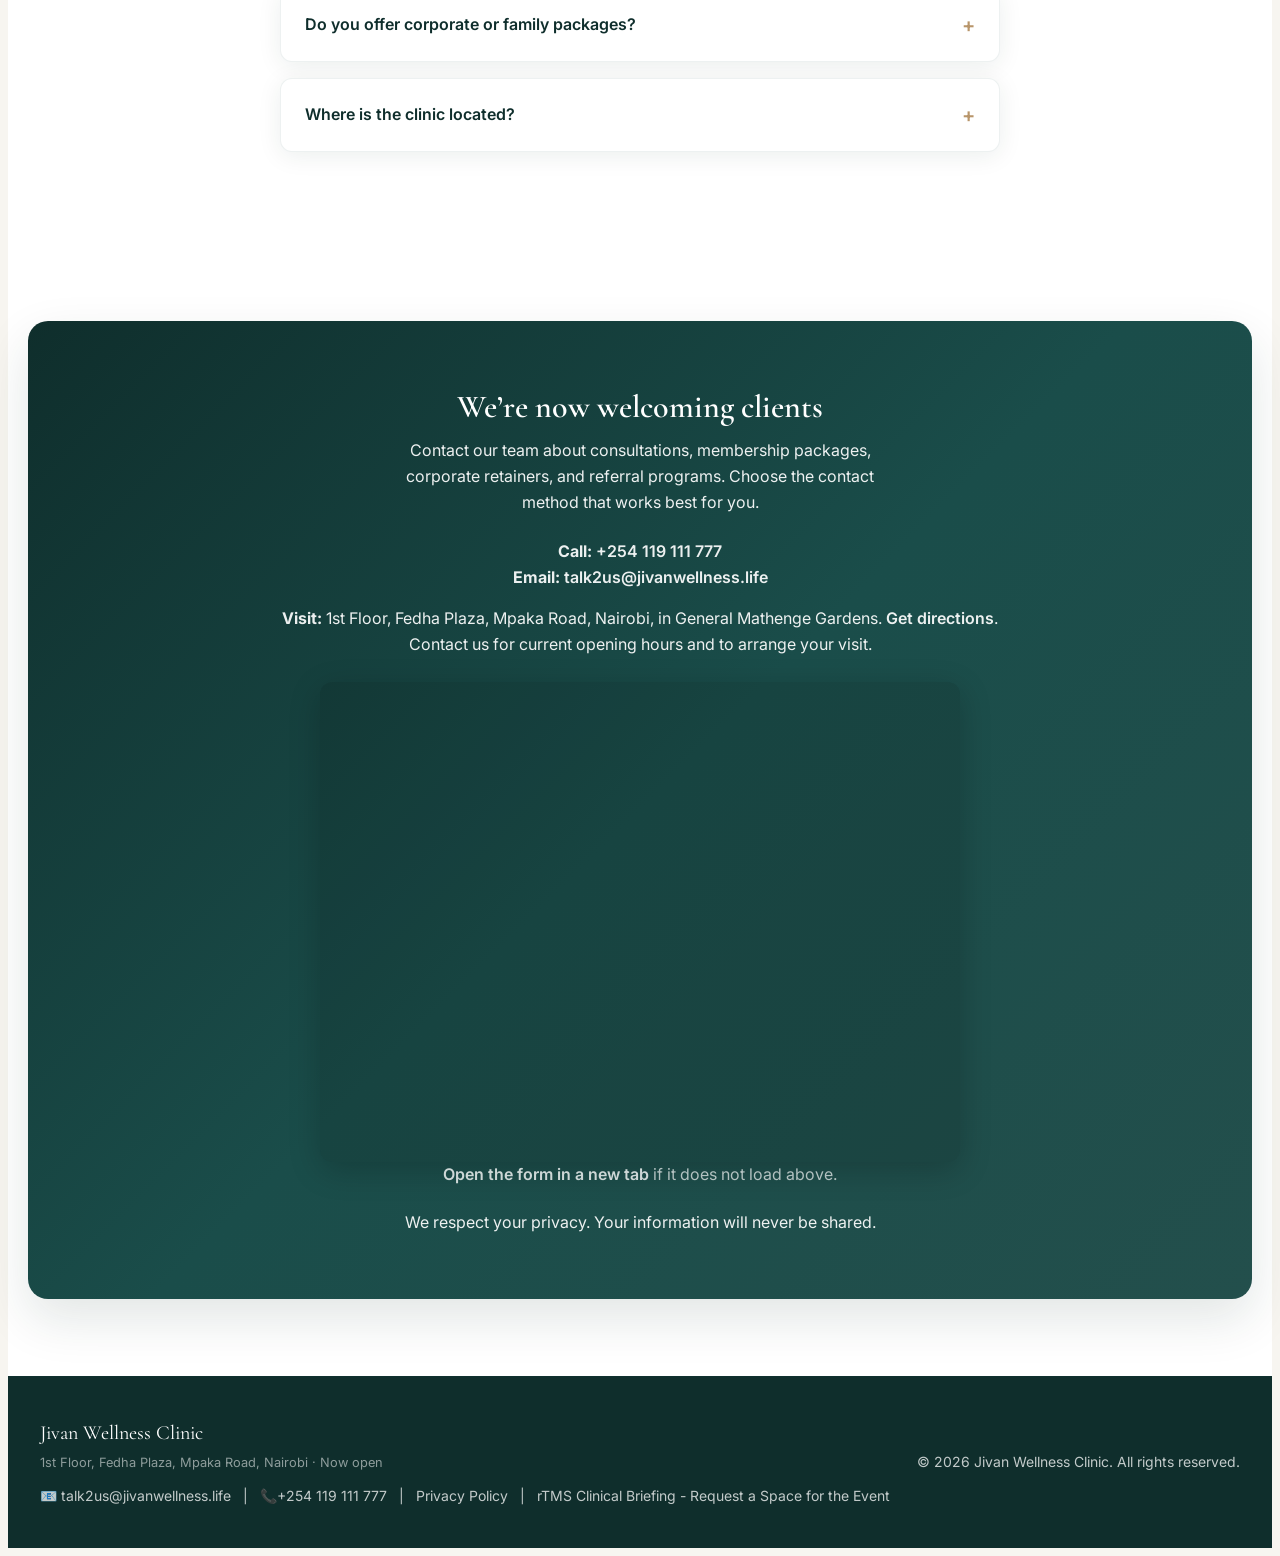
==== commit 13544a38: "Refresh clinic profile and visit information" ====
--- a/public/index.html
+++ b/public/index.html
@@ -3,11 +3,11 @@
 <head>
     <meta charset="UTF-8">
     <meta name="viewport" content="width=device-width, initial-scale=1.0">
-    <meta name="description" content="Jivan Wellness Clinic is now open in Nairobi, offering premium science-backed wellness and neuro-therapy.">
+    <meta name="description" content="Jivan Wellness Clinic is now open in Nairobi, bringing premium private neuro-wellness, FDA-approved rTMS, and precision wellness together.">
     <meta name="keywords" content="Jivan Wellness, Nairobi wellness clinic, Naya, Precision Wellness, rTMS, executive wellness, East Africa">
 
     <meta property="og:title" content="Jivan Wellness Clinic | Now Open in Nairobi">
-    <meta property="og:description" content="Science-backed wellness and neuro-therapy for high-performing individuals, families, and organizations. Nairobi - East Africa.">
+    <meta property="og:description" content="A premium private clinic bringing neurotechnology and precision wellness together for individuals, families, and organizations in Nairobi.">
     <meta property="og:type" content="website">
     <meta property="og:url" content="https://jivanwellness.life/">
     <meta property="og:site_name" content="Jivan Wellness Clinic">
@@ -17,7 +17,7 @@
 
     <meta name="twitter:card" content="summary_large_image">
     <meta name="twitter:title" content="Jivan Wellness Clinic | Now Open in Nairobi">
-    <meta name="twitter:description" content="Science-backed wellness and neuro-therapy in Nairobi - East Africa.">
+    <meta name="twitter:description" content="Premium private neuro-wellness, FDA-approved rTMS, and precision wellness in Nairobi.">
     <meta name="twitter:image" content="https://jivanwellness.life/assets/final%20logo%20jivan.jpg.jpeg">
 
     <title>Jivan Wellness Clinic | Now Open · Nairobi</title>
@@ -41,7 +41,7 @@
         "name": "Jivan Wellness Clinic",
         "url": "https://jivanwellness.life/",
         "image": "https://jivanwellness.life/assets/final%20logo%20jivan.jpg.jpeg",
-        "description": "Premium wellness and neuro-therapy center in Nairobi,Kenya - East Africa.",
+        "description": "Premium private neuro-wellness clinic combining FDA-approved rTMS and precision wellness in Nairobi, Kenya.",
         "address": {
             "@type": "PostalAddress",
             "addressLocality": "Nairobi",
@@ -99,7 +99,7 @@
                     <p class="jivan-badge">Nairobi · East Africa</p>
                     <h1 id="hero-heading">Reset Your Brain. Reclaim Your Life.</h1>
                     <p class="jivan-hero__lead">
-                        Jivan is a premium, private neuro-wellness clinic combining FDA-approved rTMS therapy with precision medicine for executives, families, and high-performers.
+                        Jivan is a premium private neuro-wellness clinic in Nairobi, bringing FDA-approved rTMS and precision medicine together for brain health, cognitive performance, and whole-body wellbeing.
                     </p>
                     <div class="jivan-hero__actions">
                         <a class="jivan-btn jivan-btn--primary" href="#waitlist">Contact Us →</a>
@@ -109,7 +109,7 @@
                 <aside class="jivan-hero-card" id="opening" aria-labelledby="opening-card-title">
                     <p id="opening-card-title" class="jivan-hero-card__title">Now Open</p>
                     <p class="jivan-hero-card__desc">
-                        Flagship clinic in Nairobi - your regional hub for precision wellness and cognitive performance.
+                        A private, integrated clinic for brain health, personal wellbeing, and performance.
                     </p>
                     <ul class="jivan-pill-list">
                         <li>Clinical expertise &amp; evidence-based protocols</li>
@@ -137,7 +137,7 @@
                 <p class="jivan-eyebrow">Integrated model</p>
                 <h2 id="about-heading">Two divisions, one complete vision</h2>
                 <p>
-                    Together, <strong>Naya (rTMS)</strong> and <strong>Precision Wellness</strong> deliver a fully integrated approach to wellness, brain health, and peak performance - something traditional fragmented care rarely achieves.
+                    Jivan brings <strong>Naya (rTMS)</strong> and <strong>Precision Wellness</strong> together in one seamless care experience for brain health, wellbeing, and performance.
                 </p>
             </div>
             <div class="jivan-pillars">
@@ -154,8 +154,8 @@
                     <span>Precision wellness + neuro-optimization</span>
                 </div>
                 <div class="jivan-pillar">
-                    <strong>Proven models</strong>
-                    <span>Trusted partner credibility</span>
+                    <strong>Integrated care</strong>
+                    <span>Brain, body, and performance under one roof</span>
                 </div>
             </div>
         </section>
@@ -169,15 +169,15 @@
             <div class="jivan-pillars">
                 <div class="jivan-pillar">
                     <strong>1. Consultation</strong>
-                    <span>Comprehensive assessment and goal setting</span>
+                    <span>A comprehensive assessment and clear, honest goal setting</span>
                 </div>
                 <div class="jivan-pillar">
                     <strong>2. Personalized Plan</strong>
-                    <span>Custom protocol combining rTMS + precision wellness</span>
+                    <span>A personalized plan combining rTMS and precision wellness</span>
                 </div>
                 <div class="jivan-pillar">
                     <strong>3. Transform & Thrive</strong>
-                    <span>Ongoing support and measurable results</span>
+                    <span>Ongoing support, review, and progress tracking</span>
                 </div>
             </div>
         </section>
@@ -193,7 +193,7 @@
                 </div>
                 <h2>Neurotechnology &amp; cognitive performance</h2>
                 <p>
-                    Naya is Jivan's brain and cognitive performance division - advanced neurotechnology and therapies to improve focus, memory, and mental resilience.
+                    Naya is Jivan's neurotechnology division, with therapies and programs that support focus, memory, and mental resilience.
                 </p>
             </div>
             <div class="jivan-split">
@@ -278,14 +278,13 @@
             <div class="jivan-section__head">
                 <p class="jivan-eyebrow">Who we serve</p>
                 <h2 id="audience-heading">Built for discerning clients</h2>
-                <p>Discerning clients who value privacy, precision, and proven outcomes. Our integrated model is built for those seeking an uncompromising standard of care, whether for personal optimization, family wellness, or organizational performance.</p>
+                <p>Our integrated model is designed for leaders and business owners, healthcare professionals, discerning families, and organizations seeking private, personalized care for wellbeing and performance.</p>
             </div>
             <div class="jivan-audience">
-                <span class="jivan-chip">High-net-worth individuals &amp; families</span>
-                <span class="jivan-chip">Executives &amp; entrepreneurs</span>
-                <span class="jivan-chip">Corporates</span>
-                <span class="jivan-chip">Schools</span>
-                <span class="jivan-chip">Medical tourism</span>
+                <span class="jivan-chip">Executives &amp; business owners</span>
+                <span class="jivan-chip">Healthcare professionals</span>
+                <span class="jivan-chip">Discerning families</span>
+                <span class="jivan-chip">Corporates &amp; institutions</span>
             </div>
         </section>
 
@@ -312,8 +311,8 @@
                     <p>Yes. We design custom programs for executive teams, organizations, and families. Corporate retainers include priority booking, on-site assessments, and dedicated account management. Contact us for a confidential consultation.</p>
                 </details>
                 <details class="jivan-faq__item">
-                    <summary>Where exactly in Nairobi will you be located?</summary>
-                    <p>Our flagship clinic is located at General Mathenge Gardens, Nairobi, easily accessible from major business districts. Contact us for location details and to arrange your visit.</p>
+                    <summary>Where is the clinic located?</summary>
+                    <p>Visit us at 1st Floor, Fedha Plaza, Mpaka Road, Nairobi, in General Mathenge Gardens. Contact us for current opening hours and to arrange your visit.</p>
                 </details>
             </div>
         </section>
@@ -325,7 +324,7 @@
                 <div class="jivan-contact" aria-label="Clinic contact and visit details">
                     <p><strong>Call:</strong> <a href="tel:+254119111777">+254 119 111 777</a><br>
                     <strong>Email:</strong> <a href="mailto:talk2us@jivanwellness.life">talk2us@jivanwellness.life</a></p>
-                    <p><strong>Visit:</strong> General Mathenge Gardens, Nairobi. <a href="https://www.google.com/maps/search/?api=1&amp;query=General+Mathenge+Gardens%2C+Nairobi" target="_blank" rel="noopener noreferrer">Get directions</a>. Contact us for current opening hours and to arrange your visit.</p>
+                    <p><strong>Visit:</strong> 1st Floor, Fedha Plaza, Mpaka Road, Nairobi, in General Mathenge Gardens. <a href="https://www.google.com/maps/search/?api=1&amp;query=Fedha+Plaza%2C+Mpaka+Road%2C+Nairobi" target="_blank" rel="noopener noreferrer">Get directions</a>. Contact us for current opening hours and to arrange your visit.</p>
                 </div>
                 <div class="jivan-embed">
                     <iframe
@@ -358,7 +357,7 @@
         <div class="jivan-footer__inner">
             <div>
                 <div class="jivan-footer__brand">Jivan Wellness Clinic</div>
-                <small>General Mathenge Gardens, Nairobi · East Africa · Now open</small>
+                <small>1st Floor, Fedha Plaza, Mpaka Road, Nairobi · Now open</small>
                 <div class="jivan-footer__contact">
                     <a href="mailto:talk2us@jivanwellness.life">📧 talk2us@jivanwellness.life</a>
                     <span class="jivan-footer__contact-sep" aria-hidden="true">|</span>
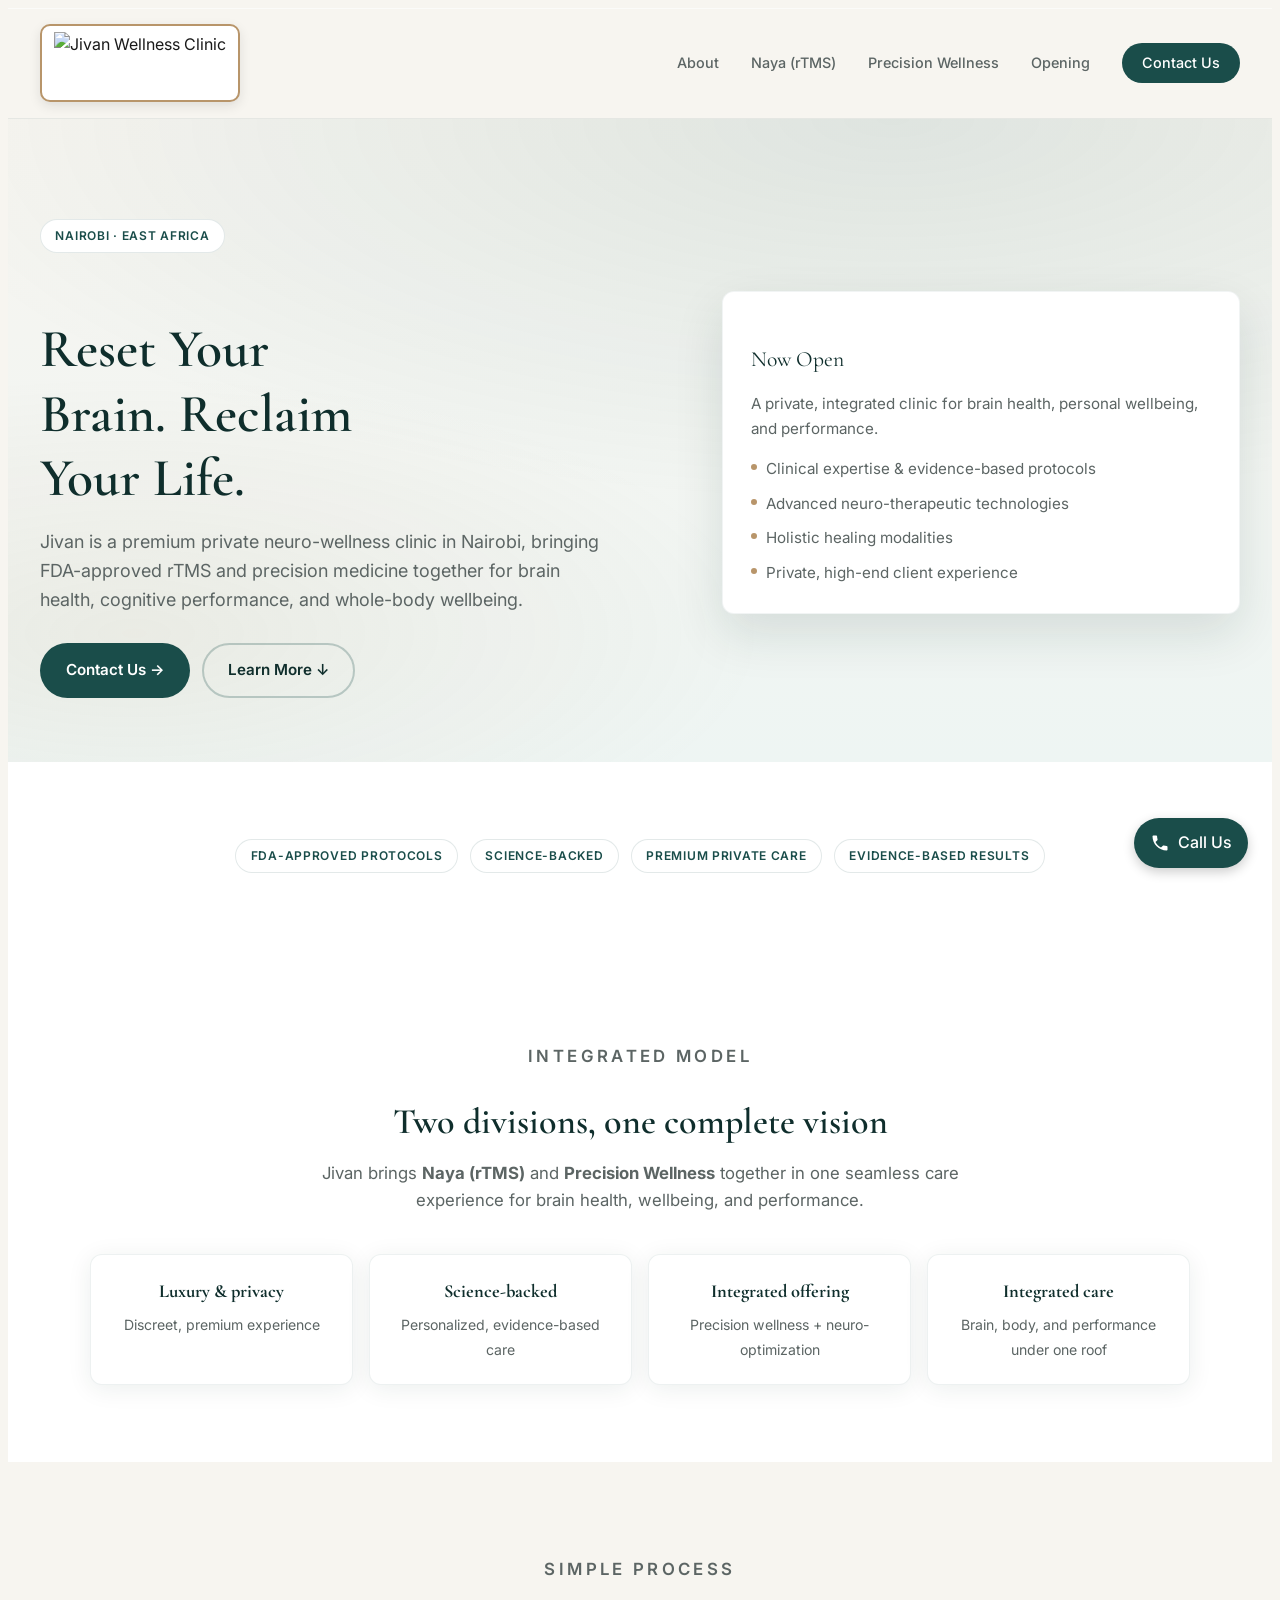
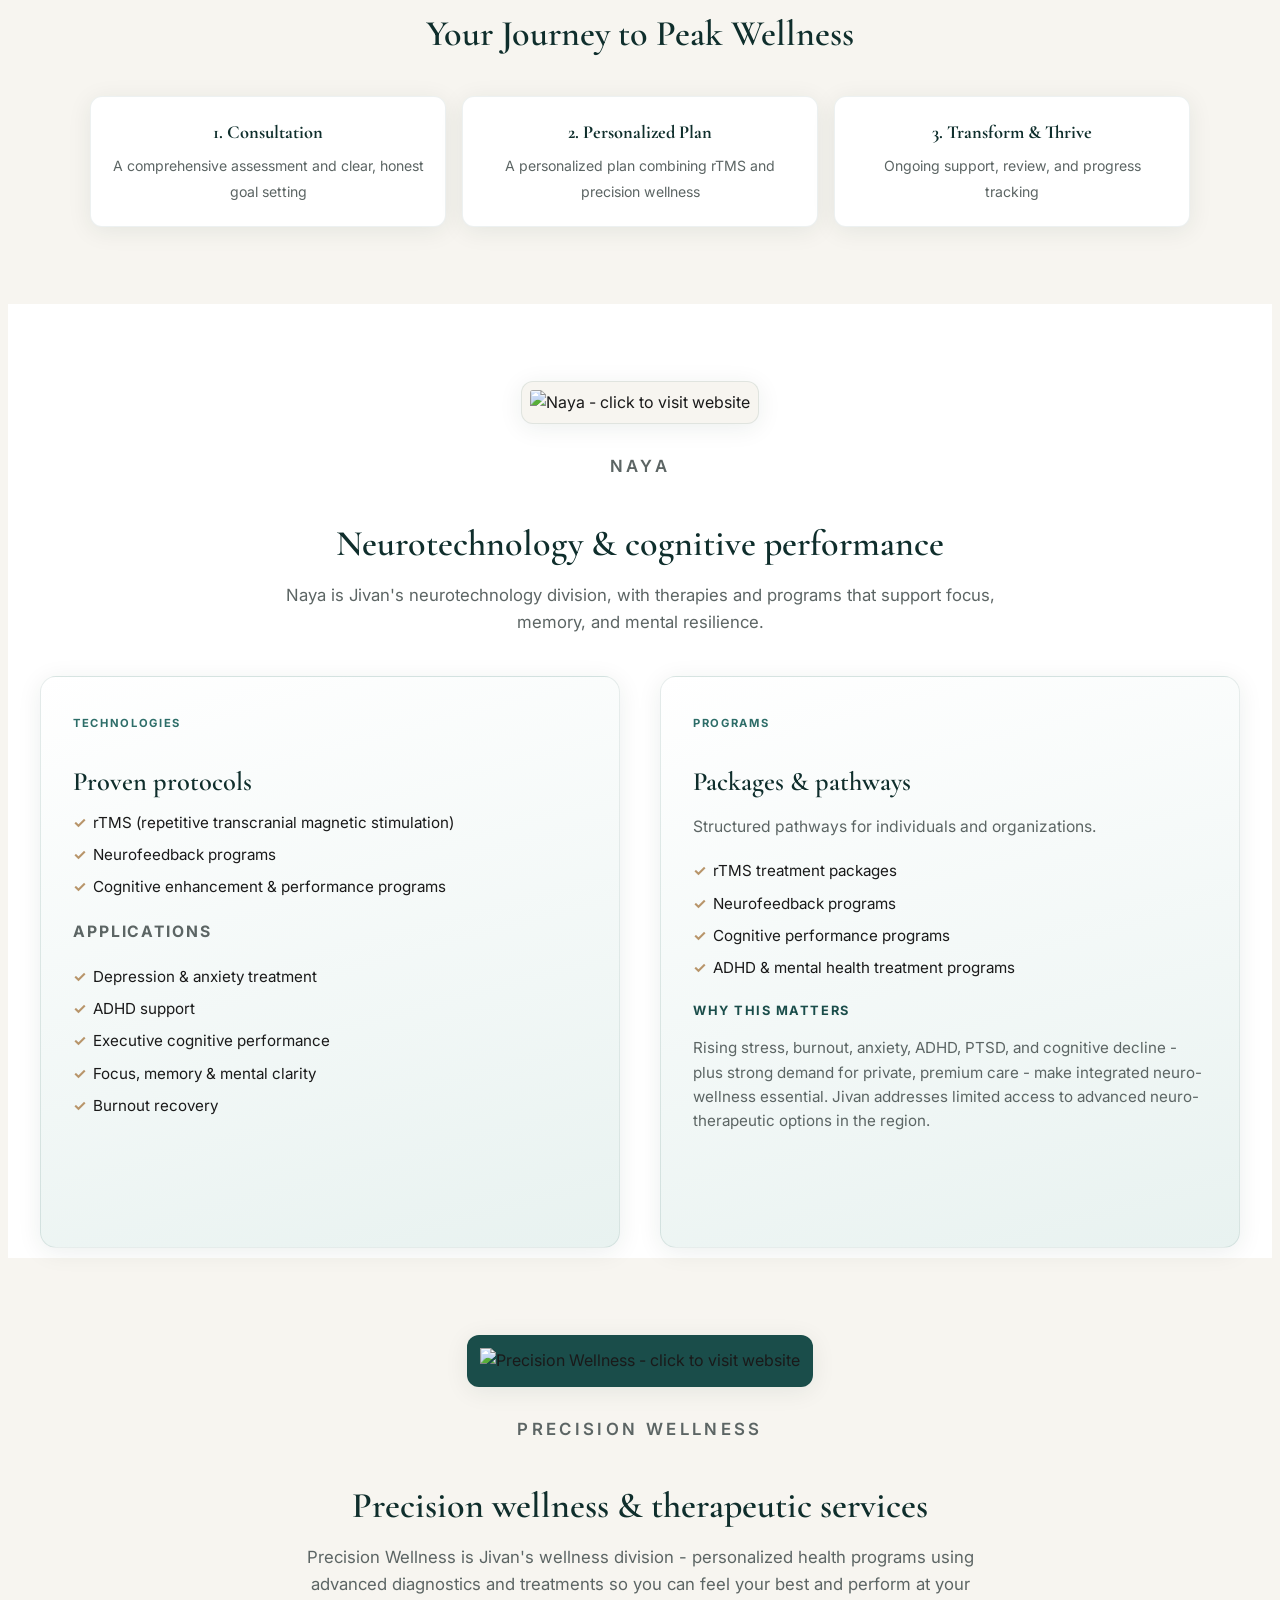
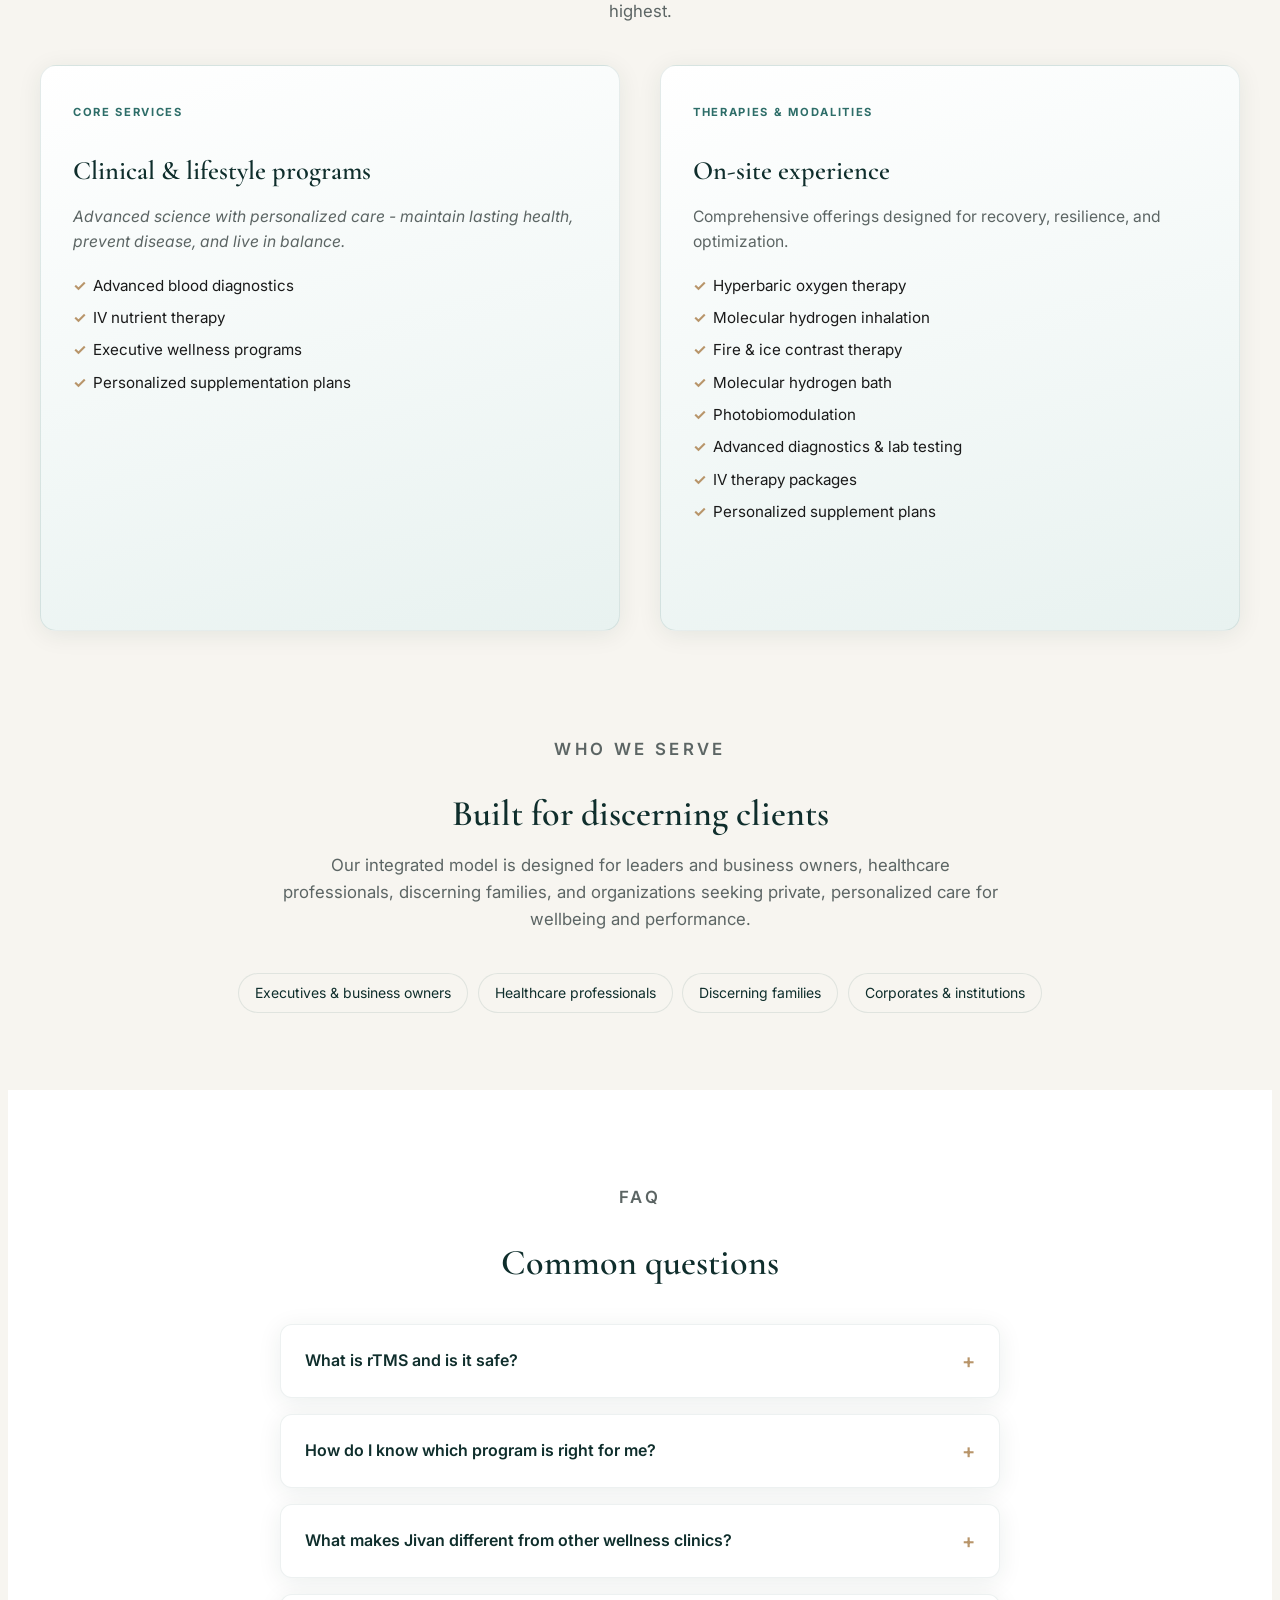
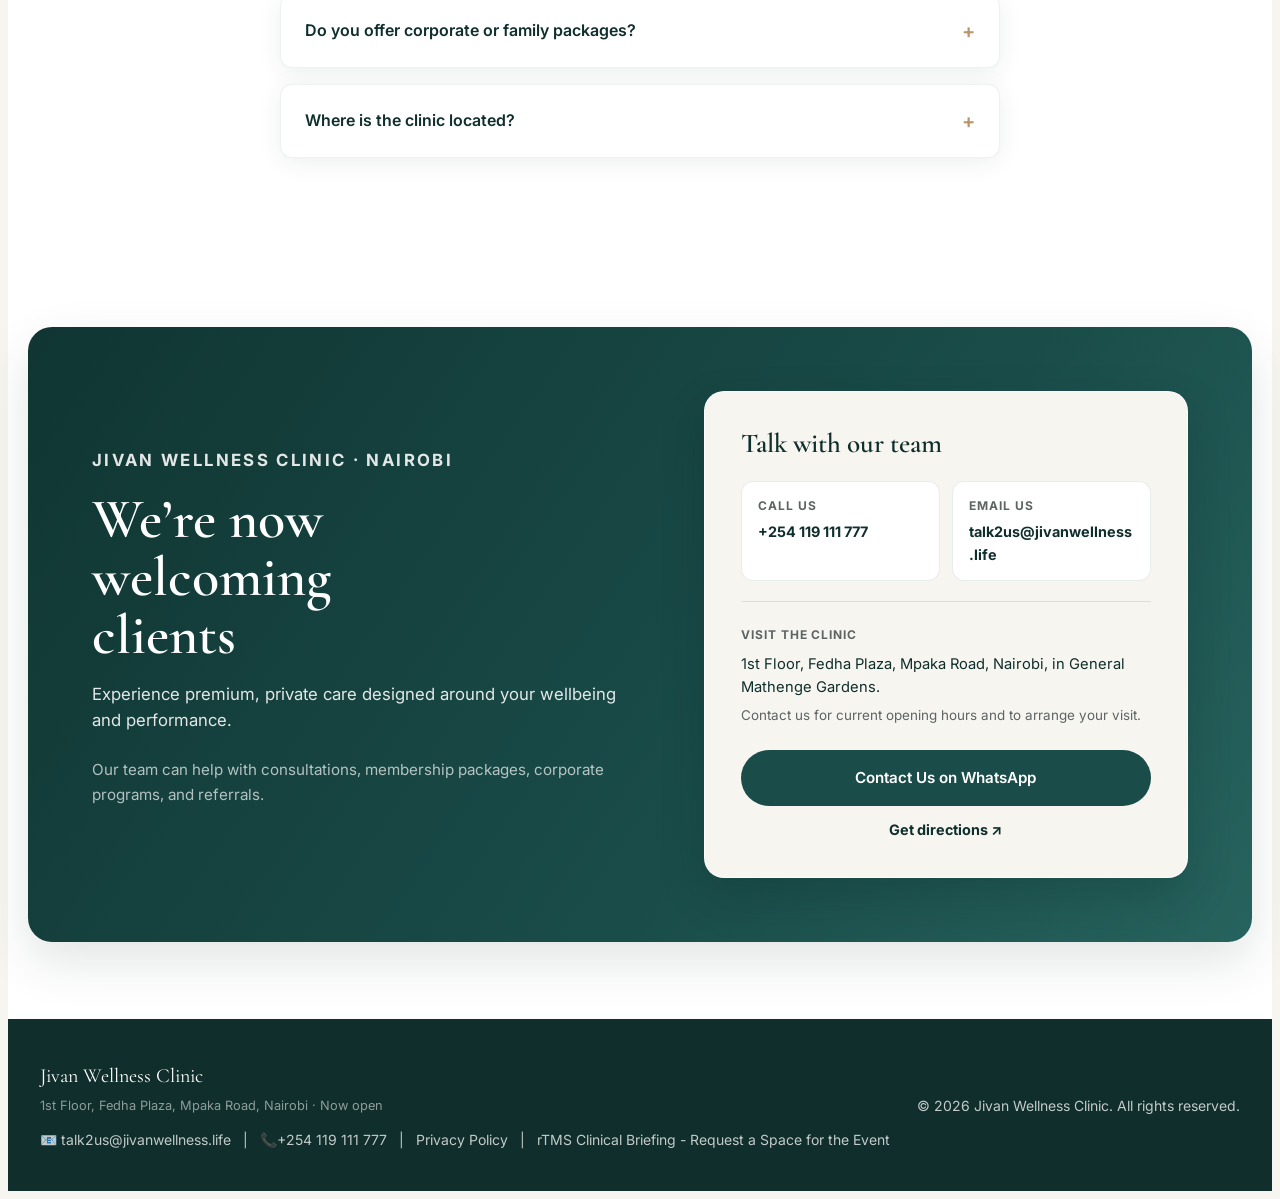
==== commit 451f1da5: "Refactor contact section for improved clarity and user experience on landing page" ====
--- a/public/index.html
+++ b/public/index.html
@@ -319,35 +319,35 @@
 
         <section class="jivan-section jivan-section--alt">
             <div class="jivan-cta" id="waitlist">
-                <h2>We’re now welcoming clients</h2>
-                <p>Contact our team about consultations, membership packages, corporate retainers, and referral programs. Choose the contact method that works best for you.</p>
-                <div class="jivan-contact" aria-label="Clinic contact and visit details">
-                    <p><strong>Call:</strong> <a href="tel:+254119111777">+254 119 111 777</a><br>
-                    <strong>Email:</strong> <a href="mailto:talk2us@jivanwellness.life">talk2us@jivanwellness.life</a></p>
-                    <p><strong>Visit:</strong> 1st Floor, Fedha Plaza, Mpaka Road, Nairobi, in General Mathenge Gardens. <a href="https://www.google.com/maps/search/?api=1&amp;query=Fedha+Plaza%2C+Mpaka+Road%2C+Nairobi" target="_blank" rel="noopener noreferrer">Get directions</a>. Contact us for current opening hours and to arrange your visit.</p>
-                </div>
-                <div class="jivan-embed">
-                    <iframe
-                        class="jivan-embed__frame"
-                        id="waitlistFormEmbed"
-                        title="Contact Jivan Wellness Clinic"
-                        width="640"
-                        height="480"
-                        src="https://forms.cloud.microsoft/r/FdHanae69X?embed=true"
-                        frameborder="0"
-                        marginwidth="0"
-                        marginheight="0"
-                        allowfullscreen
-                        webkitallowfullscreen
-                        mozallowfullscreen
-                        msallowfullscreen
-                        loading="lazy"
-                        referrerpolicy="strict-origin-when-cross-origin"></iframe>
-                    <p class="jivan-embed__fallback">
-                        <a class="jivan-embed__link" href="https://forms.cloud.microsoft/r/FdHanae69X" target="_blank" rel="noopener noreferrer">Open the form in a new tab</a>
-                        <span class="jivan-embed__hint"> if it does not load above.</span>
-                    </p>
-                    <p class="jivan-form__note jivan-embed__privacy">We respect your privacy. Your information will never be shared.</p>
+                <div class="jivan-cta__layout">
+                    <div class="jivan-cta__intro">
+                        <p class="jivan-cta__eyebrow">Jivan Wellness Clinic · Nairobi</p>
+                        <h2>We’re now welcoming clients</h2>
+                        <p>Experience premium, private care designed around your wellbeing and performance.</p>
+                        <p class="jivan-cta__supporting">Our team can help with consultations, membership packages, corporate programs, and referrals.</p>
+                    </div>
+                    <div class="jivan-cta__card">
+                        <h3>Talk with our team</h3>
+                        <div class="jivan-cta__methods">
+                            <a class="jivan-cta__method" href="tel:+254119111777">
+                                <span>Call us</span>
+                                <strong>+254 119 111 777</strong>
+                            </a>
+                            <a class="jivan-cta__method" href="mailto:talk2us@jivanwellness.life">
+                                <span>Email us</span>
+                                <strong>talk2us@jivanwellness.life</strong>
+                            </a>
+                        </div>
+                        <div class="jivan-cta__visit">
+                            <span>Visit the clinic</span>
+                            <p>1st Floor, Fedha Plaza, Mpaka Road, Nairobi, in General Mathenge Gardens.</p>
+                            <p>Contact us for current opening hours and to arrange your visit.</p>
+                        </div>
+                        <div class="jivan-cta__actions">
+                            <a class="jivan-btn jivan-btn--primary" href="https://wa.me/254119111777" target="_blank" rel="noopener noreferrer" aria-label="Contact Jivan Wellness Clinic on WhatsApp">Contact Us on WhatsApp</a>
+                            <a class="jivan-cta__directions" href="https://www.google.com/maps/search/?api=1&amp;query=Fedha+Plaza%2C+Mpaka+Road%2C+Nairobi" target="_blank" rel="noopener noreferrer">Get directions <span aria-hidden="true">↗</span></a>
+                        </div>
+                    </div>
                 </div>
             </div>
         </section>
--- a/public/assets/jivan-wellness.css
+++ b/public/assets/jivan-wellness.css
@@ -191,59 +191,6 @@
   font-size: 1rem;
 }
 
-.jivan-form__note {
-  text-align: center;
-  font-size: 0.8rem;
-  opacity: 0.7;
-  margin-top: 1rem;
-  color: var(--jivan-white);
-}
-
-/* Microsoft Forms embed (waitlist) */
-.jivan-embed {
-  max-width: 640px;
-  margin: 1.5rem auto 0;
-  text-align: center;
-}
-
-.jivan-embed__frame {
-  display: block;
-  margin-left: auto;
-  margin-right: auto;
-  max-width: 100%;
-  max-height: 100vh;
-  border: none;
-  border-radius: 12px;
-  background: rgba(0, 0, 0, 0.12);
-  box-shadow: 0 8px 32px rgba(0, 0, 0, 0.2);
-}
-
-.jivan-embed__fallback {
-  margin: 0.85rem 0 0;
-  font-size: 0.9rem;
-  color: rgba(255, 255, 255, 0.85);
-  line-height: 1.5;
-}
-
-.jivan-embed__link {
-  color: var(--jivan-gold-soft);
-  font-weight: 600;
-  text-decoration: underline;
-  text-underline-offset: 2px;
-}
-
-.jivan-embed__link:hover {
-  color: var(--jivan-white);
-}
-
-.jivan-embed__hint {
-  opacity: 0.85;
-}
-
-.jivan-embed__privacy {
-  margin-top: 1.25rem;
-}
-
 /* Social links */
 .jivan-social {
   display: flex;
@@ -368,7 +315,7 @@
 }
 
 .jivan-logo__img {
-  height: 56px;
+  height: 62px;
   width: auto;
   object-fit: contain;
   background: #ffffff;
@@ -832,49 +779,166 @@
 .jivan-cta {
   max-width: 1200px;
   margin: 0 auto;
-  padding: 2.5rem 1.75rem;
-  background: linear-gradient(135deg, var(--jivan-deep) 0%, var(--jivan-primary) 50%, #234f4c 100%);
+  padding: clamp(2rem, 5vw, 4rem);
+  background: linear-gradient(125deg, #103532 0%, #1a4d4a 62%, #27635e 100%);
+  border-radius: 24px;
+  color: var(--jivan-white);
+  box-shadow: var(--jivan-shadow-lg);
+}
+
+.jivan-cta__layout {
+  display: grid;
+  grid-template-columns: minmax(0, 1.05fr) minmax(320px, 0.95fr);
+  align-items: center;
+  gap: clamp(2rem, 6vw, 5rem);
+}
+
+.jivan-cta__eyebrow {
+  margin: 0 0 1rem;
+  color: var(--jivan-gold-soft);
+  font-size: 0.78rem;
+  font-weight: 700;
+  letter-spacing: 0.14em;
+  text-transform: uppercase;
+}
+
+.jivan-cta__intro h2 {
+  color: var(--jivan-white);
+  max-width: 12ch;
+  margin: 0 0 1rem;
+  font-size: clamp(2.2rem, 4.5vw, 3.5rem);
+  line-height: 1.04;
+}
+
+.jivan-cta__intro p {
+  max-width: 34rem;
+  margin: 0 0 1rem;
+  color: rgba(255, 255, 255, 0.88);
+  font-size: 1.05rem;
+}
+
+.jivan-cta__intro .jivan-cta__supporting {
+  margin-top: 1.5rem;
+  color: rgba(255, 255, 255, 0.68);
+  font-size: 0.95rem;
+}
+
+.jivan-cta__card {
+  padding: clamp(1.5rem, 3vw, 2.25rem);
+  border: 1px solid rgba(255, 255, 255, 0.72);
   border-radius: 20px;
+  background: var(--jivan-cream);
+  color: var(--jivan-deep);
+  box-shadow: 0 18px 45px rgba(5, 31, 29, 0.2);
+}
+
+.jivan-cta__card h3 {
+  margin: 0 0 1.25rem;
+  color: var(--jivan-deep);
+  font-family: var(--jivan-font-display);
+  font-size: 1.7rem;
+}
+
+.jivan-cta__methods {
+  display: grid;
+  grid-template-columns: repeat(2, minmax(0, 1fr));
+  gap: 0.75rem;
+}
+
+.jivan-cta__method {
+  display: flex;
+  min-width: 0;
+  flex-direction: column;
+  gap: 0.25rem;
+  padding: 0.9rem 1rem;
+  border: 1px solid rgba(26, 77, 74, 0.1);
+  border-radius: 12px;
+  background: var(--jivan-white);
+  text-decoration: none;
+  transition: border-color 0.2s, transform 0.2s;
+}
+
+.jivan-cta__method:hover {
+  border-color: var(--jivan-gold);
+  transform: translateY(-2px);
+}
+
+.jivan-cta__method span,
+.jivan-cta__visit > span {
+  color: var(--jivan-muted);
+  font-size: 0.75rem;
+  font-weight: 700;
+  letter-spacing: 0.08em;
+  text-transform: uppercase;
+}
+
+.jivan-cta__method strong {
+  overflow-wrap: anywhere;
+  color: var(--jivan-deep);
+  font-size: 0.9rem;
+}
+
+.jivan-cta__visit {
+  margin: 1.25rem 0 1.5rem;
+  padding-top: 1.2rem;
+  border-top: 1px solid rgba(26, 77, 74, 0.12);
+}
+
+.jivan-cta__visit p {
+  margin: 0.4rem 0 0;
+  color: var(--jivan-deep);
+  font-size: 0.92rem;
+  line-height: 1.55;
+}
+
+.jivan-cta__visit p + p {
+  color: var(--jivan-muted);
+  font-size: 0.84rem;
+}
+
+.jivan-cta__actions {
+  display: flex;
+  flex-direction: column;
+  align-items: stretch;
+  gap: 0.8rem;
+}
+
+.jivan-cta__card a.jivan-btn--primary {
+  width: 100%;
+  box-sizing: border-box;
+  background: var(--jivan-primary);
+  color: var(--jivan-white);
   text-align: center;
-  color: var(--jivan-white);
-  box-shadow: var(--jivan-shadow-lg);
-}
-
-.jivan-cta h2 {
-  color: var(--jivan-white);
-  font-size: clamp(1.5rem, 3vw, 2rem);
-  margin-bottom: 0.75rem;
-}
-
-.jivan-cta p {
-  opacity: 0.92;
-  max-width: 520px;
-  margin: 0 auto 1.5rem;
-  font-size: 1rem;
-}
-
-.jivan-cta .jivan-contact {
-  max-width: 720px;
-  margin: 0 auto 1.5rem;
-}
-
-.jivan-cta .jivan-contact p {
-  max-width: none;
-  margin-bottom: 1rem;
-}
-
-.jivan-cta .jivan-contact a {
-  color: var(--jivan-white);
-  font-weight: 600;
+}
+
+.jivan-cta__card a.jivan-btn--primary:hover {
+  background: var(--jivan-mid);
+  color: var(--jivan-white);
+}
+
+.jivan-cta__directions {
+  align-self: center;
+  color: var(--jivan-primary);
+  font-size: 0.9rem;
+  font-weight: 700;
   text-underline-offset: 3px;
 }
 
-.jivan-cta .jivan-btn--primary {
-  background: var(--jivan-white);
-  color: var(--jivan-deep);
-}
-.jivan-cta .jivan-btn--primary:hover {
-  background: var(--jivan-cream);
+.jivan-cta__directions:focus-visible,
+.jivan-cta__method:focus-visible {
+  outline: 2px solid var(--jivan-gold);
+  outline-offset: 3px;
+}
+
+@media (max-width: 760px) {
+  .jivan-cta__layout {
+    grid-template-columns: minmax(0, 1fr);
+    gap: 1.75rem;
+  }
+
+  .jivan-cta__intro h2 {
+    max-width: 16ch;
+  }
 }
 
 /* Contact */
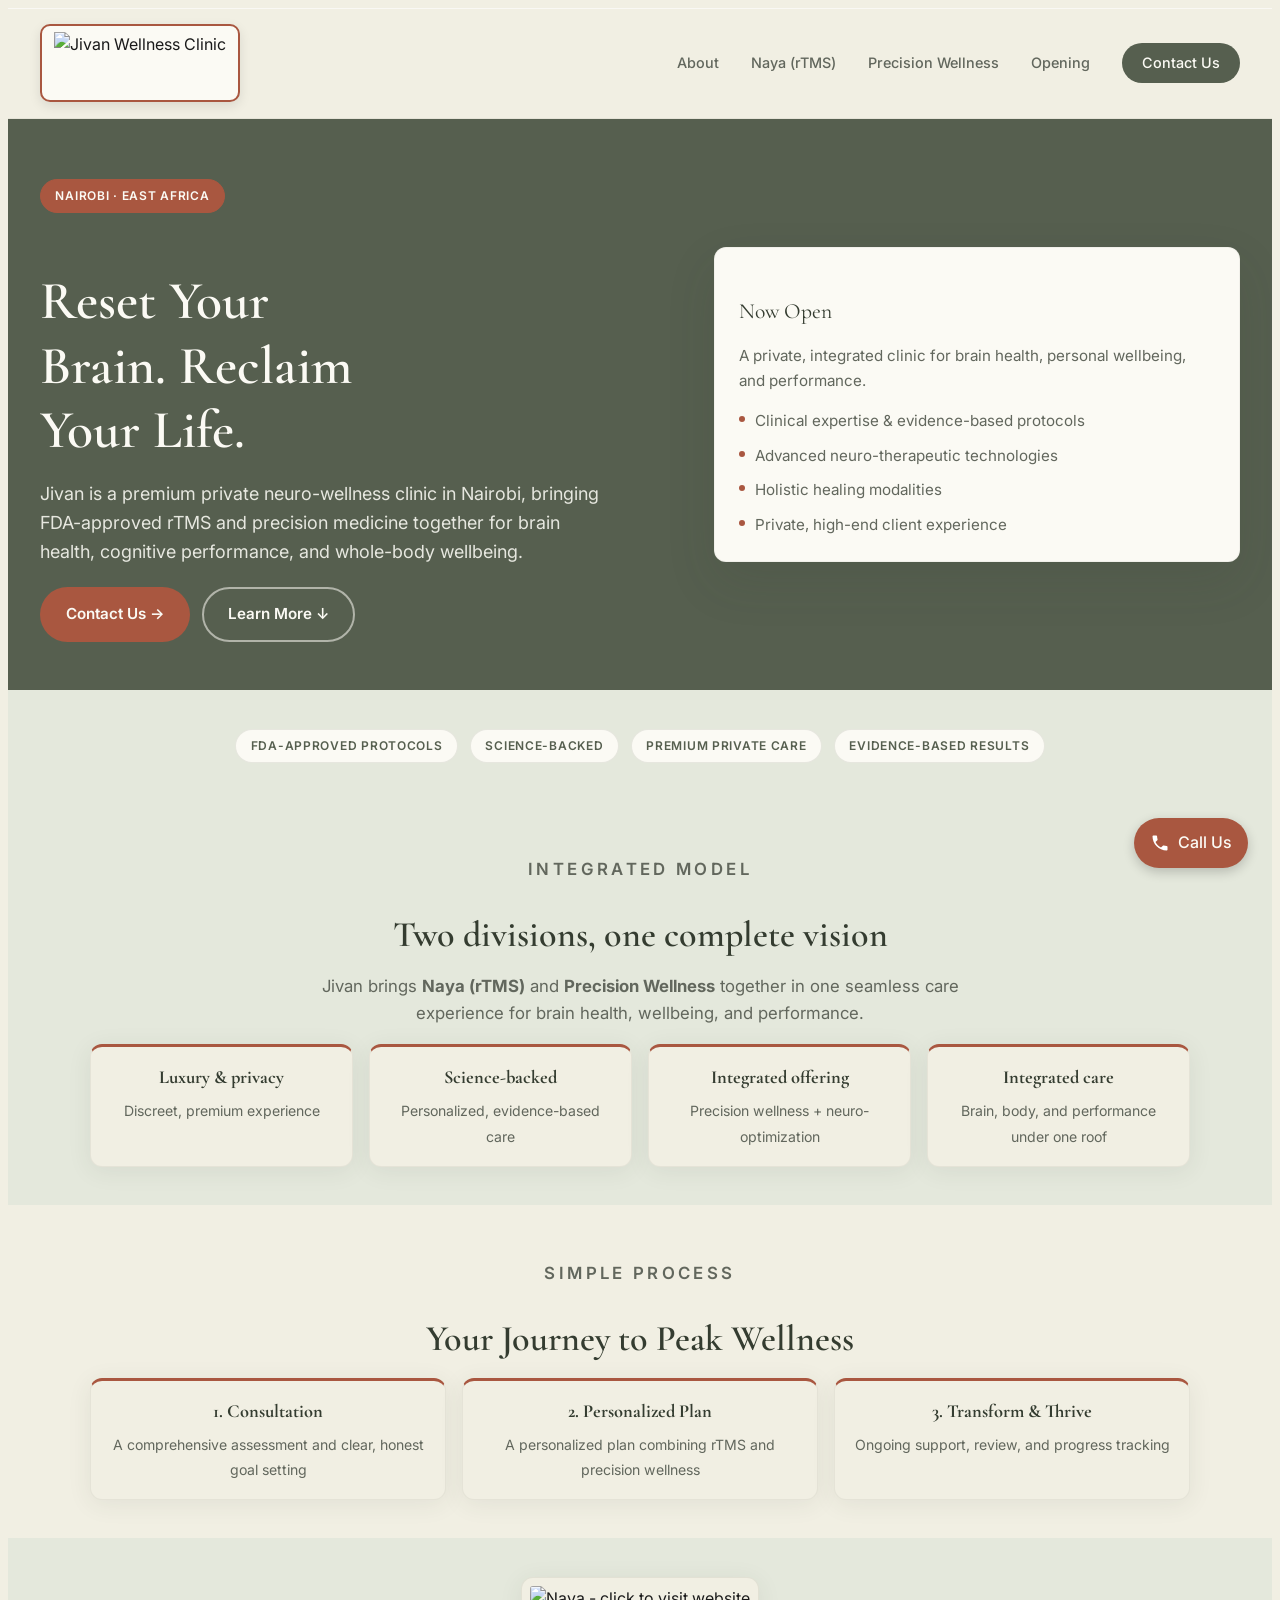
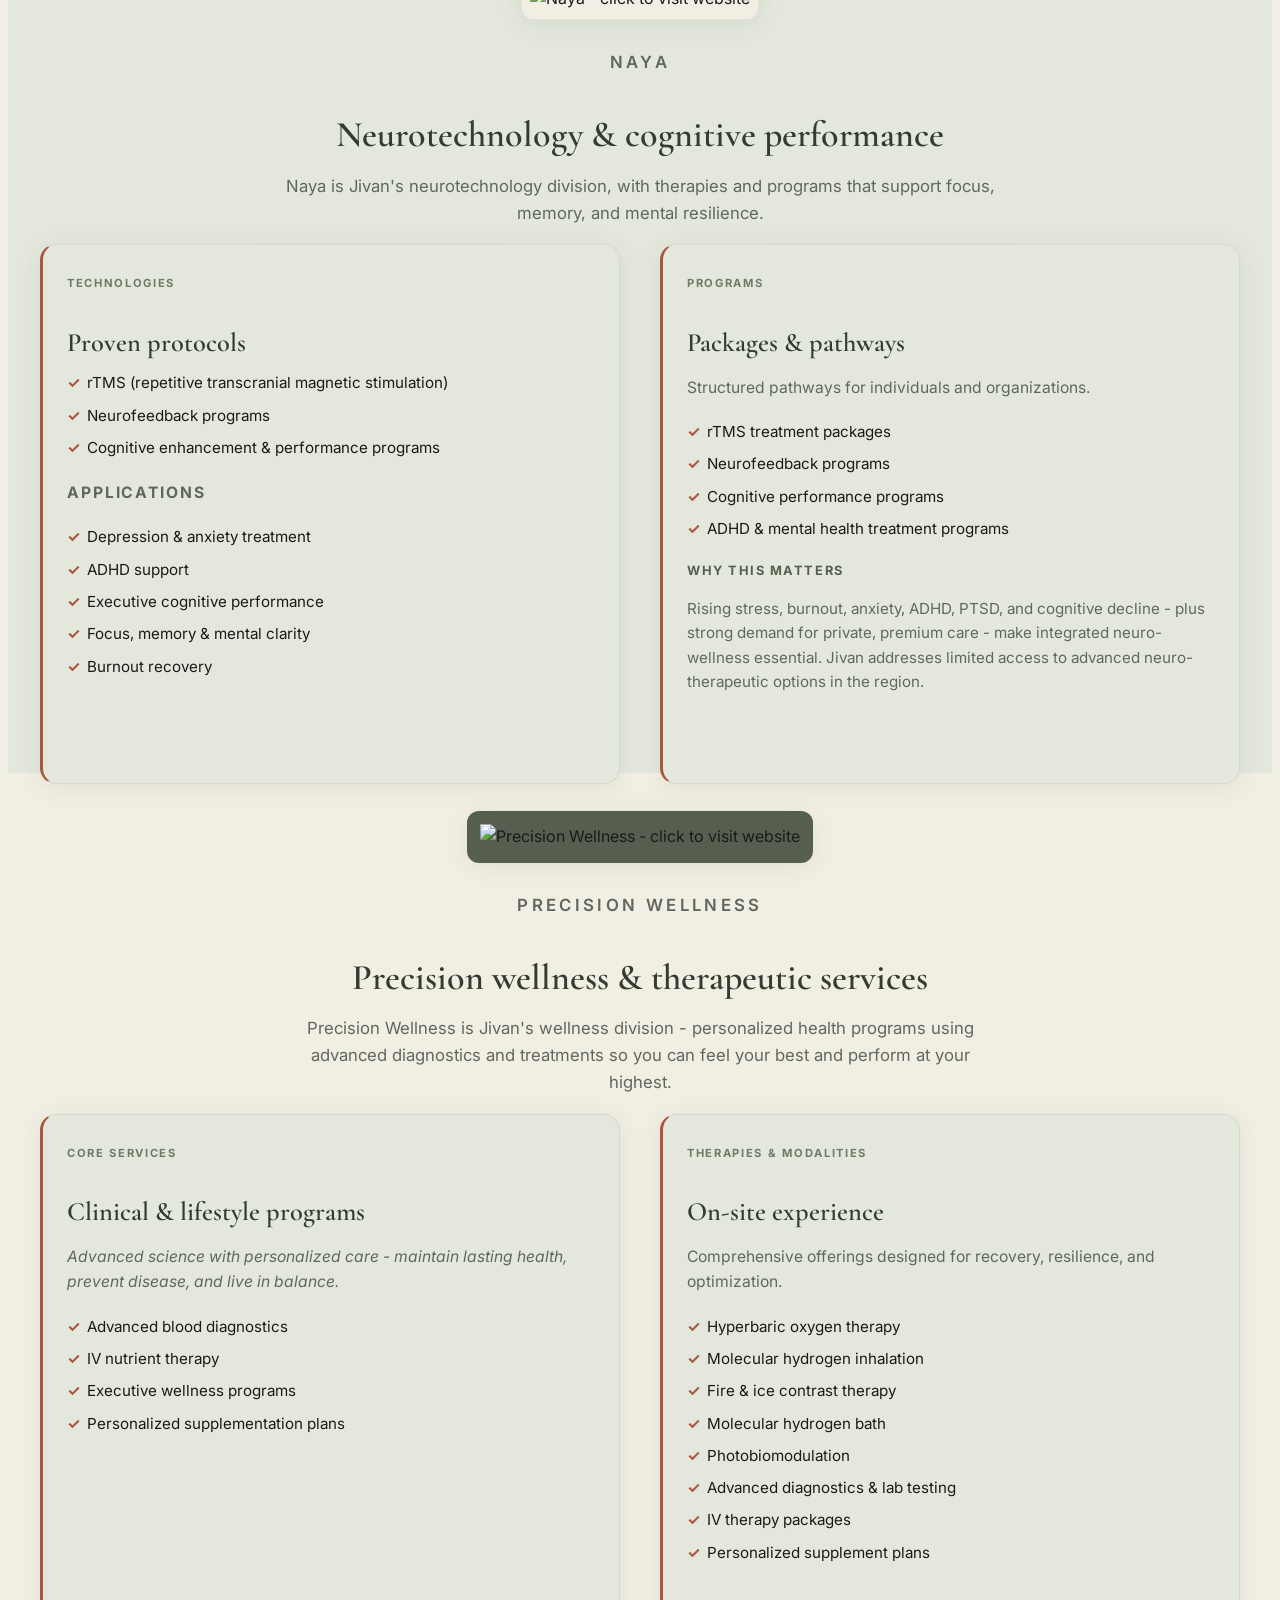
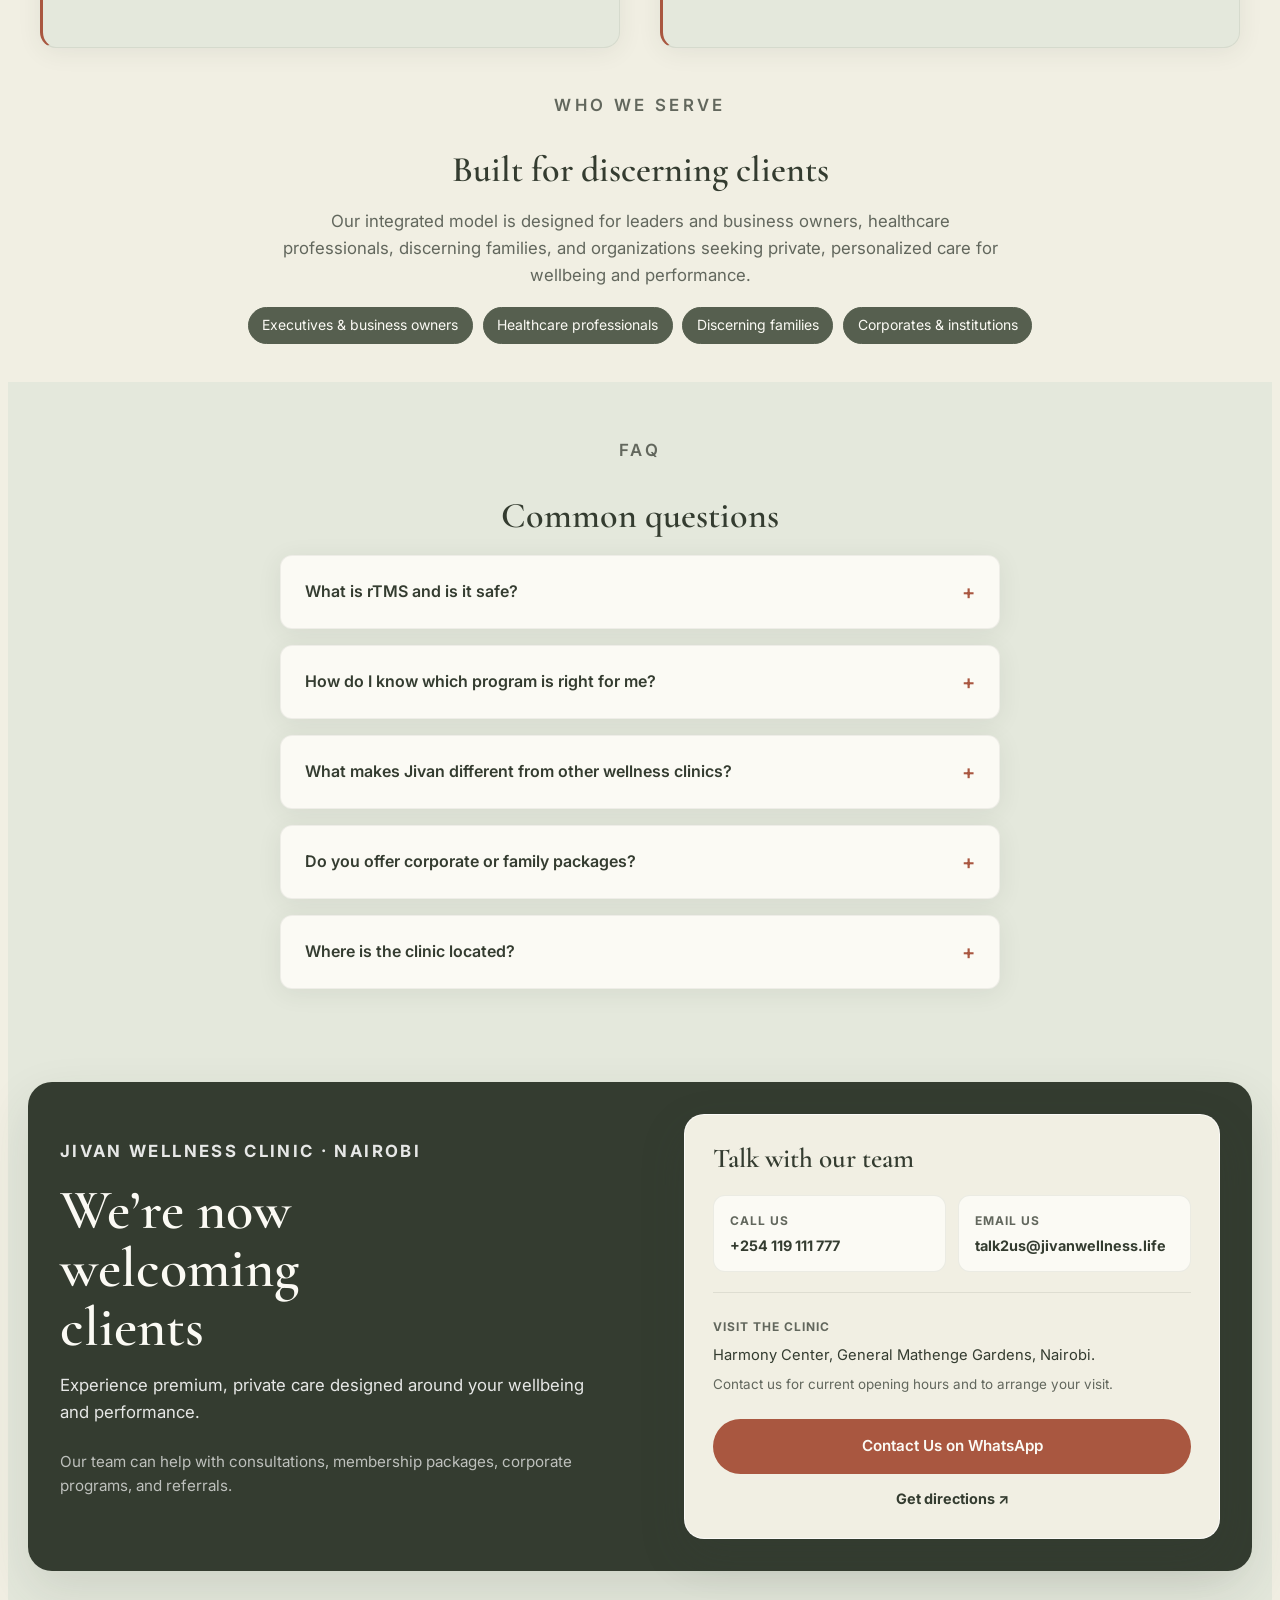
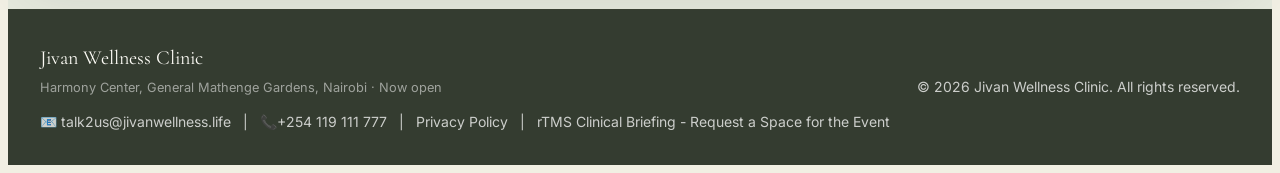
==== commit dcca3b84: "Refactor code structure for improved readability and maintainability" ====
--- a/public/index.html
+++ b/public/index.html
@@ -44,6 +44,7 @@
         "description": "Premium private neuro-wellness clinic combining FDA-approved rTMS and precision wellness in Nairobi, Kenya.",
         "address": {
             "@type": "PostalAddress",
+            "streetAddress": "Harmony Center, General Mathenge Gardens",
             "addressLocality": "Nairobi",
             "addressRegion": "Nairobi County",
             "addressCountry": "KE"
@@ -312,7 +313,7 @@
                 </details>
                 <details class="jivan-faq__item">
                     <summary>Where is the clinic located?</summary>
-                    <p>Visit us at 1st Floor, Fedha Plaza, Mpaka Road, Nairobi, in General Mathenge Gardens. Contact us for current opening hours and to arrange your visit.</p>
+                    <p>Visit us at Harmony Center, General Mathenge Gardens, Nairobi. Contact us for current opening hours and to arrange your visit.</p>
                 </details>
             </div>
         </section>
@@ -340,12 +341,12 @@
                         </div>
                         <div class="jivan-cta__visit">
                             <span>Visit the clinic</span>
-                            <p>1st Floor, Fedha Plaza, Mpaka Road, Nairobi, in General Mathenge Gardens.</p>
+                            <p>Harmony Center, General Mathenge Gardens, Nairobi.</p>
                             <p>Contact us for current opening hours and to arrange your visit.</p>
                         </div>
                         <div class="jivan-cta__actions">
                             <a class="jivan-btn jivan-btn--primary" href="https://wa.me/254119111777" target="_blank" rel="noopener noreferrer" aria-label="Contact Jivan Wellness Clinic on WhatsApp">Contact Us on WhatsApp</a>
-                            <a class="jivan-cta__directions" href="https://www.google.com/maps/search/?api=1&amp;query=Fedha+Plaza%2C+Mpaka+Road%2C+Nairobi" target="_blank" rel="noopener noreferrer">Get directions <span aria-hidden="true">↗</span></a>
+                            <a class="jivan-cta__directions" href="https://maps.app.goo.gl/LLDfP8mkhW9vEXvT9" target="_blank" rel="noopener noreferrer">Get directions <span aria-hidden="true">↗</span></a>
                         </div>
                     </div>
                 </div>
@@ -357,7 +358,7 @@
         <div class="jivan-footer__inner">
             <div>
                 <div class="jivan-footer__brand">Jivan Wellness Clinic</div>
-                <small>1st Floor, Fedha Plaza, Mpaka Road, Nairobi · Now open</small>
+                <small>Harmony Center, General Mathenge Gardens, Nairobi · Now open</small>
                 <div class="jivan-footer__contact">
                     <a href="mailto:talk2us@jivanwellness.life">📧 talk2us@jivanwellness.life</a>
                     <span class="jivan-footer__contact-sep" aria-hidden="true">|</span>
--- a/public/assets/jivan-wellness.css
+++ b/public/assets/jivan-wellness.css
@@ -1,21 +1,21 @@
 /* Jivan Wellness Clinic - landing page (pairs with jivan-wellness.html) */
 
 .jivan-page {
-  --jivan-deep: #0f2e2c;
-  --jivan-primary: #1a4d4a;
-  --jivan-mid: #2d6d68;
-  --jivan-light: #e8f2f0;
-  --jivan-cream: #f7f5f0;
-  --jivan-gold: #b8956a;
-  --jivan-gold-soft: #d4c4a8;
+  --jivan-deep: #343c30;
+  --jivan-primary: #565f4f;
+  --jivan-mid: #707a68;
+  --jivan-light: #e4e8dc;
+  --jivan-cream: #f1efe3;
+  --jivan-gold: #a95740;
+  --jivan-gold-soft: #dfc5b4;
   --jivan-text: #1a1a1a;
-  --jivan-muted: #5c6564;
-  --jivan-white: #ffffff;
+  --jivan-muted: #62675d;
+  --jivan-white: #fbfaf4;
   --jivan-font-sans: "Inter", system-ui, sans-serif;
   --jivan-font-display: "Cormorant Garamond", Georgia, serif;
   --jivan-radius: 12px;
-  --jivan-shadow: 0 4px 24px rgba(15, 46, 44, 0.08);
-  --jivan-shadow-lg: 0 20px 50px rgba(15, 46, 44, 0.12);
+  --jivan-shadow: 0 4px 24px rgba(52, 60, 48, 0.08);
+  --jivan-shadow-lg: 0 20px 50px rgba(52, 60, 48, 0.12);
 }
 
 /* Division logos */
@@ -35,7 +35,7 @@
   background: var(--jivan-white);
   padding: 0.5rem;
   box-shadow: var(--jivan-shadow);
-  border: 1px solid rgba(26, 77, 74, 0.1);
+  border: 1px solid rgba(86, 95, 79, 0.1);
 }
 
 .jivan-section--alt .jivan-division-logo {
@@ -97,7 +97,7 @@
   padding: 1.5rem;
   background: var(--jivan-white);
   border-radius: var(--jivan-radius);
-  border: 1px solid rgba(26, 77, 74, 0.08);
+  border: 1px solid rgba(86, 95, 79, 0.08);
   box-shadow: var(--jivan-shadow);
   transition: transform 0.2s, box-shadow 0.2s;
 }
@@ -112,7 +112,7 @@
   height: 80px;
   margin: 0 auto 1rem;
   border-radius: 50%;
-  background: linear-gradient(135deg, var(--jivan-light) 0%, var(--jivan-cream) 100%);
+  background: var(--jivan-light);
   display: flex;
   align-items: center;
   justify-content: center;
@@ -144,7 +144,7 @@
 .jivan-faq__item {
   background: var(--jivan-white);
   border-radius: var(--jivan-radius);
-  border: 1px solid rgba(26, 77, 74, 0.08);
+  border: 1px solid rgba(86, 95, 79, 0.08);
   margin-bottom: 1rem;
   overflow: hidden;
   box-shadow: var(--jivan-shadow);
@@ -270,7 +270,7 @@
   align-items: center;
   gap: 0.5rem;
   padding: 0.75rem 1rem;
-  background: var(--jivan-primary);
+  background: var(--jivan-gold);
   color: var(--jivan-white);
   text-decoration: none;
   font-weight: 500;
@@ -292,10 +292,10 @@
   position: sticky;
   top: 0;
   z-index: 50;
-  background: rgba(247, 245, 240, 0.92);
+  background: rgba(241, 239, 227, 0.96);
   -webkit-backdrop-filter: blur(12px);
   backdrop-filter: blur(12px);
-  border-bottom: 1px solid rgba(26, 77, 74, 0.08);
+  border-bottom: 1px solid rgba(86, 95, 79, 0.08);
   box-shadow: 0 1px 0 rgba(255, 255, 255, 0.6) inset;
 }
 
@@ -318,7 +318,7 @@
   height: 62px;
   width: auto;
   object-fit: contain;
-  background: #ffffff;
+  background: var(--jivan-white);
   padding: 6px 12px;
   border-radius: 10px;
   border: 2px solid var(--jivan-gold);
@@ -398,7 +398,7 @@
 .jivan-mobile-nav {
   display: none;
   padding: 1rem 1.25rem 1.25rem;
-  border-top: 1px solid rgba(26, 77, 74, 0.08);
+  border-top: 1px solid rgba(86, 95, 79, 0.08);
   background: var(--jivan-cream);
 }
 .jivan-mobile-nav.is-open {
@@ -409,7 +409,7 @@
   padding: 0.65rem 0;
   font-weight: 500;
   color: var(--jivan-muted);
-  border-bottom: 1px solid rgba(26, 77, 74, 0.06);
+  border-bottom: 1px solid rgba(86, 95, 79, 0.06);
 }
 .jivan-mobile-nav a:last-child {
   border-bottom: none;
@@ -425,16 +425,13 @@
 .jivan-hero {
   position: relative;
   overflow: hidden;
-  padding: clamp(3rem, 8vw, 5.5rem) 1.25rem 4rem;
+  padding: clamp(1.75rem, 4vw, 3rem) 1.25rem;
 }
 
 .jivan-hero__bg {
   position: absolute;
   inset: 0;
-  background:
-    radial-gradient(ellipse 80% 60% at 70% 0%, rgba(45, 109, 104, 0.12), transparent),
-    radial-gradient(ellipse 50% 40% at 10% 80%, rgba(184, 149, 106, 0.1), transparent),
-    linear-gradient(180deg, var(--jivan-cream) 0%, #eef5f3 100%);
+  background: var(--jivan-primary);
   z-index: 0;
 }
 
@@ -444,14 +441,14 @@
   max-width: 1200px;
   margin: 0 auto;
   display: grid;
-  gap: 2.5rem;
+  gap: 2rem;
   align-items: center;
 }
 
 @media (min-width: 960px) {
   .jivan-hero__inner {
     grid-template-columns: 1.1fr 0.9fr;
-    gap: 3rem;
+    gap: 2rem;
   }
 }
 
@@ -461,14 +458,20 @@
   gap: 0.5rem;
   padding: 0.4rem 0.9rem;
   background: var(--jivan-white);
-  border: 1px solid rgba(26, 77, 74, 0.12);
+  border: 1px solid rgba(86, 95, 79, 0.12);
   border-radius: 999px;
   font-size: 0.75rem;
   font-weight: 600;
   letter-spacing: 0.06em;
   text-transform: uppercase;
   color: var(--jivan-primary);
-  margin-bottom: 1.25rem;
+  margin-bottom: 0.75rem;
+}
+
+.jivan-hero .jivan-badge {
+  background: var(--jivan-gold);
+  border-color: var(--jivan-gold);
+  color: var(--jivan-white);
 }
 
 .jivan-trust-badges {
@@ -487,13 +490,14 @@
   font-size: clamp(2.25rem, 5vw, 3.35rem);
   margin-bottom: 1rem;
   max-width: 14ch;
+  color: var(--jivan-white);
 }
 
 .jivan-hero__lead {
   font-size: 1.125rem;
-  color: var(--jivan-muted);
+  color: rgba(251, 250, 244, 0.88);
   max-width: 36rem;
-  margin-bottom: 1.75rem;
+  margin-bottom: 1.25rem;
 }
 
 .jivan-hero__actions {
@@ -516,30 +520,34 @@
 }
 
 .jivan-btn--primary {
-  background: var(--jivan-primary);
+  background: var(--jivan-gold);
   color: var(--jivan-white);
 }
 .jivan-btn--primary:hover {
-  background: var(--jivan-mid);
+  background: #914733;
   transform: translateY(-1px);
 }
 
 .jivan-btn--ghost {
   background: transparent;
-  color: var(--jivan-deep);
-  border-color: rgba(26, 77, 74, 0.25);
+  color: var(--jivan-white);
+  border-color: rgba(251, 250, 244, 0.55);
 }
 .jivan-btn--ghost:hover {
-  border-color: var(--jivan-primary);
-  background: rgba(255, 255, 255, 0.7);
+  border-color: var(--jivan-white);
+  background: rgba(251, 250, 244, 0.12);
+}
+
+.jivan-page .jivan-hero a.jivan-btn--ghost {
+  color: var(--jivan-white);
 }
 
 .jivan-hero-card {
   background: var(--jivan-white);
   border-radius: var(--jivan-radius);
-  padding: 1.75rem;
+  padding: 1.5rem;
   box-shadow: var(--jivan-shadow-lg);
-  border: 1px solid rgba(26, 77, 74, 0.06);
+  border: 1px solid rgba(86, 95, 79, 0.06);
 }
 
 .jivan-hero-card__title {
@@ -605,16 +613,16 @@
 
 /* Sections */
 .jivan-section {
-  padding: clamp(3rem, 6vw, 5rem) 1.25rem;
+  padding: clamp(1.75rem, 3vw, 2.5rem) 1.25rem;
 }
 
 .jivan-section--alt {
-  background: var(--jivan-white);
+  background: var(--jivan-light);
 }
 
 .jivan-section__head {
   max-width: 720px;
-  margin: 0 auto 2.5rem;
+  margin: 0 auto 1.1rem;
   text-align: center;
 }
 
@@ -624,7 +632,7 @@
   letter-spacing: 0.2em;
   text-transform: uppercase;
   color: var(--jivan-gold);
-  margin-bottom: 0.75rem;
+  margin-bottom: 0.45rem;
 }
 
 .jivan-section__head h2 {
@@ -647,12 +655,13 @@
 }
 
 .jivan-pillar {
-  background: var(--jivan-white);
-  padding: 1.35rem 1.25rem;
+  background: var(--jivan-cream);
+  padding: 1rem 1.1rem;
   border-radius: var(--jivan-radius);
-  border: 1px solid rgba(26, 77, 74, 0.08);
+  border: 1px solid rgba(86, 95, 79, 0.08);
   box-shadow: var(--jivan-shadow);
   text-align: center;
+  border-top: 3px solid var(--jivan-gold);
 }
 
 .jivan-pillar strong {
@@ -684,12 +693,13 @@
 }
 
 .jivan-card {
-  background: linear-gradient(165deg, var(--jivan-white) 0%, var(--jivan-light) 100%);
+  background: var(--jivan-light);
   border-radius: 16px;
-  padding: 2rem;
-  border: 1px solid rgba(26, 77, 74, 0.1);
+  padding: 1.5rem;
+  border: 1px solid rgba(86, 95, 79, 0.1);
   box-shadow: var(--jivan-shadow);
   height: 100%;
+  border-left: 3px solid var(--jivan-gold);
 }
 
 .jivan-legal-card {
@@ -767,20 +777,20 @@
 }
 
 .jivan-chip {
-  padding: 0.5rem 1rem;
-  background: var(--jivan-cream);
-  border: 1px solid rgba(26, 77, 74, 0.1);
+  padding: 0.4rem 0.85rem;
+  background: var(--jivan-primary);
+  border: 1px solid var(--jivan-primary);
   border-radius: 999px;
   font-size: 0.875rem;
-  color: var(--jivan-deep);
+  color: var(--jivan-white);
 }
 
 /* CTA band */
 .jivan-cta {
   max-width: 1200px;
   margin: 0 auto;
-  padding: clamp(2rem, 5vw, 4rem);
-  background: linear-gradient(125deg, #103532 0%, #1a4d4a 62%, #27635e 100%);
+  padding: clamp(1.25rem, 2.5vw, 2rem);
+  background: var(--jivan-deep);
   border-radius: 24px;
   color: var(--jivan-white);
   box-shadow: var(--jivan-shadow-lg);
@@ -790,7 +800,7 @@
   display: grid;
   grid-template-columns: minmax(0, 1.05fr) minmax(320px, 0.95fr);
   align-items: center;
-  gap: clamp(2rem, 6vw, 5rem);
+  gap: clamp(1.25rem, 2.5vw, 2.5rem);
 }
 
 .jivan-cta__eyebrow {
@@ -824,12 +834,12 @@
 }
 
 .jivan-cta__card {
-  padding: clamp(1.5rem, 3vw, 2.25rem);
+  padding: clamp(1.25rem, 2.5vw, 1.75rem);
   border: 1px solid rgba(255, 255, 255, 0.72);
   border-radius: 20px;
   background: var(--jivan-cream);
   color: var(--jivan-deep);
-  box-shadow: 0 18px 45px rgba(5, 31, 29, 0.2);
+  box-shadow: 0 18px 45px rgba(52, 60, 48, 0.2);
 }
 
 .jivan-cta__card h3 {
@@ -851,7 +861,7 @@
   flex-direction: column;
   gap: 0.25rem;
   padding: 0.9rem 1rem;
-  border: 1px solid rgba(26, 77, 74, 0.1);
+  border: 1px solid rgba(86, 95, 79, 0.1);
   border-radius: 12px;
   background: var(--jivan-white);
   text-decoration: none;
@@ -881,7 +891,7 @@
 .jivan-cta__visit {
   margin: 1.25rem 0 1.5rem;
   padding-top: 1.2rem;
-  border-top: 1px solid rgba(26, 77, 74, 0.12);
+  border-top: 1px solid rgba(86, 95, 79, 0.12);
 }
 
 .jivan-cta__visit p {
@@ -906,13 +916,13 @@
 .jivan-cta__card a.jivan-btn--primary {
   width: 100%;
   box-sizing: border-box;
-  background: var(--jivan-primary);
+  background: var(--jivan-gold);
   color: var(--jivan-white);
   text-align: center;
 }
 
 .jivan-cta__card a.jivan-btn--primary:hover {
-  background: var(--jivan-mid);
+  background: #914733;
   color: var(--jivan-white);
 }
 
@@ -989,9 +999,9 @@
   height: 100px;
   object-fit: contain;
   border-radius: 8px;
-  background: #1a4d4a;
+  background: var(--jivan-primary);
   padding: 0.75rem;
-  border: 1px solid rgba(184, 149, 106, 0.3);
+  border: 1px solid rgba(169, 87, 64, 0.3);
 }
 
 .jivan-partners-clean .jivan-logo-naya {
@@ -1041,7 +1051,7 @@
   padding: 2rem;
   background: var(--jivan-white);
   border-radius: var(--jivan-radius);
-  border: 1px solid rgba(26, 77, 74, 0.08);
+  border: 1px solid rgba(86, 95, 79, 0.08);
   box-shadow: var(--jivan-shadow);
   transition: transform 0.2s, box-shadow 0.2s, border-color 0.2s;
   text-decoration: none;
@@ -1051,7 +1061,7 @@
 .jivan-partner:hover {
   transform: translateY(-2px);
   box-shadow: var(--jivan-shadow-lg);
-  border-color: rgba(26, 77, 74, 0.15);
+  border-color: rgba(86, 95, 79, 0.15);
 }
 
 .jivan-partner__logo {
@@ -1062,7 +1072,7 @@
   background: var(--jivan-cream);
   padding: 0.5rem;
   flex-shrink: 0;
-  border: 1px solid rgba(26, 77, 74, 0.1);
+  border: 1px solid rgba(86, 95, 79, 0.1);
 }
 
 .jivan-partner__info {
@@ -1113,8 +1123,8 @@
 
 /* Footer */
 .jivan-footer {
-  padding: 2.5rem 1.25rem;
-  border-top: 1px solid rgba(26, 77, 74, 0.1);
+  padding: 2rem 1.25rem;
+  border-top: 1px solid rgba(86, 95, 79, 0.1);
   background: var(--jivan-deep);
   color: rgba(255, 255, 255, 0.75);
   font-size: 0.875rem;
